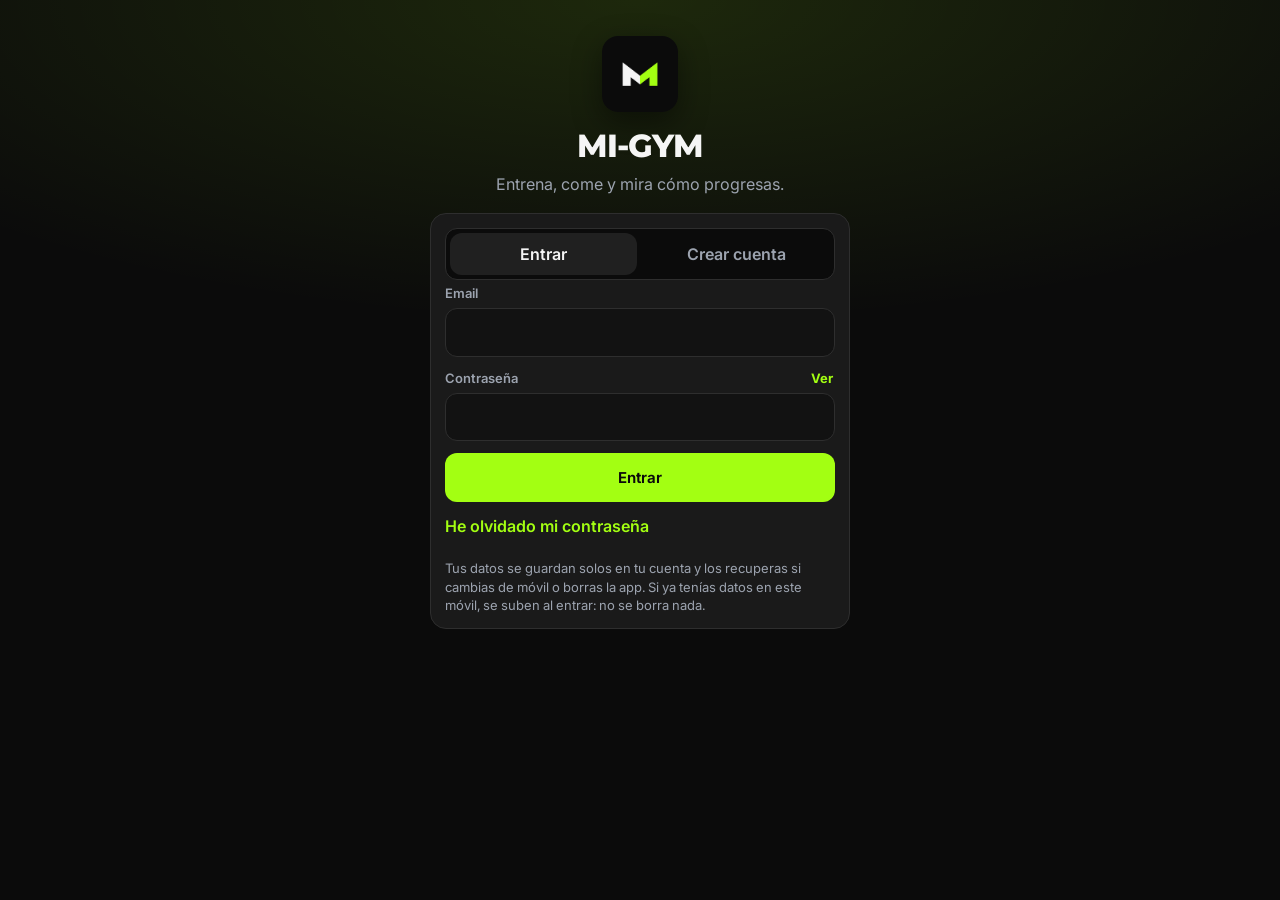
==== beta/index.html @ ac525b98 "Beta de MI-GYM: rediseño fase 5 (Inicio y dieta); la app de /mi-gym/ no cambia" ====
<!doctype html>
<html lang="es">
  <head>
    <meta charset="UTF-8" />
    <link rel="apple-touch-icon" sizes="180x180" href="https://ekaitzgs.github.io/mi-gym/apple-touch-icon.png?v=5" />
    <meta name="viewport" content="width=device-width, initial-scale=1, viewport-fit=cover" />
    <meta name="theme-color" content="#0b0b0b" />
    <meta name="apple-mobile-web-app-capable" content="yes" />
    <meta name="mobile-web-app-capable" content="yes" />
    <meta name="apple-mobile-web-app-status-bar-style" content="black-translucent" />
    <meta name="apple-mobile-web-app-title" content="MI-GYM" />
    <link rel="icon" type="image/png" href="./favicon.png?v=5" />
    <link rel="apple-touch-icon-precomposed" href="https://ekaitzgs.github.io/mi-gym/apple-touch-icon-precomposed.png?v=5" />
    <title>MI-GYM</title>
    <script>window.__t0 = performance.now()</script>
    <script type="module" crossorigin src="./assets/index--24U0RS7.js"></script>
    <link rel="modulepreload" crossorigin href="./assets/exercises-C1Oq8lSt.js">
    <link rel="stylesheet" crossorigin href="./assets/index-CfLTSzPF.css">
  <link rel="manifest" href="./manifest-v4.webmanifest"></head>
  <body>
    <div id="splash" aria-hidden="true">
      <svg class="sp-logo" viewBox="0 0 512 384" width="132" height="99">
        <path d="M48 344 V64 L256 224 V328 L144 242 V344 Z" fill="#F5F5F5"/>
        <path class="sp-r" d="M256 224 L464 64 V344 H368 V242 L256 328 Z" fill="#A3FF12"/>
      </svg>
      <div class="sp-name">MI-GYM</div>
      <div class="sp-sub">Entrena · Come · Progresa</div>
    </div>
    <style>
      #splash { position: fixed; inset: 0; z-index: 2000; background: #0b0b0b;
        display: flex; flex-direction: column; align-items: center; justify-content: center; gap: 14px;
        font-family: 'Montserrat', system-ui, -apple-system, 'Segoe UI', sans-serif; transition: opacity .4s ease, transform .4s ease; }
      #splash.out { opacity: 0; transform: scale(1.06); pointer-events: none; }
      .sp-name { color: #f5f5f5; font-size: 30px; font-weight: 800; letter-spacing: -0.03em; }
      .sp-sub { color: #9ca3af; font-size: 13px; font-weight: 600; letter-spacing: .08em; text-transform: uppercase; }
      @media (prefers-reduced-motion: no-preference) {
        .sp-logo { animation: spUp .45s ease both; }
        .sp-r { animation: spUp .45s .15s ease both; }
        .sp-name { animation: spUp .5s .35s ease both; }
        .sp-sub { animation: spUp .5s .5s ease both; }
        @keyframes spUp { from { transform: translateY(10px); opacity: 0; } }
      }
    </style>
    <div id="root"></div>
  </body>
</html>
---- beta/assets/index-CfLTSzPF.css ----
@font-face{font-family:Inter;font-weight:100 900;font-display:swap;src:url(./inter-latin-wght-normal-Dx4kXJAl.woff2) format("woff2")}@font-face{font-family:Montserrat;font-weight:100 900;font-display:swap;src:url(./montserrat-latin-wght-normal-l_AIctKy.woff2) format("woff2")}:root{--bg: #0b0b0b;--bg2: #121212;--surface: #1a1a1a;--surface-2: #202020;--border: #2e2e2e;--card: var(--surface);--card2: var(--surface-2);--track: var(--border);--line: var(--border);--text: #f5f5f5;--text2: #d1d5db;--muted: #9ca3af;--accent: #a3ff12;--accent2: #8fe600;--accent-ink: #0b0b0b;--accent-soft: rgba(163, 255, 18, .12);--ok: var(--accent);--info: #5aa9ff;--warn: #ffb547;--danger: #ff5d5d;--blue: var(--info);--amber: var(--warn);--pink: #ff6b9a;--gold: #ffcc4d;--hr: #ff5d6c;--fs-xs: 11px;--fs-sm: 13px;--fs-md: 15px;--fs-input: 16px;--fs-lg: 17px;--fs-xl: 20px;--fs-2xl: 26px;--fs-3xl: 32px;--sp-1: 4px;--sp-2: 8px;--sp-3: 12px;--sp-4: 16px;--sp-5: 24px;--sp-6: 32px;--r-sm: 8px;--r-md: 12px;--r-lg: 16px;--r-full: 999px;--r: var(--r-lg);--chart-grid: var(--border);--chart-axis: var(--muted);--chart-1: var(--accent);--chart-2: var(--info);--chart-3: var(--warn);--chart-4: var(--pink);--z1: #7b8494;--z2: #4ea8ff;--z3: var(--accent);--z4: var(--warn);--z5: var(--hr);--mm-empty: #3b4250;--tab: 62px;--font: "Inter", system-ui, -apple-system, "Segoe UI", sans-serif;--font-head: "Montserrat", "Inter", system-ui, sans-serif;--shadow: 0 10px 30px -12px rgba(0, 0, 0, .6)}*{box-sizing:border-box;-webkit-tap-highlight-color:transparent}html,body,#root{height:100%;margin:0}body{background:var(--bg);color:var(--text);font-family:var(--font);font-size:var(--fs-input);line-height:1.4;-webkit-font-smoothing:antialiased;overscroll-behavior:none;font-feature-settings:"tnum" 1}button{cursor:pointer;touch-action:manipulation;font:inherit;color:inherit}button:active{transform:scale(.98)}.ico{flex-shrink:0;display:block}.app{height:100%;display:flex;flex-direction:column;background:var(--bg)}.main{flex:1;overflow-y:auto;overflow-x:hidden;padding-top:env(safe-area-inset-top)}.page{padding:18px 18px 36px;max-width:640px;margin:0 auto;animation:fade .25s ease}@keyframes fade{0%{opacity:0;transform:translateY(4px)}}.title{font-size:var(--fs-3xl);font-weight:800;letter-spacing:-.03em;margin:2px 0 18px}.eyebrow{font-size:var(--fs-sm);font-weight:600;color:var(--muted);letter-spacing:.02em}.cap:first-letter{text-transform:uppercase}h2{margin:4px 0 12px;font-size:var(--fs-2xl);letter-spacing:-.02em}h3{margin:0;font-size:var(--fs-lg);letter-spacing:-.01em}h4{margin:22px 0 10px;font-size:var(--fs-sm);font-weight:700;text-transform:uppercase;letter-spacing:.08em;color:var(--muted)}.muted{color:var(--muted)}.small{font-size:var(--fs-sm)}.grow{flex:1;min-width:0}.head{display:flex;align-items:flex-start;justify-content:space-between;gap:12px}.sec-head{display:flex;align-items:baseline;justify-content:space-between;margin:24px 0 10px}.sec-head h4{margin:0}.sec-head.nm{margin:0 0 12px}.tabbar{display:flex;background:#0b0b0bd9;backdrop-filter:saturate(160%) blur(20px);-webkit-backdrop-filter:saturate(160%) blur(20px);border-top:1px solid var(--line);padding-bottom:env(safe-area-inset-bottom)}.tabbar button{flex:1;height:var(--tab);background:none;border:0;color:var(--muted);font-size:var(--fs-xs);font-weight:600;display:flex;flex-direction:column;align-items:center;justify-content:center;gap:4px;transition:color .2s}.tabbar button.on{color:var(--accent)}.card{background:var(--card);border:1px solid var(--line);border-radius:var(--r);padding:14px;margin-bottom:12px;display:block;width:100%;color:inherit;text-align:left}.list-card{padding:4px 14px}.row{display:flex;align-items:center;gap:12px;width:100%;background:var(--card);border:1px solid var(--line);border-radius:var(--r-md);padding:9px 12px;margin-bottom:8px;text-align:left}.row.nob{background:none;border:0;padding:4px 0;margin:0;border-radius:0}.row.li{padding:10px 0;border-bottom:1px solid var(--line)}.row.li:last-child{border-bottom:0}.li-t{font-weight:600;font-size:var(--fs-md)}.row.opt.on{border-color:var(--accent);background:var(--accent-soft)}.row.food{border-top:1px solid var(--line);margin-top:8px;padding-top:10px}.plus{color:var(--accent);display:grid;place-items:center;width:32px;height:32px;border-radius:var(--r-md);background:var(--accent-soft);flex-shrink:0}.thumb{border-radius:var(--r-md);object-fit:cover;background:#fff;flex-shrink:0}.thumb.empty{background:var(--card2);color:var(--muted);display:grid;place-items:center}.thumbs{display:flex;gap:6px;margin:8px 0;flex-wrap:wrap}.btn.primary{background:var(--accent);color:var(--accent-ink);border-color:transparent}.btn.danger{color:var(--danger);background:transparent;border-color:#ff5d5d4d}.btn:disabled{opacity:.4}.btns{display:flex;gap:8px}.actions{display:grid;grid-template-columns:1fr 1fr;gap:10px;margin-top:6px}.actions .btn{margin:0}.banner{width:100%;display:flex;align-items:center;gap:12px;background:var(--accent-soft);border:1px solid rgba(163,255,18,.4);color:var(--accent);border-radius:var(--r-lg);padding:14px;margin-bottom:14px;text-align:left}.pulse{width:10px;height:10px;border-radius:50%;background:var(--accent);box-shadow:0 0 #a3ff1299;animation:pulse 1.6s infinite}@keyframes pulse{70%{box-shadow:0 0 0 10px #a3ff1200}to{box-shadow:0 0 #a3ff1200}}.inp{width:100%;background:var(--bg2);color:var(--text);border:1px solid var(--line);border-radius:var(--r-md);padding:12px 13px;font:inherit;font-size:var(--fs-input);margin-bottom:8px;transition:border-color .2s,box-shadow .2s;-webkit-appearance:none;-moz-appearance:none;appearance:none}select.inp{background-image:url("data:image/svg+xml,%3Csvg xmlns='http://www.w3.org/2000/svg' width='12' height='12' viewBox='0 0 24 24' fill='none' stroke='%23858b98' stroke-width='3' stroke-linecap='round'%3E%3Cpath d='M6 9l6 6 6-6'/%3E%3C/svg%3E");background-repeat:no-repeat;background-position:right 12px center;padding-right:32px}.inp:focus{outline:none;border-color:var(--accent);box-shadow:0 0 0 3px var(--accent-soft)}.inp::placeholder{color:#5d6370}.inp.sm{width:74px;margin:0;padding:10px 6px;text-align:center;font-weight:600}.inp.mini-sel{width:auto;margin:0;padding:9px 30px 9px 12px;font-size:var(--fs-input)}.lbl{display:block;font-size:var(--fs-sm);font-weight:600;color:var(--muted);margin:10px 0 6px}textarea.inp{resize:vertical;margin-top:8px}.two{display:grid;grid-template-columns:1fr 1fr;gap:8px}.two .inp{margin:0}.qty{display:flex;gap:8px;align-items:center}.qty .inp{margin:0}.sum{margin:14px 0;padding:12px 14px;background:var(--accent-soft);border:1px solid rgba(163,255,18,.25);border-radius:var(--r-md)}.fields{display:flex;gap:10px;align-items:flex-end;flex-wrap:wrap;margin-top:10px}.fields label{font-size:var(--fs-sm);color:var(--muted);display:flex;flex-direction:column;gap:4px}.fields .inp.sm{width:96px}.fields .chk-l{flex-direction:row;align-items:center;gap:8px;color:var(--text);font-size:var(--fs-md);padding-bottom:10px}.chk-l input{width:20px;height:20px;accent-color:var(--accent)}.setrow{display:flex;align-items:center;gap:8px;margin:10px 0 0}.setrow.drop{padding-left:14px}.setn{width:26px;height:26px;border-radius:var(--r-sm);display:grid;place-items:center;background:var(--card2);color:var(--muted);font-weight:700;font-size:var(--fs-sm);flex-shrink:0}.setrow.drop .setn{background:none}.chk.on{background:var(--accent);color:var(--accent-ink);border-color:var(--accent)}.tip{display:flex;gap:6px;align-items:flex-start;color:var(--accent);font-size:var(--fs-sm);font-weight:500;margin-top:6px;background:var(--accent-soft);border-radius:var(--r-md);padding:7px 9px}.tip .ico{margin-top:2px}.pr{display:block;background:linear-gradient(135deg,#ffcc4d24,#ffcc4d0a);border:1px solid rgba(255,204,77,.4);border-radius:var(--r-md);padding:12px;margin-bottom:8px}.pr .ico{display:inline-block;vertical-align:-3px}.gold{color:var(--gold)}.chips{display:flex;gap:6px;overflow-x:auto;padding-bottom:10px;scrollbar-width:none}.chips::-webkit-scrollbar{display:none}.chips.wrap{flex-wrap:wrap;padding:6px 0 0}.chip.on{background:var(--text);color:var(--bg);border-color:var(--text)}.tags{display:flex;flex-wrap:wrap;gap:6px;margin:12px 0 8px}.tag{font-size:var(--fs-sm);font-weight:600;padding:5px 10px;border-radius:var(--r-full);background:var(--card2);color:var(--text2)}.tag.tag-main{background:var(--accent-soft);color:var(--accent)}.tag.eq{background:#5aa9ff1f;color:var(--blue)}.pill{display:inline-block;background:var(--card2);border-radius:var(--r-sm);padding:4px 9px;margin:4px 4px 0 0;font-size:var(--fs-sm);font-weight:600}.hist{padding:10px 0;border-bottom:1px solid var(--line)}.hist b{font-size:var(--fs-sm);color:var(--muted)}.exphoto{position:relative;aspect-ratio:3 / 2;border-radius:var(--r-lg);overflow:hidden;background:#fff}.exphoto img{position:absolute;top:0;right:0;bottom:0;left:0;width:100%;height:100%;object-fit:cover;opacity:0;transition:opacity .45s ease}.exphoto img.on{opacity:1}.exphoto.empty{background:var(--card2);color:var(--muted);display:grid;place-items:center}.frames{position:absolute;bottom:10px;left:50%;transform:translate(-50%);display:flex;gap:5px;background:#00000073;padding:5px 7px;border-radius:var(--r-full)}.frames span{width:6px;height:6px;border-radius:50%;background:#ffffff80;transition:all .3s}.frames span.on{width:16px;border-radius:var(--r-full);background:#fff}.hero{position:relative;border-radius:var(--r-lg);overflow:hidden;min-height:260px;margin-bottom:14px;background:var(--card2);box-shadow:var(--shadow);display:flex}.hero>img{position:absolute;top:0;right:0;bottom:0;left:0;width:100%;height:100%;object-fit:cover}.hero-shade,.daycover-shade{position:absolute;top:0;right:0;bottom:0;left:0;background:linear-gradient(180deg,#0b0b0b1a,#0b0b0b8c 45%,#0b0b0bf5)}.hero-txt{position:relative;margin-top:auto;padding:18px;width:100%}.hero-txt h2{font-size:var(--fs-2xl);font-weight:800;margin:8px 0 10px}.hero-thumbs{display:flex;align-items:center;gap:6px;color:var(--text2)}.hero-thumbs .thumb{border:2px solid rgba(255,255,255,.85)}.hero-thumbs .small{margin-left:4px}.rest{display:flex;gap:14px;align-items:flex-start}.rest p{margin:4px 0 0}.rest-ic{width:44px;height:44px;border-radius:var(--r-md);background:var(--accent-soft);color:var(--accent);display:grid;place-items:center;flex-shrink:0}.grid2{display:grid;grid-template-columns:1fr 1fr;gap:12px}.tile{display:flex;flex-direction:column;align-items:center;gap:10px;text-align:center;padding:16px 10px}.tile-num{font-size:var(--fs-xl);font-weight:800;letter-spacing:-.02em}.ring-p{color:var(--blue);font-size:var(--fs-lg)}.wdots{display:flex;justify-content:space-between}.wdot{display:flex;flex-direction:column;align-items:center;gap:6px}.wdot .c{width:34px;height:34px;border-radius:50%;background:var(--card2);display:grid;place-items:center;color:var(--accent-ink)}.wdot.done .c{background:var(--accent)}.wdot.today .c{box-shadow:0 0 0 2px var(--bg),0 0 0 4px var(--accent)}.wdot .l{font-size:var(--fs-sm);font-weight:700;color:var(--muted)}.wdot.today .l{color:var(--accent)}.delta{font-size:var(--fs-sm);font-weight:700;padding:4px 8px;border-radius:var(--r-sm)}.delta.up{color:var(--accent);background:var(--accent-soft)}.delta.down{color:var(--warn);background:#ffb5471f}.week{display:grid;grid-template-columns:repeat(7,1fr);gap:6px;margin-bottom:4px}.wday{display:flex;flex-direction:column;align-items:center;gap:6px;padding:10px 0;border-radius:var(--r-md);background:var(--card);border:1px solid var(--line)}.wday .wd{font-size:var(--fs-sm);font-weight:700;color:var(--muted)}.wday .dot{width:6px;height:6px;border-radius:50%;background:var(--track)}.wday.has .dot{background:var(--accent)}.wday.today{border-color:var(--accent);background:var(--accent-soft)}.wday.today .wd{color:var(--accent)}.daycard{border-radius:var(--r);overflow:hidden;background:var(--card);border:1px solid var(--line);margin-bottom:14px}.daycard.is-today{border-color:#a3ff1280}.daycover{position:relative;height:150px;background:#fff;display:flex}.daycover img{position:absolute;top:0;right:0;bottom:0;left:0;width:100%;height:100%;object-fit:cover}.daycover-txt{position:relative;margin-top:auto;padding:14px;color:var(--text2)}.daycover-txt h3{font-size:var(--fs-xl);font-weight:800;color:var(--text);margin:6px 0 2px}.empty-state{text-align:center;color:var(--muted);padding:28px 16px;border:1px dashed var(--line);border-radius:var(--r);display:flex;flex-direction:column;align-items:center;gap:6px}.summary{display:flex;align-items:center;gap:18px;padding:18px}.macros{display:flex;flex-direction:column;gap:12px}.macro-top{display:flex;justify-content:space-between;font-size:var(--fs-sm);margin-bottom:6px;color:var(--text2)}.macro-top b{font-size:var(--fs-md)}.macro-mini{display:flex;flex-wrap:wrap;white-space:nowrap;gap:4px 12px;font-size:var(--fs-sm);color:var(--muted)}.dotc{display:inline-block;width:8px;height:8px;border-radius:50%;margin-right:5px}.ring{position:relative;flex-shrink:0}.ring svg{display:block}.ring-in{position:absolute;top:0;right:0;bottom:0;left:0;display:flex;flex-direction:column;align-items:center;justify-content:center;text-align:center;color:var(--accent)}.ring-num{font-size:var(--fs-2xl);font-weight:800;color:var(--text);letter-spacing:-.02em}.ring-lbl{font-size:var(--fs-xs);color:var(--muted);max-width:80px;line-height:1.2}.meal-head b{font-size:var(--fs-input)}.kcal-chip{font-size:var(--fs-sm);font-weight:600;color:var(--text2);background:var(--card2);padding:4px 9px;border-radius:var(--r-sm)}.bar{height:8px;background:var(--track);border-radius:var(--r-full);overflow:hidden}.bar-fill{height:100%;border-radius:var(--r-full);transition:width .5s ease}.datenav{display:flex;align-items:center;justify-content:space-between;margin-bottom:14px}.datenav h2{margin:0;font-size:var(--fs-xl);font-weight:800}.datenav h2:first-letter{text-transform:uppercase}.chart-wrap{background:var(--bg2);border:1px solid var(--line);border-radius:var(--r-lg);padding:12px 10px 6px;margin-bottom:10px}.chart-head{display:flex;align-items:baseline;gap:8px;padding:0 4px 4px}.chart-head b{font-size:var(--fs-xl);letter-spacing:-.02em}.chart{width:100%;display:block}.ct{fill:var(--muted);font-size:var(--fs-xs);font-weight:600}.chart-empty{display:flex;align-items:center;gap:10px;color:var(--muted);font-size:var(--fs-md);padding:16px;border:1px dashed var(--line);border-radius:var(--r-md)}.chart-wrap.tc{padding:14px 12px 10px;background:radial-gradient(120% 80% at 100% 0%,color-mix(in srgb,var(--c) 9%,transparent),transparent 60%),var(--bg2)}.tc-head{display:flex;justify-content:space-between;align-items:flex-start;gap:10px;padding:0 4px 6px}.tc-title{font-size:var(--fs-sm);font-weight:700;color:var(--muted);text-transform:uppercase;letter-spacing:.06em;margin-bottom:2px}.tc-val{font-family:var(--font-head);font-size:var(--fs-3xl);font-weight:800;letter-spacing:-.03em;line-height:1.05;font-variant-numeric:tabular-nums}.tc-val span{font-family:var(--font);font-size:var(--fs-md);font-weight:600;color:var(--muted);letter-spacing:0}.tc-sub{font-size:var(--fs-sm);color:var(--muted);margin-top:3px}.tc-delta{display:flex;flex-direction:column;align-items:flex-end;text-align:right;padding-top:2px}.tc-delta .delta{font-variant-numeric:tabular-nums;white-space:nowrap}.tc-delta .tc-sub{white-space:nowrap}.delta.flat{color:var(--text2);background:var(--card2)}.tc-svg{touch-action:pan-y;user-select:none;-webkit-user-select:none;overflow:visible}.tc-grid{stroke:var(--line);stroke-dasharray:2 5}.tc-base{stroke:var(--line)}.tc-guide{stroke:var(--text2);stroke-opacity:.25;stroke-dasharray:3 3}.tc-line{stroke-dasharray:1;stroke-dashoffset:1;animation:tc-draw .9s cubic-bezier(.3,.7,.2,1) forwards;filter:drop-shadow(0 4px 8px color-mix(in srgb,var(--c) 35%,transparent))}.tc-area{opacity:0;animation:tc-fade .6s .35s ease forwards}.tc-dot{opacity:.55}.tc-halo{opacity:.25;transform-box:fill-box;transform-origin:center;animation:tc-pulse 2.2s ease-out infinite}@keyframes tc-draw{to{stroke-dashoffset:0}}@keyframes tc-fade{to{opacity:1}}@keyframes tc-pulse{0%{transform:scale(.6);opacity:.45}to{transform:scale(1.6);opacity:0}}.tc-ranges{display:flex;gap:4px;background:var(--card);border-radius:var(--r-md);padding:3px;margin:6px 4px 0}.tc-r{flex:1;border:0;background:transparent;color:var(--muted);font-size:var(--fs-sm);font-weight:700;padding:6px 0;border-radius:var(--r-sm)}.tc-r.on{background:var(--card2);color:var(--text)}.body-tiles{display:grid;grid-template-columns:1fr 1fr;gap:8px;margin:4px 0 10px}.body-tile{display:flex;flex-direction:column;justify-content:flex-start;align-items:stretch;text-align:left;background:var(--bg2);border:1.5px solid var(--line);border-radius:var(--r-md);padding:10px 12px;color:var(--text);transition:border-color .2s,background .2s}.body-tile.on{border-color:var(--c);background:color-mix(in srgb,var(--c) 8%,var(--bg2))}.body-tile .bt-l{display:flex;align-items:center;gap:6px;font-size:var(--fs-sm);font-weight:700;color:var(--muted)}.body-tile .bt-l i{width:8px;height:8px;border-radius:50%;background:var(--c)}.body-tile .bt-v{font-family:var(--font-head);font-size:var(--fs-2xl);font-weight:800;letter-spacing:-.03em;margin-top:2px;font-variant-numeric:tabular-nums}.body-tile .bt-v span{font-family:var(--font);font-size:var(--fs-sm);font-weight:600;color:var(--muted);letter-spacing:0}.body-tile .bt-d{font-size:var(--fs-sm);font-weight:700;margin-top:2px;white-space:nowrap}.body-tile .bt-d span{color:var(--muted);font-weight:600}.body-tile .bt-d.up{color:var(--accent)}.body-tile .bt-d.down{color:var(--warn)}.body-tile .bt-d.flat{color:var(--muted)}.body-read{display:flex;gap:8px;align-items:flex-start;font-size:var(--fs-sm);color:var(--text2);background:var(--bg2);border:1px solid var(--line);border-radius:var(--r-md);padding:10px 12px;margin-bottom:10px;line-height:1.4}.overlay{position:fixed;top:0;right:0;bottom:0;left:0;z-index:1000;background:#0009;backdrop-filter:blur(4px);-webkit-backdrop-filter:blur(4px);z-index:50;display:flex;align-items:flex-end;justify-content:center;animation:ofade .2s ease}@keyframes ofade{0%{opacity:0}}.sheet{background:var(--bg2);border:1px solid var(--line);border-bottom:0;border-radius:var(--r-lg) var(--r-lg) 0 0;width:100%;max-width:640px;max-height:calc(100% - env(safe-area-inset-top) - 24px);max-height:calc(100dvh - env(safe-area-inset-top) - 24px);display:flex;flex-direction:column;padding-bottom:env(safe-area-inset-bottom);animation:up .28s cubic-bezier(.2,.9,.3,1)}@keyframes up{0%{transform:translateY(40px);opacity:.6}}.grabber{width:38px;height:5px;border-radius:var(--r-full);background:var(--track);margin:8px auto 0}.sheet-head{display:flex;align-items:center;justify-content:space-between;gap:8px;padding:10px 18px 8px}.sheet-head h3{font-size:var(--fs-xl);font-weight:800}.sheet-body{overflow-y:auto;overflow-x:hidden;padding:4px 18px 22px;-webkit-overflow-scrolling:touch}.list{margin-top:4px}.scanner{position:relative;border-radius:var(--r-lg);overflow:hidden;background:#000;margin-bottom:8px;aspect-ratio:4 / 3}.scanner video{width:100%;height:100%;object-fit:cover}.scanner .muted{position:absolute;inset:auto 8px 8px 8px;background:#000000b3;padding:8px;border-radius:var(--r-sm);margin:0}.scan-line{position:absolute;left:10%;right:10%;top:50%;height:2px;background:var(--accent);box-shadow:0 0 12px var(--accent);pointer-events:none;animation:scan 1.8s ease-in-out infinite alternate}@keyframes scan{0%{top:30%}to{top:70%}}.toast{color:var(--accent);margin:8px 0 0;font-weight:600}.toast.warn{color:var(--warn)}.credits{margin-top:28px;text-align:center}.filebtn{cursor:pointer}.tool.danger{color:var(--danger);margin-left:auto}.save-plan{margin-top:12px;background:var(--card2)}.save-plan p{margin:4px 0 0}.free-btn{margin-top:0;margin-bottom:10px;border-color:#a3ff1266;color:var(--accent)}.rdot{width:10px;height:10px;border-radius:50%;flex-shrink:0}.rdot.green{background:var(--accent);box-shadow:0 0 8px #a3ff1280}.rdot.yellow{background:var(--amber);box-shadow:0 0 8px #ffb54780}.rdot.red{background:var(--danger);box-shadow:0 0 8px #ff5d5d80}.ratecard{display:flex;gap:14px;align-items:center;border-radius:var(--r-lg);padding:12px 14px;margin-bottom:12px;border:1px solid}.ratecard.green{background:#a3ff121a;border-color:#a3ff1266;color:var(--accent)}.ratecard.yellow{background:#ffb5471a;border-color:#ffb54766;color:var(--amber)}.ratecard.red{background:#ff5d5d1a;border-color:#ff5d5d66;color:var(--danger)}.ratecard b{font-size:var(--fs-lg)}.ratecard .small{color:var(--text2);margin-top:2px}.light{display:flex;flex-direction:column;gap:4px;background:#050505;padding:6px;border-radius:var(--r-md)}.light .l{width:14px;height:14px;border-radius:50%;opacity:.18}.light .l.red{background:var(--danger)}.light .l.yellow{background:var(--amber)}.light .l.green{background:var(--accent)}.ratecard.red .l.red,.ratecard.yellow .l.yellow,.ratecard.green .l.green{opacity:1;box-shadow:0 0 10px currentColor}.onboard{border-color:#a3ff1273;background:linear-gradient(135deg,#a3ff121f,#a3ff1205)}.onboard p{margin:4px 0 2px}.stepdot{flex:1;height:4px;border-radius:var(--r-full);background:var(--track)}.stepdot.done{background:#a3ff1280}.stepdot.on{background:var(--accent)}.setup-day{border:1px solid var(--line);border-radius:var(--r-md);margin-bottom:8px;background:var(--card)}.setup-day.on{border-color:#a3ff1266}.setup-day-head{display:flex;align-items:center;gap:12px;width:100%;background:none;border:0;padding:12px;text-align:left}.setup-day-body{padding:0 12px 4px}.setup-day-body .chips{padding-top:0}.chip.sm{padding:6px 11px;font-size:var(--fs-sm)}.tick{width:26px;height:26px;border-radius:var(--r-sm);border:2px solid var(--line);display:grid;place-items:center;flex-shrink:0;font-size:var(--fs-sm);font-weight:800;color:var(--accent-ink)}.tick.on{background:var(--accent);border-color:var(--accent)}.wizard-nav{display:grid;grid-template-columns:1fr 2fr;gap:10px;position:sticky;bottom:-22px;background:var(--bg2);padding:12px 0 8px;margin-top:8px;border-top:1px solid var(--line);box-shadow:0 -14px 18px -6px var(--bg2);z-index:2}.link.small-left{font-size:var(--fs-md);padding:0 0 8px}.sum-row{display:flex;justify-content:space-between;align-items:baseline;padding:10px 0;border-bottom:1px solid var(--line)}.quick-actions{display:grid;grid-template-columns:repeat(3,1fr);gap:10px;margin-bottom:14px}.qa{display:flex;flex-direction:column;align-items:center;justify-content:center;gap:8px;min-height:88px;padding:12px 4px;border-radius:var(--r-lg);border:1px solid var(--line);background:var(--card2);font-weight:700;font-size:var(--fs-sm);line-height:1.2;text-align:center}.qa.primary{background:var(--accent);color:var(--accent-ink);border-color:transparent}.qty-btn{margin-top:0;min-height:46px}.btn{display:inline-flex;align-items:center;justify-content:center;gap:8px;background:var(--card2);border:1px solid var(--line);border-radius:var(--r-md);padding:13px 16px;font-weight:650;text-align:center;margin-top:8px;transition:background .2s,opacity .2s;min-height:48px}.btn.sm-btn{margin:0;padding:10px 16px;border-radius:var(--r-md);min-height:42px}.tool{display:inline-flex;align-items:center;gap:5px;font-size:var(--fs-sm);font-weight:600;border-radius:var(--r-md);background:var(--card2);border:1px solid var(--line);color:var(--text2);min-height:38px;padding:8px 12px}.icon-btn{background:var(--card2);border:1px solid var(--line);border-radius:var(--r-md);min-width:40px;height:40px;display:grid;place-items:center;flex-shrink:0;min-width:44px;height:44px}.icon-btn.ghost{background:var(--card2);border-color:transparent;border-radius:var(--r-full);min-width:34px;height:34px;min-width:36px;height:36px}.link{background:none;border:0;color:var(--accent);font-weight:600;padding:8px 0;display:inline-flex;align-items:center;gap:4px;min-height:40px}.link.small{font-size:var(--fs-sm);font-weight:500;color:var(--muted);padding:4px 0 6px 34px;min-height:36px;display:flex;align-items:center}.chip{background:var(--card2);border:1px solid var(--line);border-radius:var(--r-full);padding:8px 14px;white-space:nowrap;font-size:var(--fs-md);font-weight:600;min-height:38px}.chk{margin-left:auto;width:46px;height:42px;border-radius:var(--r-md);border:1px solid var(--line);background:var(--card2);color:var(--muted);display:grid;place-items:center;transition:all .2s;height:44px}.btn.full+.btn.full,.btn.full+label.btn.full,label.btn.full+.btn.full{margin-top:10px}.btn.full{width:100%;display:flex}.setrow .inp.sm{flex:1 1 0;min-width:52px;max-width:84px;width:auto}.setrow .chk,.setrow .icon-btn,.setrow .setn{flex-shrink:0}.setrow .x{color:var(--muted);font-size:var(--fs-sm);white-space:nowrap;flex-shrink:0}@media (max-width: 350px){.page{padding-left:14px;padding-right:14px}.setrow{gap:6px}.setrow .x{font-size:var(--fs-sm)}.title{font-size:var(--fs-2xl)}}.feels{display:grid;grid-template-columns:repeat(5,1fr);gap:6px}.feel{display:flex;flex-direction:column;align-items:center;gap:4px;padding:10px 2px;min-height:70px;border-radius:var(--r-md);background:var(--card2);border:1px solid var(--line);font-size:var(--fs-xs);font-weight:600;color:var(--text2);text-align:center}.feel .fe{font-size:var(--fs-2xl);line-height:1}.feel.on{border-color:var(--accent);background:var(--accent-soft);color:var(--accent)}.seg{display:grid;grid-template-columns:1fr 1fr;gap:6px;background:var(--bg);padding:4px;border-radius:var(--r-md);border:1px solid var(--line);margin-bottom:8px}.seg button{min-height:42px;border:0;border-radius:var(--r-md);background:none;font-weight:600;color:var(--muted)}.seg button.on{background:var(--card2);color:var(--text)}.seg button.on.warn{color:var(--amber)}.advice{border-radius:var(--r-md);padding:12px 14px;margin-bottom:10px;font-size:var(--fs-md);line-height:1.45;border:1px solid}.advice.sm{font-size:var(--fs-sm);padding:8px 10px;margin:6px 0 0}.advice.green{background:#a3ff121a;border-color:#a3ff1259;color:var(--text)}.advice.yellow{background:#ffb5471a;border-color:#ffb54766;color:var(--text)}.advice.red{background:#ff5d5d1a;border-color:#ff5d5d73;color:var(--text)}.tips-list{margin:0 0 8px;padding-left:20px;color:var(--text2);font-size:var(--fs-md)}.tips-list li{margin-bottom:6px}.coach-btn{margin-top:0;border-color:#a3ff1266;color:var(--accent)}.daypill{display:inline-block;font-size:var(--fs-xs);font-weight:700;text-transform:uppercase;letter-spacing:.08em;padding:5px 9px;border-radius:var(--r-full);background:var(--accent);color:var(--accent-ink);white-space:nowrap}.review{border-color:#5aa9ff59}.ico.inl{display:inline-block;vertical-align:-2px;margin-right:4px;color:var(--blue)}.prop{border-top:1px solid var(--line);padding-top:12px;margin-top:12px}.prop-head{display:flex;gap:6px;align-items:center;margin-bottom:8px}.prop p{margin:8px 0 0}.swap-row{display:flex;align-items:center;gap:8px;color:var(--muted)}.swap-ex{flex:1;display:flex;align-items:center;gap:8px;min-width:0;color:var(--text);font-size:var(--fs-md);font-weight:600}.swap-ex span{min-width:0}.rir-row{display:flex;flex-direction:column;gap:6px;margin-bottom:10px}.rir-name{font-size:var(--fs-md);font-weight:600}.seg.seg3{grid-template-columns:repeat(3,1fr);margin:0}.seg.seg3 button{min-height:40px;font-size:var(--fs-md)}.tip.hold{color:var(--amber);background:#ffb5471a}body.modal-open .tabbar{visibility:hidden;pointer-events:none}.two.labeled label{display:flex;flex-direction:column;gap:4px;font-size:var(--fs-sm);color:var(--muted);font-weight:600}.two.labeled{row-gap:10px}.quick-actions.two-col{grid-template-columns:1fr 1fr}.btn,.tile2-t,.chip,.tool,.seg button,.qa span,.tab-label{white-space:nowrap}.btns .btn,.wizard-nav .btn,.actions .btn{margin-top:0;min-height:48px}.btns,.actions{align-items:stretch;margin-top:10px}.btns .btn{flex:1;overflow:hidden;text-overflow:ellipsis}.wizard-nav .btn{margin-top:0;overflow:hidden;text-overflow:ellipsis}.dayfoot{display:flex;align-items:center;padding:12px 14px;gap:8px}.dayfoot .mini-sel,.dayfoot .icon-btn,.dayfoot .sm-btn{height:46px;min-height:46px;margin:0}.dayfoot .icon-btn{min-width:46px;border-radius:var(--r-md)}.dayfoot .sm-btn{padding:0 18px;border-radius:var(--r-md)}.dayfoot .mini-sel{flex:1;min-width:0;padding-top:0;padding-bottom:0}.daycover.empty{height:120px;background:var(--surface)}.daycover.empty .daycover-shade{background:linear-gradient(180deg,transparent 30%,rgba(11,11,11,.85))}.cover-empty{background:var(--surface);position:absolute;top:0;right:0;bottom:0;left:0;display:grid;place-items:center end;padding-right:24px;color:#a3ff122e;background:none}.tiles{display:grid;grid-template-columns:repeat(2,1fr);gap:10px}.tile2{display:flex;flex-direction:column;align-items:flex-start;gap:2px;min-height:96px;padding:14px;border-radius:var(--r-lg);text-align:left;background:var(--card);border:1px solid var(--line);overflow:hidden}.tile2-ic{width:34px;height:34px;border-radius:var(--r-md);display:grid;place-items:center;background:var(--card2);color:var(--text2);margin-bottom:8px}.tile2.accent .tile2-ic{background:var(--accent-soft);color:var(--accent)}.tile2-t{font-weight:700;font-size:var(--fs-md);max-width:100%;overflow:hidden;text-overflow:ellipsis}.tile2-s{font-size:var(--fs-sm);color:var(--muted);max-width:100%;overflow:hidden;text-overflow:ellipsis;white-space:nowrap}.btns .btn,.wizard-nav .btn{padding:12px 10px;gap:6px}.wizard-nav.even{grid-template-columns:1fr 1fr}@media (max-width: 360px){.tile2{padding:12px;min-height:90px}.tile2-t,.btns .btn,.wizard-nav .btn{font-size:var(--fs-md)}.btns .btn .ico,.wizard-nav .btn .ico{width:15px;height:15px}}.brand{display:flex;flex-direction:column;align-items:center;gap:4px;margin-top:30px}.brand img{border-radius:var(--r-md)}@media (prefers-reduced-motion: no-preference){.page>*{animation:rise .42s cubic-bezier(.2,.8,.2,1) both}.page>*:nth-child(2){animation-delay:.04s}.page>*:nth-child(3){animation-delay:.08s}.page>*:nth-child(4){animation-delay:.12s}.page>*:nth-child(5){animation-delay:.16s}.page>*:nth-child(6){animation-delay:.2s}.page>*:nth-child(7){animation-delay:.24s}.page>*:nth-child(n+8){animation-delay:.28s}.tiles>.tile2{animation:rise .4s cubic-bezier(.2,.8,.2,1) both}.tiles>.tile2:nth-child(2){animation-delay:.05s}.tiles>.tile2:nth-child(3){animation-delay:.1s}.tiles>.tile2:nth-child(4){animation-delay:.15s}.tiles>.tile2:nth-child(5){animation-delay:.2s}.tiles>.tile2:nth-child(6){animation-delay:.25s}@keyframes rise{0%{opacity:0;transform:translateY(10px)}}.ring-prog{animation:ringIn .9s cubic-bezier(.65,0,.35,1) both}@keyframes ringIn{0%{stroke-dashoffset:var(--c)}}.bar-fill{animation:barIn .8s cubic-bezier(.65,0,.35,1) both}@keyframes barIn{0%{width:0}}.chk.on{animation:pop .32s cubic-bezier(.2,1.6,.4,1)}@keyframes pop{40%{transform:scale(1.18)}}.tabbar button.on .ico{animation:tabPop .4s cubic-bezier(.2,1.6,.4,1)}@keyframes tabPop{40%{transform:translateY(-3px) scale(1.12)}}.pr{animation:prIn .6s cubic-bezier(.2,1.4,.4,1) both}.pr .gold{animation:shine 1.6s ease-in-out .4s infinite}@keyframes prIn{0%{opacity:0;transform:scale(.9) translateY(8px)}}@keyframes shine{0%,to{transform:rotate(0)}20%{transform:rotate(-12deg) scale(1.15)}40%{transform:rotate(10deg)}}.advice,.toast,.ratecard{animation:rise .35s ease both}.ratecard .l{transition:opacity .4s ease .15s}.sheet-body>*{animation:rise .35s cubic-bezier(.2,.8,.2,1) both}.sheet-body>*:nth-child(2){animation-delay:.03s}.sheet-body>*:nth-child(3){animation-delay:.06s}.sheet-body>*:nth-child(n+4){animation-delay:.09s}.hero>img{animation:heroZoom 8s ease-out both}@keyframes heroZoom{0%{transform:scale(1.08)}}}.notice{position:fixed;left:16px;right:16px;bottom:calc(var(--tab) + env(safe-area-inset-bottom) + 12px);z-index:900;background:var(--card2);border:1px solid rgba(163,255,18,.4);color:var(--text);border-radius:var(--r-md);padding:12px 14px;font-size:var(--fs-md);box-shadow:var(--shadow);animation:rise .3s ease both}.polar-card .inl{display:inline-block;vertical-align:-3px;color:var(--accent)}.polar-ex{display:flex;align-items:center;gap:10px;padding:8px 0;border-top:1px solid var(--line)}.polar-ex:first-of-type{border-top:0}.polar-stats{display:flex;flex-direction:column;align-items:flex-end;font-size:var(--fs-sm);color:var(--muted)}.polar-stats b{color:var(--text);font-size:var(--fs-md)}.uni-tg{display:flex;align-items:center;gap:8px;width:100%;min-height:40px;margin-top:10px;padding:8px 12px;border-radius:var(--r-md);border:1px dashed var(--line);background:transparent;color:var(--muted);font-size:var(--fs-sm);font-weight:600;text-align:left}.uni-tg .uni-dot{width:30px;height:18px;border-radius:var(--r-full);background:var(--card2);border:1px solid var(--line);position:relative;flex-shrink:0;transition:background .2s}.uni-tg .uni-dot:after{content:"";position:absolute;top:2px;left:2px;width:12px;height:12px;border-radius:50%;background:var(--muted);transition:transform .2s,background .2s}.uni-tg.on{border-style:solid;border-color:var(--accent);color:var(--text)}.uni-tg.on .uni-dot{background:var(--accent-soft);border-color:var(--accent)}.uni-tg.on .uni-dot:after{transform:translate(12px);background:var(--accent)}.setrow.uni-head{margin-top:8px}.setrow.uni-head .setn{background:none}.setrow .uh{flex:1 1 0;min-width:52px;max-width:84px;text-align:center;font-size:var(--fs-xs);font-weight:700;letter-spacing:.04em;text-transform:uppercase;color:var(--muted)}.setrow .chk-sp{width:46px;flex-shrink:0;margin-left:auto}.hero.done img{filter:grayscale(.6) brightness(.7)}.daypill.ok{display:inline-flex;align-items:center;gap:5px}.hero-sum{margin:6px 0 2px;font-weight:700;font-size:var(--fs-input);color:#fff}.hero-note{color:#ffffffbf;margin:0}.hero-again{display:inline-flex!important;width:auto;margin:4px 0 0;padding:0!important;justify-content:flex-start;color:#ffffffd9;text-decoration:underline;text-underline-offset:3px}button.polar-ex{width:100%;background:none;border:0;border-top:1px solid var(--line);color:inherit;text-align:left;font:inherit;padding:10px 0}button.polar-ex:first-of-type{border-top:0}.polar-sum{display:grid;grid-template-columns:repeat(auto-fit,minmax(68px,1fr));gap:8px;margin-bottom:4px}.polar-sum div{background:var(--card2);border:1px solid var(--line);border-radius:var(--r-md);padding:10px 6px;text-align:center}.polar-sum b{display:block;font-size:var(--fs-xl)}.polar-sum span{font-size:var(--fs-xs);color:var(--muted)}.hr-chart{width:100%;height:auto;color:var(--text);display:block}.hr-chart .ax{font-size:var(--fs-xs);fill:var(--muted)}.zone-row{display:grid;grid-template-columns:146px 1fr 58px;align-items:center;gap:8px;margin:8px 0;font-size:var(--fs-sm)}.zone-n{display:flex;align-items:center;gap:6px;white-space:nowrap}.zone-n i{width:9px;height:9px;border-radius:50%;flex-shrink:0}.zone-n em{font-style:normal;color:var(--muted);font-size:var(--fs-xs)}.zone-bar{height:8px;background:var(--card2);border-radius:var(--r-full);overflow:hidden}.zone-bar span{display:block;height:100%;border-radius:var(--r-full);min-width:2px}.zone-t{text-align:right;color:var(--muted);font-variant-numeric:tabular-nums}.chk-l.uni-l{display:flex;flex-direction:row;align-items:center;gap:10px;margin-top:12px;font-size:var(--fs-md);color:var(--text)}.page.has-savebar{padding-bottom:170px}.savebar{position:fixed;left:50%;transform:translate(-50%);bottom:calc(var(--tab) + env(safe-area-inset-bottom) + 10px);width:min(560px,calc(100% - 28px));display:flex;align-items:center;justify-content:space-between;gap:12px;padding:10px 10px 10px 16px;border-radius:var(--r-lg);background:#1a1a1aeb;backdrop-filter:blur(14px);-webkit-backdrop-filter:blur(14px);border:1px solid var(--accent);box-shadow:0 12px 30px -12px #000000b3;z-index:40;animation:savebar-in .25s ease-out}.savebar .btn{min-height:44px;padding:0 18px}@keyframes savebar-in{0%{opacity:0;transform:translate(-50%,12px)}}body.modal-open .savebar{display:none}.steps{display:flex;gap:5px;margin:4px 0 8px}.steps-top{display:flex;justify-content:space-between;align-items:baseline;font-size:var(--fs-md);margin-bottom:6px}.steps-bar{display:block;height:8px;border-radius:var(--r-full);background:var(--card2);overflow:hidden}.steps-bar span{display:block;height:100%;border-radius:var(--r-full);background:linear-gradient(90deg,var(--blue),var(--accent));transition:width .6s ease}.steps-bar span.ok{background:var(--accent)}.prot-tip{border-color:#4ea8ff59}.prot-tip .li{padding:8px 0}.prot-tip .sm-btn{min-height:38px;padding:0 14px}.msets{display:grid;gap:8px;margin-top:8px}.mset{display:grid;grid-template-columns:78px 1fr 26px;align-items:center;gap:10px;font-size:var(--fs-sm)}.mset-bar{position:relative;height:10px;border-radius:var(--r-full);background:var(--card2);overflow:hidden}.mset-band{position:absolute;top:0;bottom:0;background:#a3ff121f}.mset-fill{position:absolute;left:0;top:0;bottom:0;border-radius:var(--r-full);transition:width .6s ease}.mset-fill.low{background:var(--amber)}.mset-fill.ok{background:var(--accent)}.mset-fill.high{background:var(--danger)}.mset-v{text-align:right;font-weight:700;font-variant-numeric:tabular-nums}.body-row{display:flex;align-items:center;gap:10px;margin:6px 0 4px}.body-num{font-size:var(--fs-2xl);font-weight:800;letter-spacing:-.02em}.body-num span{font-size:var(--fs-md);font-weight:500;color:var(--muted);letter-spacing:0}.body-card .btns{margin-top:10px}.ph-compare{display:grid;grid-template-columns:1fr 1fr;gap:8px}.ph-grid{display:grid;grid-template-columns:repeat(3,1fr);gap:6px}.ph-compare figure,.ph-grid figure{margin:0;text-align:center}.ph-compare figcaption,.ph-grid figcaption{font-size:var(--fs-sm);color:var(--muted);margin-top:4px}.ph-img{width:100%;aspect-ratio:3 / 4;object-fit:cover;border-radius:var(--r-md);background:var(--card2);display:block}.ph-full{position:fixed;top:0;right:0;bottom:0;left:0;z-index:3000;background:#000000eb;display:flex;flex-direction:column;align-items:center;justify-content:center;padding:20px}.ph-big{max-width:100%;max-height:78vh;border-radius:var(--r-md)}.ph-full-bar{display:flex;gap:10px;align-items:center;margin-top:14px;color:#fff}.ph-full-bar .btn{min-height:42px;padding:0 16px}.meal-quick{margin-top:10px}.meal-quick .chip{font-size:var(--fs-sm)}.fav-save{padding-left:0;color:var(--muted);margin-top:4px}.steps .steps-top{display:flex;justify-content:space-between;align-items:baseline;gap:10px}.push-opt{display:flex;align-items:center;justify-content:space-between;gap:10px;padding:10px 0;border-top:1px solid var(--line)}.push-opt:first-child{border-top:0;padding-top:0}.push-opt .chk-l{display:flex;align-items:flex-start;gap:10px;font-size:var(--fs-md);color:var(--text)}.push-opt .chk-l input{margin-top:2px;flex-shrink:0}.push-opt .inp.time{width:104px;margin:0;padding:8px 10px;flex-shrink:0;text-align:center}.push-next{background:var(--card2);border-radius:var(--r-md);padding:10px 12px;margin:8px 0 4px;display:grid;gap:4px}.month-link{display:inline-flex!important;gap:6px;margin:-4px 0 6px;padding-left:2px;color:var(--accent)}.month-nav{display:flex;align-items:center;justify-content:space-between;margin-bottom:10px;text-transform:capitalize}.polar-sum+.polar-sum{margin-top:8px}.dp-btn{margin-bottom:14px}.dp-meal{border-top:1px solid var(--line);padding:10px 0}.dp-head{display:flex;justify-content:space-between;margin-bottom:4px}.dp-item{padding:2px 0}.rank-card{display:flex;gap:14px;align-items:center;width:100%;text-align:left;color:inherit;font:inherit;cursor:pointer;background:radial-gradient(120% 120% at 20% 0%,rgba(127,178,255,.12),transparent 60%),var(--card)}.mannequin{width:50%;height:auto;display:block}.rank-side{display:flex;flex-direction:column;gap:6px;min-width:0}.rank-mini{display:flex;flex-wrap:wrap;gap:4px 10px}.rank-mini span{display:inline-flex;align-items:center;gap:4px;color:var(--muted)}.rank-mini i{width:8px;height:8px;border-radius:var(--r-full);transform:rotate(45deg)}.rank-badge{display:inline-flex;align-items:center;gap:7px;align-self:flex-start;padding:5px 12px 5px 10px;border-radius:var(--r-full);font-weight:800;letter-spacing:.02em;color:var(--rc);background:color-mix(in srgb,var(--rc) 14%,transparent);border:1px solid color-mix(in srgb,var(--rc) 55%,transparent);box-shadow:0 0 14px -4px var(--rc);font-size:var(--fs-md)}.rank-badge i{width:10px;height:10px;transform:rotate(45deg);border-radius:var(--r-full);background:var(--rc);box-shadow:0 0 8px var(--rc)}.rank-badge.sm{font-size:var(--fs-sm);padding:3px 9px 3px 8px}.rank-badge.sm i{width:7px;height:7px}.rank-badge.none{--rc: #6b7280;color:var(--muted);box-shadow:none;font-weight:600}.char-overall{display:flex;align-items:center;justify-content:center;gap:10px;margin:10px 0 4px;font-weight:700}.rk-row{padding:10px 0;border-top:1px solid var(--line)}.rk-top{display:flex;justify-content:space-between;align-items:center;margin-bottom:6px}.rk-bar{height:6px;border-radius:var(--r-full);background:var(--card2);overflow:hidden;margin-bottom:6px}.rk-bar span{display:block;height:100%;border-radius:var(--r-full);box-shadow:0 0 10px currentColor}.mq-base{fill:#0d1015;stroke:#ffffff8c;stroke-width:1.6}.mq-head{fill:#07080b;stroke:#fff9;stroke-width:1.4}.mq-seam{stroke:#0b0d11;stroke-width:1.3;stroke-linejoin:round}.mq-seam:not(.lit){opacity:.55}.mq-seam.lit{filter:drop-shadow(0 0 2.5px var(--rc))}.char-wrap .mannequin{width:50%}.char-wrap.big .mannequin{width:42%;max-width:170px;width:46%;max-width:190px}.mq{position:relative;width:100%;aspect-ratio:1000 / 914}.mq-layer,.mq-img,.mq-fill{position:absolute;top:0;right:0;bottom:0;left:0;width:100%;height:100%}.mq-fill{-webkit-mask-size:100% 100%;mask-size:100% 100%;-webkit-mask-repeat:no-repeat;mask-repeat:no-repeat}.mq-layer.lit{filter:drop-shadow(0 0 3px var(--rc))}.mq-img{pointer-events:none;-webkit-user-select:none;user-select:none}.char-wrap{display:flex;gap:4px;flex-shrink:0;width:46%;width:52%;display:block}.char-wrap.big{justify-content:center;gap:18px;background:radial-gradient(60% 70% at 50% 45%,rgba(127,178,255,.1),transparent 70%);border-radius:var(--r-lg);width:100%;display:block;padding:4px 0}.ai-shot{width:100%;max-height:240px;object-fit:cover;border-radius:var(--r-md);margin-bottom:10px;display:block}.ai-item{border-top:1px solid var(--line);padding:10px 0}.ai-item.off{opacity:.45}.ai-item .chk-l{display:flex;align-items:center;gap:10px}.ai-item .ai-name{margin:0;flex:1}.ai-row{display:flex;align-items:center;gap:8px;margin-top:8px;padding-left:30px}.ai-row .inp.sm{width:76px;margin:0;text-align:center}.ai-k{margin-left:auto;font-size:var(--fs-sm);white-space:nowrap}.pkg-box{background:var(--card2);border:1px solid var(--line);border-radius:var(--r-md);padding:10px 12px;margin:8px 0 4px}.pkg-top{display:flex;justify-content:space-between;align-items:center;gap:8px;margin-bottom:8px}.pkg-in{display:inline-flex;align-items:center;gap:6px}.pkg-in .inp{width:70px;margin:0;padding:6px 8px;text-align:center}.pkg-box .chips{margin:0}.title,h2,h3,.body-num,.ring-num{font-family:var(--font-head)}.restbar{position:fixed;left:16px;right:16px;bottom:calc(var(--tab) + env(safe-area-inset-bottom) + 12px);z-index:890;display:flex;align-items:center;gap:8px;background:var(--card2);border:1px solid var(--line);border-radius:var(--r-md);padding:8px 8px 8px 14px;box-shadow:var(--shadow)}.rest-t{font-family:var(--font-head);font-weight:800;font-size:var(--fs-xl);min-width:58px}.restbar button{background:var(--track);border:0;border-radius:var(--r-md);min-height:40px;min-width:40px;padding:0 10px;font-size:var(--fs-sm);font-weight:600;display:grid;place-items:center}.restbar.go{background:var(--accent);color:var(--accent-ink);border-color:var(--accent);justify-content:space-between}.restbar.go .rest-t{font-size:var(--fs-lg)}.restbar.go button{background:#0000001f}.inp.note{width:100%;margin-top:10px;font-size:var(--fs-input)}.cmp{border-top:1px solid var(--line);padding:8px 0}.cmp-h{display:flex;justify-content:space-between;gap:10px;align-items:baseline}.cmp-h .up{color:var(--accent);font-weight:700}.cmp-h .down{color:var(--amber);font-weight:700}.sum-stats{display:flex;gap:8px;margin:0 0 12px}.sum-stats>div{flex:1;background:var(--card2);border-radius:var(--r-md);padding:10px;text-align:center}.sum-stats b{display:block;font-family:var(--font-head);font-size:var(--fs-xl);color:var(--accent)}.sum-stats span{font-size:var(--fs-sm);color:var(--muted)}.tag.fav{cursor:pointer;border:1px solid var(--line);background:transparent;color:var(--text2);font:inherit;font-size:var(--fs-sm)}.tag.fav.on{border-color:var(--accent);color:var(--accent)}.tech{background:var(--card2);border-radius:var(--r-md);padding:10px 12px;color:var(--text2);line-height:1.45}.tech b{color:var(--text)}.track-row{display:flex;align-items:center;gap:8px;margin:6px 0}.track-row select{width:auto;flex:1;margin:0}.sleep-last{margin:2px 0 10px}.sleep-bars{position:relative;display:flex;gap:8px;align-items:flex-end;height:110px;margin:0 0 10px}.sleep-col{flex:1;display:flex;flex-direction:column;align-items:center;justify-content:flex-end;height:100%;gap:4px}.sleep-bar{width:100%;max-width:28px;border-radius:var(--r-sm) var(--r-sm) var(--r-sm) var(--r-sm);background:var(--accent)}.sleep-bar.low{background:var(--amber)}.sleep-day{font-size:var(--fs-xs);color:var(--muted)}.sleep-stats{display:flex;gap:8px;margin:0 0 10px}.sleep-stats>div{flex:1;background:var(--card2);border-radius:var(--r-md);padding:8px;text-align:center}.sleep-stats b{display:block;font-family:var(--font-head);font-size:var(--fs-lg)}.sleep-stats span{font-size:var(--fs-xs);color:var(--muted)}.sleep-line{display:flex;align-items:center;gap:12px;width:100%;text-align:left}.welcome-steps{margin:4px 0 12px;padding-left:20px;color:var(--text2);line-height:1.6}.chat-idea{text-align:left;white-space:normal}.bubble.coach{align-self:flex-start;background:var(--card2);border-bottom-left-radius:4px}.bubble.err{color:var(--amber)}.chat-in .inp{margin:0;flex:1}.sleep-fix{background:var(--card2);border-radius:var(--r-md);padding:8px 10px;margin-top:6px}.sleep-fix .btns{flex-wrap:wrap}.cat-chips{gap:6px;padding:4px 0 6px}.cat-chips .chip{padding:7px 12px;font-size:var(--fs-sm)}.energy .en-grid{display:grid;grid-template-columns:repeat(3,1fr);gap:8px;margin:6px 0 8px}.energy .en-grid div{background:var(--bg2);border:1px solid var(--line);border-radius:var(--r-md);padding:10px 8px;text-align:center;min-width:0}.energy .en-grid span{display:block;font-size:var(--fs-sm);color:var(--muted);font-weight:600}.energy .en-grid b{display:block;font-family:var(--font-head);font-size:var(--fs-xl);font-weight:800;letter-spacing:-.02em;margin-top:2px;font-variant-numeric:tabular-nums}.energy .en-grid .good{border-color:color-mix(in srgb,var(--accent) 45%,var(--line))}.energy .en-grid .good b,.energy .en-grid .good span{color:var(--accent)}.energy .en-grid .bad{border-color:color-mix(in srgb,var(--warn) 45%,var(--line))}.energy .en-grid .bad b,.energy .en-grid .bad span{color:var(--warn)}.energy .en-note{margin:0 0 8px;line-height:1.4}.energy .en-tip .ico{color:var(--accent);margin-top:1px}.energy .en-tip b{color:var(--text)}.energy .en-week{margin:8px 0 0;color:var(--text2)}.energy .chk-l.uni-l{margin-top:10px;font-size:var(--fs-sm);align-items:flex-start}.dp-target{background:var(--bg2);border:1px solid var(--line);border-radius:var(--r-md);padding:10px 12px;font-size:var(--fs-sm);color:var(--text2);line-height:1.45;margin:10px 0}.dp-target b{color:var(--text)}.dp-ai{display:flex;gap:8px;margin:4px 0 10px}.dp-tag{display:inline-flex;align-items:center;gap:5px;font-size:var(--fs-sm);font-weight:700;color:var(--accent);margin-bottom:4px}.energy .en-tip{display:flex;gap:8px;align-items:flex-start;font-size:var(--fs-sm);background:var(--bg2);border:1px solid var(--line);border-radius:var(--r-md);padding:9px 11px;color:var(--text2);line-height:1.4;align-items:center}.energy .en-use{min-height:34px;padding:6px 12px;font-size:var(--fs-sm);flex-shrink:0}.energy .en-week .link{display:inline;padding:0;font-size:var(--fs-sm)}.dp-macros{display:grid;grid-template-columns:repeat(3,1fr);gap:6px;margin:8px 0}.dp-macros span{background:var(--card);border-radius:var(--r-md);padding:7px 6px;text-align:center;font-size:var(--fs-sm);color:var(--muted)}.dp-macros b{display:block;font-size:var(--fs-md);color:var(--text)}.account .seg{margin-bottom:4px}.account .acc-conflict{margin-top:10px}.account .acc-conflict .btn{margin-top:8px;white-space:normal;text-align:left;height:auto;min-height:48px;padding:10px 14px}.account>.link{margin-top:4px}.gate{min-height:100%;height:100%;overflow-y:auto;overflow-x:hidden;background:radial-gradient(120% 60% at 50% 0%,color-mix(in srgb,var(--accent) 12%,transparent),transparent 60%),var(--bg);padding:calc(env(safe-area-inset-top) + 28px) 18px calc(env(safe-area-inset-bottom) + 28px)}.gate-in{max-width:420px;margin:0 auto}.gate-logo{width:76px;height:76px;border-radius:var(--r-lg);display:block;margin:8px auto 12px;box-shadow:0 10px 30px #00000073}.gate-t{text-align:center;font-family:var(--font-head);font-size:var(--fs-3xl);font-weight:800;letter-spacing:-.03em;margin:0}.gate-s{text-align:center;margin:4px 0 18px}.trainers .tr-row{gap:10px;align-items:center;padding:8px 0;border-top:1px solid var(--line)}.trainers .tr-row:first-of-type{border-top:0}.trainers .tr-av{width:38px;height:38px;border-radius:50%;background:color-mix(in srgb,var(--accent) 18%,var(--card2));color:var(--accent);display:grid;place-items:center;font-weight:800;flex-shrink:0}.trainers .tr-h{font-size:var(--fs-sm);font-weight:700;color:var(--muted);text-transform:uppercase;letter-spacing:.06em;margin:10px 0 2px}.trainers .tr-h:first-child{margin-top:0}.trainers .sm-btn{min-height:36px;padding:6px 12px;font-size:var(--fs-sm);flex-shrink:0}.more-opts{margin-top:18px}.more-opts summary{font-weight:700;cursor:pointer;list-style:none;display:flex;justify-content:space-between;align-items:center}.more-opts summary::-webkit-details-marker{display:none}.more-opts summary:after{content:"›";font-size:var(--fs-xl);color:var(--muted);transform:rotate(90deg);transition:transform .2s}.more-opts[open] summary:after{transform:rotate(-90deg)}.more-opts .mo-h{font-size:var(--fs-sm);font-weight:700;color:var(--muted);text-transform:uppercase;letter-spacing:.06em;margin:18px 0 4px}.trainers .tr-bio{color:var(--text2);margin-top:3px;line-height:1.35}.tab-av{width:26px;height:26px;border-radius:50%;display:grid;place-items:center;font-size:var(--fs-sm);font-weight:800;background:var(--card2);color:var(--text);border:1.5px solid var(--line)}.tabbar button.on .tab-av{background:var(--accent);color:var(--bg);border-color:var(--accent)}.um-head{display:flex;gap:14px;align-items:center;padding:2px 0 14px;border-bottom:1px solid var(--line)}.um-av{width:40px;height:40px;border-radius:50%;display:grid;place-items:center;font-weight:800;background:var(--accent);color:var(--bg);flex-shrink:0}.um-av.big{width:58px;height:58px;font-size:var(--fs-2xl);font-family:var(--font-head)}.um-name{font-family:var(--font-head);font-size:var(--fs-xl);font-weight:800;letter-spacing:-.02em}.um-role{color:var(--text2);margin-top:2px}.um-list{display:flex;flex-direction:column;margin-top:6px}.um-row{display:flex;align-items:center;gap:12px;width:100%;background:none;border:0;border-bottom:1px solid var(--line);padding:13px 2px;color:var(--text);text-align:left}.um-row:last-child{border-bottom:0}.um-ic{width:36px;height:36px;border-radius:var(--r-md);background:var(--card2);display:grid;place-items:center;color:var(--accent);flex-shrink:0}.um-t{display:block;font-weight:700;font-size:var(--fs-md)}.um-d{display:block;font-size:var(--fs-sm);color:var(--muted);margin-top:1px}.um-row.danger .um-t,.um-row.danger .um-ic{color:var(--danger, var(--danger))}.um-row:disabled{opacity:.6}.lbl-row{display:flex;justify-content:space-between;align-items:flex-end}.link-mini{background:none;border:0;color:var(--accent);font-size:var(--fs-sm);font-weight:700;padding:0 2px 6px}.tab-av,.um-ic{position:relative}.tab-badge{position:absolute;top:-5px;right:-8px;min-width:17px;height:17px;padding:0 4px;border-radius:var(--r-sm);background:var(--danger);color:#fff;font-size:var(--fs-xs);font-weight:800;font-style:normal;display:grid;place-items:center;border:2px solid var(--bg)}.chat{max-height:55vh;display:flex;flex-direction:column;gap:8px;max-height:52vh;overflow-y:auto;padding:4px 2px 8px}.bubble{border-radius:var(--r-md);line-height:1.45;max-width:88%;max-width:82%;padding:9px 12px;border-radius:var(--r-lg);font-size:var(--fs-md);line-height:1.35;white-space:pre-wrap;word-break:break-word}.bubble span{display:block;font-size:var(--fs-xs);opacity:.65;margin-top:3px}.bubble.me{color:var(--accent-ink);align-self:flex-end;background:var(--accent);color:var(--bg);border-bottom-right-radius:5px}.bubble.them{align-self:flex-start;background:var(--card2);border-bottom-left-radius:5px}.chat-in{display:flex;gap:8px;align-items:flex-end;margin-top:8px}.chat-in textarea{flex:1;resize:none}.chat-in .btn{margin:0;min-width:48px;flex-shrink:0}.wb-row{display:flex;gap:8px;align-items:center;padding:8px 0;border-bottom:1px solid var(--line)}.wb-in{display:flex;gap:6px;align-items:center;margin-top:6px}.wb-in .inp{width:64px;padding:8px 10px;min-height:0;text-align:center}.tw{margin-top:10px}.tw-card{background:var(--bg2);border:1.5px solid color-mix(in srgb,var(--accent) 45%,var(--line));border-radius:var(--r-md);padding:12px;margin-bottom:10px}.tw-h{display:flex;gap:6px;align-items:center;font-size:var(--fs-sm);font-weight:700;color:var(--accent);margin-bottom:6px}.tw-note{color:var(--text2);margin-top:6px;font-style:italic}.sv-stats{display:grid;grid-template-columns:repeat(3,1fr);gap:8px;margin:14px 0 12px}.sv-stats div{background:var(--bg2);border:1px solid var(--line);border-radius:var(--r-md);padding:12px 8px;text-align:center}.sv-stats b{display:block;font-family:var(--font-head);font-size:var(--fs-2xl);font-weight:800;letter-spacing:-.02em}.sv-stats span{display:block;font-size:var(--fs-sm);color:var(--text2);margin-top:2px;line-height:1.3}.sv-tabs{margin-bottom:12px}.sv-card{background:var(--bg2);border:1px solid var(--line);border-radius:var(--r-lg);padding:14px;margin-bottom:10px}.sv-head{display:flex;justify-content:space-between;align-items:center;gap:8px;margin-bottom:4px}.sv-head b{font-family:var(--font-head);font-size:var(--fs-lg);font-weight:800;letter-spacing:-.01em}.sv-chip{font-size:var(--fs-sm);font-weight:700;color:var(--text2);background:var(--card2);border-radius:var(--r-full);padding:4px 10px;white-space:nowrap}.sv-chip.on{color:var(--bg);background:var(--accent)}.sv-ex{padding:10px 0;border-top:1px solid var(--line)}.sv-ex:first-of-type{border-top:0}.sv-name{display:flex;align-items:center;gap:8px;font-size:var(--fs-md);font-weight:600;color:var(--text);line-height:1.3}.sv-rir{font-size:var(--fs-xs);font-weight:800;color:var(--accent);background:color-mix(in srgb,var(--accent) 14%,transparent);border-radius:var(--r-sm);padding:2px 6px;white-space:nowrap}.sv-rir.hard{color:var(--warn);background:color-mix(in srgb,var(--warn) 14%,transparent)}.sv-sets{display:flex;flex-wrap:wrap;gap:6px;margin-top:7px}.sv-set{font-size:var(--fs-md);font-weight:600;font-variant-numeric:tabular-nums;background:var(--card2);border-radius:var(--r-sm);padding:5px 9px;white-space:nowrap}.sv-note{margin-top:10px;padding:10px 12px;border-left:3px solid var(--accent);background:var(--card);border-radius:var(--r-sm);font-size:var(--fs-md);color:var(--text2);font-style:italic;line-height:1.4}.sv-row{display:flex;justify-content:space-between;gap:10px;padding:9px 0;border-top:1px solid var(--line);font-size:var(--fs-md)}.sv-row:first-of-type{border-top:0}.sv-row b{white-space:nowrap;font-variant-numeric:tabular-nums}.dl{display:flex;flex-direction:column;gap:6px;margin:8px 0 4px}.dl-row{display:flex;gap:8px;align-items:baseline;font-size:var(--fs-md);line-height:1.35}.dl-tag{flex:none;min-width:62px;text-align:center;font-size:var(--fs-xs);font-weight:700;padding:3px 6px;border-radius:var(--r-sm);background:var(--card2);color:var(--text2)}.dl-row.swap .dl-tag{background:color-mix(in srgb,var(--accent) 18%,transparent);color:var(--accent)}.dl-row.add .dl-tag{background:color-mix(in srgb,var(--ok) 18%,transparent);color:var(--ok)}.dl-row.del .dl-tag{background:color-mix(in srgb,var(--danger) 16%,transparent);color:var(--danger)}.wb-new{margin-left:6px;font-size:var(--fs-xs);font-weight:700;padding:2px 6px;border-radius:var(--r-sm);background:color-mix(in srgb,var(--ok) 18%,transparent);color:var(--ok);vertical-align:middle}.wb-was{color:var(--accent);margin-top:2px}.wb-del .li-t{text-decoration:line-through;color:var(--muted)}.tw-after{margin-top:8px;font-size:var(--fs-sm)}.tw-after summary{color:var(--accent);font-weight:600;cursor:pointer;padding:4px 0}.sv-edit{margin-top:10px;min-height:40px;font-size:var(--fs-md)}.dl .nw{white-space:nowrap}.seg.three{grid-template-columns:repeat(3,1fr)}.sv-hr{display:flex;align-items:center;gap:8px;width:100%;margin-top:8px;padding:9px 10px;border-radius:var(--r-md);border:1px solid var(--line);background:var(--card2);color:inherit;font:inherit;font-size:var(--fs-md);text-align:left}.sv-hr>svg:first-child{color:var(--hr);flex:none}.hr-spark{flex:none;display:block}.aim-ctrl{display:grid;grid-template-columns:1fr 1fr;gap:8px}.aim-row{display:flex;align-items:center;gap:6px;text-align:left;background:var(--card2);border-radius:var(--r-md);padding:10px;color:var(--text);font:inherit;border:1px solid transparent}.aim-row.due{border-color:#ffb54780}.aim-row .muted{display:block}.aim-due{color:var(--amber);font-weight:700;font-size:var(--fs-sm)}.aim-ok{color:var(--accent)}.aim .advice{margin:6px 0}.aim .advice b{display:block;margin-bottom:2px}.aim-prop{background:var(--card2);border-radius:var(--r-md);padding:10px 12px;margin:8px 0}.aim-more{flex-basis:100%}.aim-good{color:var(--accent);font-size:var(--fs-md);margin:8px 0;line-height:1.4}.aim-tips{margin:4px 0 8px}.aim-tips summary{cursor:pointer}button.wday{font:inherit;color:inherit;cursor:pointer;-webkit-tap-highlight-color:transparent}button.wday:active{transform:scale(.96)}.wday .wcheck{color:var(--accent);margin:-3px 0}.wday.done .wd{color:var(--text)}:root{--focus: 0 0 0 3px rgba(163, 255, 18, .45);--nav-w: 232px}:focus{outline:none}:focus-visible{box-shadow:var(--focus);border-radius:var(--r-sm)}.inp:focus-visible{box-shadow:var(--focus)}.badge{display:inline-flex;align-items:center;gap:4px;font-size:var(--fs-xs);font-weight:700;letter-spacing:.02em;padding:3px 8px;border-radius:var(--r-full);background:var(--card2);color:var(--text2);border:1px solid var(--line);line-height:1.2}.badge.accent{background:var(--accent-soft);color:var(--accent);border-color:transparent}.badge.warn{background:#ffb5471f;color:var(--amber);border-color:transparent}.badge.danger{background:#ff5d5d1f;color:var(--danger);border-color:transparent}.badge.ok{background:var(--accent-soft);color:var(--accent);border-color:transparent}.stats{display:grid;grid-template-columns:repeat(2,1fr);gap:10px;margin-bottom:12px}.stats.four{grid-template-columns:repeat(4,1fr)}.stat{background:var(--card);border:1px solid var(--line);border-radius:var(--r-md);padding:12px 12px 10px;min-width:0}.stat .st-v{font-family:var(--font-head);font-size:var(--fs-xl);font-weight:800;letter-spacing:-.03em;line-height:1.05;font-variant-numeric:tabular-nums;white-space:nowrap;overflow:hidden;text-overflow:ellipsis}.stat .st-v span{font-family:var(--font);font-size:var(--fs-sm);font-weight:600;color:var(--muted);letter-spacing:0;margin-left:2px}.stat .st-l{font-size:var(--fs-xs);color:var(--muted);font-weight:600;margin-top:3px;white-space:nowrap;overflow:hidden;text-overflow:ellipsis}.stat.accent .st-v{color:var(--accent)}@media (max-width: 480px){.stats.four{grid-template-columns:repeat(2,1fr)}}.cta{display:flex;align-items:center;justify-content:center;gap:10px;width:100%;min-height:58px;border:0;border-radius:var(--r-lg);background:var(--accent);color:var(--accent-ink);font-family:var(--font-head);font-weight:800;font-size:var(--fs-md);letter-spacing:.06em;text-transform:uppercase;margin:4px 0 14px;box-shadow:0 10px 28px -14px #a3ff12b3}.cta.ghost{background:var(--card);color:var(--text);border:1px solid var(--line);box-shadow:none}.cta .cta-sub{display:block;font-family:var(--font);font-weight:600;font-size:var(--fs-sm);letter-spacing:0;text-transform:none;opacity:.8}.cta-col{display:flex;flex-direction:column;align-items:flex-start;text-align:left}.start-opt{display:flex;align-items:center;gap:12px;width:100%;background:var(--card2);border:1px solid var(--line);border-radius:var(--r-md);padding:12px;margin-bottom:8px;text-align:left;color:var(--text)}.start-opt.primary{border-color:#a3ff1280;background:var(--accent-soft)}.start-opt .so-ic{width:40px;height:40px;border-radius:var(--r-md);display:grid;place-items:center;background:var(--card);color:var(--accent);flex-shrink:0}.start-opt.primary .so-ic{background:var(--accent);color:var(--accent-ink)}.start-opt .so-t{font-weight:700;font-size:var(--fs-md);display:block}.start-opt .so-d{font-size:var(--fs-sm);color:var(--muted);display:block;margin-top:1px}.state{border:1px dashed var(--line);border-radius:var(--r-lg);padding:22px 16px;text-align:center;color:var(--muted);margin-bottom:12px}.state .st-ic{width:44px;height:44px;border-radius:var(--r-md);background:var(--card2);color:var(--accent);display:grid;place-items:center;margin:0 auto 10px}.state p{margin:0 0 10px;font-size:var(--fs-sm);line-height:1.4}.state .btn{margin:4px auto 0}.state.error{border-color:#ff5d5d80}.state.error .st-ic{color:var(--danger)}.skeleton{position:relative;overflow:hidden;background:var(--card2);border-radius:var(--r-sm);min-height:14px}.skeleton:after{content:"";position:absolute;top:0;right:0;bottom:0;left:0;transform:translate(-100%);background:linear-gradient(90deg,transparent,rgba(255,255,255,.06),transparent);animation:shimmer 1.4s infinite}@keyframes shimmer{to{transform:translate(100%)}}.offline-bar{position:fixed;top:env(safe-area-inset-top);left:0;right:0;z-index:950;background:var(--card2);color:var(--text2);border-bottom:1px solid var(--line);font-size:var(--fs-sm);font-weight:600;padding:7px 14px;display:flex;align-items:center;justify-content:center;gap:8px}.offline-bar .ico{color:var(--amber)}.sync-pill{display:inline-flex;align-items:center;gap:6px;font-size:var(--fs-sm);font-weight:600;color:var(--muted)}.sync-pill i{width:8px;height:8px;border-radius:50%;background:var(--muted);display:inline-block}.sync-pill.ok i{background:var(--accent)}.sync-pill.busy i{background:var(--amber);animation:pulse 1s infinite}.sync-pill.warn i{background:var(--danger)}.sync-pill.local i{background:var(--blue)}.last-ses{display:flex;align-items:center;gap:12px}.last-ses .ls-ic{width:42px;height:42px;border-radius:var(--r-md);background:var(--card2);color:var(--accent);display:grid;place-items:center;flex-shrink:0}.last-ses .ls-t{font-weight:700;font-size:var(--fs-md)}.last-ses .ls-d{font-size:var(--fs-sm);color:var(--muted);margin-top:2px}.prof-head{display:flex;gap:14px;align-items:center;padding:4px 0 16px}.prof-av{width:64px;height:64px;border-radius:50%;display:grid;place-items:center;font-family:var(--font-head);font-weight:800;font-size:var(--fs-2xl);background:var(--accent);color:var(--accent-ink);flex-shrink:0}.prof-name{font-family:var(--font-head);font-size:var(--fs-xl);font-weight:800;letter-spacing:-.02em}.prof-sub{color:var(--muted);font-size:var(--fs-sm);margin-top:2px;word-break:break-all}.prof-list{padding:2px 14px}.prof-list .um-row{padding:13px 0}.nav-brand{display:none}.tabbar .tab-label{display:block}@media (min-width: 640px){.page{max-width:720px;padding-left:24px;padding-right:24px}.stats.four{grid-template-columns:repeat(4,1fr)}}@media (min-width: 900px){:root{--tab: 0px}.app{flex-direction:row-reverse}.main{padding-top:0}.page{max-width:860px;padding:32px 36px 48px}.tabbar{flex-direction:column;width:var(--nav-w);flex-shrink:0;border-top:0;border-right:1px solid var(--line);padding:22px 14px;gap:4px;justify-content:flex-start;align-items:stretch;background:var(--bg);backdrop-filter:none;-webkit-backdrop-filter:none}.nav-brand{display:flex;align-items:center;gap:10px;padding:4px 10px 22px;font-family:var(--font-head);font-weight:800;font-size:var(--fs-lg);letter-spacing:-.02em}.nav-brand img{width:34px;height:34px;border-radius:var(--r-sm)}.tabbar button{flex:0 0 auto;height:48px;flex-direction:row;justify-content:flex-start;gap:12px;padding:0 14px;border-radius:var(--r-md);font-size:var(--fs-md);font-weight:600}.tabbar button.on{background:var(--accent-soft)}.tabbar button:hover:not(.on){background:var(--card);color:var(--text)}.notice{left:calc(var(--nav-w) + 24px);right:auto;max-width:480px;bottom:24px}.offline-bar{left:var(--nav-w)}.overlay{align-items:center}.sheet{max-width:560px;border-radius:var(--r-lg)}.restbar{left:calc(var(--nav-w) + 16px);max-width:640px}.savebar{left:var(--nav-w)}}@media (hover: hover){.btn:hover:not(:disabled){filter:brightness(1.08)}.row:hover,.start-opt:hover,.um-row:hover{background-color:var(--card2)}.row.nob:hover{background:none}}@media (prefers-reduced-motion: reduce){*,*:before,*:after{animation-duration:.01ms!important;transition-duration:.01ms!important}}.ses-head{display:flex;align-items:center;justify-content:space-between;gap:10px;flex-wrap:wrap;margin:-8px 0 14px}.ses-stats{display:flex;gap:18px}.ses-stats b{display:block;font-family:var(--font-head);font-size:var(--fs-xl);font-weight:800;letter-spacing:-.03em;line-height:1.05;font-variant-numeric:tabular-nums}.ses-stats b small{font-size:var(--fs-sm);color:var(--muted);font-weight:700}.ses-stats span{font-size:var(--fs-xs);color:var(--muted);font-weight:600}.ex-badges{display:flex;flex-wrap:wrap;gap:5px;margin-top:6px}.tech-d{margin:8px 0 0}.tech-d summary{cursor:pointer;font-size:var(--fs-sm);font-weight:700;color:var(--text2);list-style:none;display:inline-flex;align-items:center;gap:6px;min-height:32px}.tech-d summary::-webkit-details-marker{display:none}.tech-d summary:before{content:"›";display:inline-block;transition:transform .2s;color:var(--accent);font-size:var(--fs-lg)}.tech-d[open] summary:before{transform:rotate(90deg)}.tech-d p{margin:2px 0 0;background:var(--card2);border-radius:var(--r-md);padding:10px 12px;color:var(--text2);line-height:1.45;font-size:var(--fs-sm)}.setrow.warm .setn{background:var(--card2);color:var(--muted);border:1px dashed var(--line)}.setrow.warm .inp{opacity:.85}.restbar.paused .rest-t{opacity:.65}.gen-item{align-items:center}.gen-ctl{display:flex;gap:2px;flex-shrink:0}.gen-ctl .icon-btn.ghost{min-width:32px;height:34px;font-weight:800}.gen-freq{display:flex;flex-wrap:wrap;gap:6px;margin:4px 0 8px}.mm-wrap{max-width:420px;margin:6px auto 4px}.mm-legend{display:flex;flex-wrap:wrap;gap:10px;justify-content:center;font-size:var(--fs-xs);color:var(--muted);margin:4px 0 8px}.mm-legend i,.mm-row i{width:10px;height:10px;border-radius:var(--r-full);display:inline-block;vertical-align:-1px;margin-right:4px}.mm-list{display:flex;flex-direction:column}.mm-row{display:flex;align-items:center;gap:8px;padding:7px 0;border-top:1px solid var(--line);font-size:var(--fs-md)}.mm-row b{font-family:var(--font-head);font-size:var(--fs-input);min-width:24px;text-align:right}.prog-read{font-size:var(--fs-sm);color:var(--text2);margin:4px 0 8px}.prog-kind{font-weight:700}.prog-kind.weight,.prog-kind.reps,.prog-kind.volume{color:var(--accent)}.prog-kind.down{color:var(--amber)}.prog-kind.flat,.prog-kind.few{color:var(--muted)}.body-card .btns .btn,.btns .btn{white-space:normal;line-height:1.15;font-size:var(--fs-sm);padding-left:8px;padding-right:8px}.lib-search{display:flex;gap:8px;align-items:center}.lib-search .inp{margin:0;flex:1}.lib-search .icon-btn.on{color:var(--accent);border-color:var(--accent)}.lib-filters{margin:8px 0 4px}.src-tag{display:inline-block;margin-left:6px;font-weight:800;color:var(--muted)}.src-tag.ok{color:var(--accent)}.src-note{margin:-4px 4px 10px}.sheet:focus{outline:none;box-shadow:none}.fields select.inp.sm{min-width:128px}.legal h4{margin:14px 0 4px;color:var(--text);text-transform:none;letter-spacing:0;font-size:var(--fs-md)}.legal p,.legal li{font-size:var(--fs-md);line-height:1.5;color:var(--text2);margin:0 0 6px}.legal ul{padding-left:18px;margin:0 0 6px}.rank-fold summary{list-style:none;cursor:pointer;display:flex;justify-content:space-between;align-items:center;gap:8px;min-height:28px}.rank-fold summary::-webkit-details-marker{display:none}.rank-fold summary:after{content:"›";font-size:var(--fs-xl);color:var(--muted);transform:rotate(90deg);transition:transform .2s}.rank-fold[open] summary:after{transform:rotate(-90deg)}.rank-fold .rank-card{margin:10px -14px -14px;border:0;border-radius:0 0 var(--r) var(--r)}.chat-sys{align-self:center;display:flex;align-items:center;gap:6px;max-width:92%;margin:4px auto;padding:6px 12px;border-radius:var(--r-full);background:var(--card2);color:var(--text2);font-size:var(--fs-sm);text-align:center}.chat-sys .ico{color:var(--accent);flex:none}.chat-train{align-self:stretch;margin:6px 0}.chat-train .sv-card{margin:6px 0 0}.chat-wait{margin:4px 2px 0}.sv-card.focus{border-color:var(--accent);box-shadow:0 0 0 1px var(--accent) inset}.sv-badge{display:inline-block;margin-bottom:8px;font-size:var(--fs-xs);font-weight:800;color:var(--bg);background:var(--accent);border-radius:var(--r-sm);padding:2px 7px}.notice.act{cursor:pointer}.notice.act:after{content:" ›";font-weight:800}.btn{min-height:44px;font-size:var(--fs-md);transition:background-color .15s,opacity .15s,transform .1s}.btn.ghost{background:transparent;border-color:transparent;color:var(--text)}.btn.danger{color:var(--danger);background:transparent;border-color:#ff5d5d59}.btn:disabled{opacity:.45;cursor:default}.btn.is-loading{opacity:.8}.btn.is-loading:before{content:"";width:16px;height:16px;border-radius:var(--r-full);border:2px solid currentColor;border-right-color:transparent;animation:ds-spin .7s linear infinite;flex:none}.btn.is-done{background:var(--accent-soft);color:var(--accent);border-color:transparent}@keyframes ds-spin{to{transform:rotate(360deg)}}.head{min-width:0}.head .title{min-width:0;overflow-wrap:anywhere}.head-act{flex:none}@media (max-width: 430px){.head-act .btn-lbl{display:none}.head-act{padding:0 12px;min-width:44px}}.card-h{display:flex;align-items:center;gap:var(--sp-2);margin-bottom:var(--sp-3);min-width:0}.card-h>.ico{color:var(--accent)}.card-h h3{flex:1;min-width:0;margin:0;font-family:var(--font-head);font-size:var(--fs-md);font-weight:700;letter-spacing:-.01em}.card-h .card-aside{font-size:var(--fs-xs);color:var(--muted);text-align:right}.ds-section{margin-top:var(--sp-5)}.section-h{display:flex;align-items:baseline;justify-content:space-between;gap:var(--sp-2);margin:0 2px var(--sp-2)}.section-h h4{margin:0}.field{margin-bottom:var(--sp-3)}.field .lbl{margin:0 0 6px}.field .inp{margin-bottom:0}.field-row{display:flex;align-items:baseline;justify-content:space-between;gap:var(--sp-2)}.field-row .link{min-height:0;padding:0 0 6px;font-size:var(--fs-sm)}.field-hint{margin:6px 0 0;font-size:var(--fs-sm);color:var(--muted)}.field-err{margin:6px 0 0;font-size:var(--fs-sm);color:var(--warn);font-weight:600}.field.error .inp{border-color:var(--warn)}.list-row{color:inherit;min-height:52px}.list-row .lr-ic{width:36px;height:36px;border-radius:var(--r-md);background:var(--surface-2);color:var(--accent);display:grid;place-items:center;flex:none}.list-row .lr-main{flex:1;min-width:0;display:flex;flex-direction:column;gap:2px}.list-row .lr-sub{font-size:var(--fs-xs);color:var(--muted)}.list-row .lr-chev{color:var(--muted);flex:none}.state b{display:block;color:var(--text);font-size:var(--fs-md);margin-bottom:4px}.state p{margin:0 0 var(--sp-3);font-size:var(--fs-sm);line-height:1.45}.state .st-ic{color:var(--muted);display:grid;place-items:center;margin-bottom:var(--sp-2)}.state.error{border-color:#ff5d5d66}.tc svg line,.chart-grid{stroke:var(--chart-grid)}.chart-axis{fill:var(--chart-axis);font-size:var(--fs-xs)}.mt-0{margin-top:0!important}.mb-0{margin-bottom:0!important}.m-0{margin:0!important}.mt-1{margin-top:var(--sp-1)!important}.mt-2{margin-top:var(--sp-2)!important}.mt-3{margin-top:var(--sp-3)!important}.mt-4{margin-top:var(--sp-4)!important}.mo-t1{margin:var(--sp-1) 0 0!important}.mo-t2{margin:var(--sp-2) 0 0!important}.mo-b2{margin:0 0 var(--sp-2)!important}.hint-warn{color:var(--warn)!important;margin:var(--sp-1) 0 0!important}.fs-sm{font-size:var(--fs-sm)!important}.pl-0{padding-left:0!important}.w-auto-m0{width:auto!important;margin:0!important}.beta-badge{margin-left:var(--sp-2);background:var(--accent-soft);color:var(--accent);border-color:transparent;vertical-align:middle}.ses-head{position:sticky;top:0;z-index:20;background:var(--bg);margin:-4px -18px var(--sp-3);padding:var(--sp-2) 18px var(--sp-3);border-bottom:1px solid var(--border)}.ses-now{display:flex;align-items:center;gap:var(--sp-2);width:100%;margin-top:var(--sp-2);padding:10px var(--sp-3);background:var(--surface);border:1px solid var(--border);border-radius:var(--r-md);color:var(--text);text-align:left;min-height:44px}.ses-now .ses-now-l{font-size:var(--fs-xs);font-weight:800;letter-spacing:.06em;text-transform:uppercase;color:var(--accent);flex:none}.ses-now .ses-now-t{flex:1;min-width:0;font-size:var(--fs-sm);font-weight:600;overflow:hidden;text-overflow:ellipsis;white-space:nowrap}.ses-now>.ico{color:var(--muted);flex:none}.ses-now.done{color:var(--accent);font-size:var(--fs-sm);font-weight:700;justify-content:center}.ex-card{scroll-margin-top:150px}.ex-top{display:flex;align-items:flex-start;gap:var(--sp-2)}.ex-id{display:flex;align-items:center;gap:var(--sp-3);flex:1;min-width:0;background:none;border:0;padding:0;text-align:left;color:inherit}.ex-id-t{display:flex;flex-direction:column;gap:2px;min-width:0}.ex-id-t b{font-size:var(--fs-md);line-height:1.25}.ex-last{margin-top:var(--sp-2);font-size:var(--fs-sm);color:var(--muted)}.ex-last b{color:var(--text2);font-weight:600}.ex-note{margin-top:6px}.ex-foot{display:flex;align-items:center;gap:var(--sp-3);margin-top:var(--sp-2)}.ex-foot .btn{width:auto;flex:none;min-height:40px;padding:0 var(--sp-3);color:var(--accent)}.ex-foot .muted{line-height:1.3}button.setn{border:1px solid var(--border);padding:0;width:32px;height:32px;color:var(--text2);cursor:pointer}button.setn:active{background:var(--accent-soft);color:var(--accent)}.setrow.warm button.setn{border-style:dashed}.menu-list .list-row{margin-bottom:var(--sp-2)}.menu-list .danger-row .li-t,.menu-list .danger-row .lr-ic{color:var(--danger)}.restbar{padding:var(--sp-2) var(--sp-2) var(--sp-2) var(--sp-4);border-radius:var(--r-lg);gap:6px}.rest-main{display:flex;flex-direction:column;flex:1;min-width:0}.rest-t{font-size:var(--fs-2xl);line-height:1.05;font-variant-numeric:tabular-nums}.rest-sub{font-size:var(--fs-xs);color:var(--muted);white-space:nowrap;overflow:hidden;text-overflow:ellipsis}.restbar button{min-height:44px;min-width:44px}.restbar.go .rest-sub{color:inherit;opacity:.75}.feel .fe-bars{display:flex;align-items:flex-end;gap:2px;height:22px;margin-bottom:4px}.feel .fe-bars i{display:block;width:4px;border-radius:var(--r-full);background:var(--border)}.feel .fe-bars i:nth-child(1){height:30%}.feel .fe-bars i:nth-child(2){height:45%}.feel .fe-bars i:nth-child(3){height:60%}.feel .fe-bars i:nth-child(4){height:80%}.feel .fe-bars i:nth-child(5){height:100%}.feel .fe-bars i.on{background:var(--accent)}.feel[data-l="4"] .fe-bars i.on{background:var(--warn)}.feel[data-l="5"] .fe-bars i.on{background:var(--danger)}.ses-now .ses-now-s{flex:none;font-size:var(--fs-sm);font-weight:700;color:var(--text);font-variant-numeric:tabular-nums}.page>.ds-section:first-of-type{margin-top:var(--sp-5)}.ds-section>.card:last-child{margin-bottom:0}.card-h.m-0{margin:0!important;flex:1}.aim-hint{margin:6px 0 var(--sp-3)}.aim-h{margin:var(--sp-3) 0 6px;display:flex;align-items:center;gap:6px}.aim-n{display:inline-grid;place-items:center;min-width:18px;height:18px;padding:0 5px;border-radius:var(--r-full);background:#ffb5472e;color:var(--warn);font-size:var(--fs-xs);letter-spacing:0}.aim-todos{border:1px solid var(--border);border-radius:var(--r-md);background:var(--surface-2);overflow:hidden;margin-bottom:var(--sp-2)}.aim-todo{display:flex;align-items:flex-start;gap:var(--sp-3);width:100%;padding:var(--sp-3);background:none;border:0;border-top:1px solid var(--border);color:var(--text);text-align:left;font:inherit}.aim-todo:first-child{border-top:0}.aim-todo .grow{display:flex;flex-direction:column;gap:2px;min-width:0}.aim-todo .ico{flex:none;margin-top:2px}.aim-dot{flex:none;width:8px;height:8px;margin-top:6px;border-radius:var(--r-full);background:var(--warn)}.aim-t{font-size:var(--fs-md);line-height:1.35}.aim-act{font-size:var(--fs-sm);font-weight:700;color:var(--warn)}.aim-more{margin-top:4px;line-height:1.45}.seg.seg-sm button{min-height:36px;font-size:var(--fs-sm)}.mq.pickable{cursor:pointer}.mq-layer.picked{filter:drop-shadow(0 0 2px #fff) drop-shadow(0 0 8px var(--accent)) brightness(1.2)}.mm-detail{margin:var(--sp-2) 0 var(--sp-3);padding:var(--sp-3);background:var(--surface-2);border:1px solid var(--accent);border-radius:var(--r-md)}.mm-detail-h{display:flex;align-items:center;gap:var(--sp-2);margin-bottom:var(--sp-2)}.mm-detail-h b{font-family:var(--font-head);font-size:var(--fs-lg)}.mm-detail-h .muted{flex:1}.mm-stats{display:grid;grid-template-columns:repeat(4,1fr);gap:6px;margin-bottom:var(--sp-2)}.mm-stats>div{background:var(--surface);border-radius:var(--r-sm);padding:var(--sp-2) 6px;text-align:center}.mm-stats b{display:block;font-family:var(--font-head);font-size:var(--fs-xl);line-height:1.1}.mm-stats span{font-size:var(--fs-xs);color:var(--muted);line-height:1.2;display:block}.mm-ex{display:flex;align-items:center;gap:var(--sp-2);padding:7px 0;border-top:1px solid var(--border);font-size:var(--fs-sm)}.mm-ex b{font-family:var(--font-head);min-width:20px;text-align:right}.mm-honest{margin:var(--sp-2) 0 0;font-style:italic}.mm-row{width:100%;background:none;border:0;border-top:1px solid var(--line);color:var(--text);text-align:left;font:inherit;font-size:var(--fs-md);min-height:44px}.mm-row.on{background:var(--accent-soft)}.ct-unit{font-weight:700}.sleep-bars{height:132px}.sleep-col{gap:4px}.sleep-v{font-size:var(--fs-xs);color:var(--text2);font-variant-numeric:tabular-nums;white-space:nowrap}.sleep-track{position:relative;flex:1;width:100%;max-width:28px;display:flex;align-items:flex-end}.sleep-track .sleep-bar{max-width:none}.sleep-gl{position:absolute;left:-6px;right:-6px;height:0;border-top:1.5px dashed var(--muted);opacity:.7;z-index:1}.sleep-key{display:flex;align-items:center;gap:6px;margin:0 0 var(--sp-2)}.sleep-key i{display:inline-block;width:16px;border-top:1.5px dashed var(--muted)}.dcard{background:var(--surface);border:1px solid var(--border);border-radius:var(--r-lg);padding:var(--sp-3);margin-bottom:var(--sp-3)}.dcard.is-today{border-color:var(--accent);box-shadow:0 0 0 1px var(--accent) inset}.dcard-top{display:flex;gap:var(--sp-3);align-items:flex-start}.dcard-thumbs{display:grid;grid-template-columns:repeat(2,38px);grid-auto-rows:38px;gap:3px;flex:none}.dcard-thumbs .thumb{border-radius:var(--r-sm);object-fit:cover}.dcard-empty{grid-column:span 2;grid-row:span 2;width:79px;height:79px;border-radius:var(--r-md);background:var(--surface-2);color:var(--muted);display:grid;place-items:center}.dcard-main{display:flex;flex-direction:column;gap:3px;min-width:0;flex:1}.dcard-day{font-size:var(--fs-xs);font-weight:800;letter-spacing:.06em;text-transform:uppercase;color:var(--accent)}.dcard:not(.is-today) .dcard-day{color:var(--muted)}.dcard-main h3{margin:0;font-family:var(--font-head);font-size:var(--fs-lg);font-weight:800;letter-spacing:-.01em;overflow-wrap:anywhere}.dcard-groups{display:flex;flex-wrap:wrap;gap:4px;margin-top:2px}.dcard-foot{display:flex;gap:var(--sp-2);margin-top:var(--sp-3)}.dcard-foot .mini-sel{flex:1;min-width:0;height:44px;min-height:44px;margin:0}.dcard-foot .icon-btn{height:44px;margin:0}.dcard-foot .sm-btn{height:44px;min-height:44px;margin:0;flex:none;padding:0 var(--sp-4)}.ed-item{padding:var(--sp-2) var(--sp-1) var(--sp-2) var(--sp-3);margin-bottom:var(--sp-2)}.ed-item.open{border-color:var(--accent)}.ed-row{display:flex;align-items:center;gap:var(--sp-2)}.ed-id{display:flex;align-items:center;gap:var(--sp-2);flex:1;min-width:0;background:none;border:0;padding:0;color:inherit;text-align:left}.ed-n{flex:none;width:14px;font-size:var(--fs-xs);font-weight:800;color:var(--muted);text-align:center}.ed-t{display:flex;flex-direction:column;gap:2px;min-width:0}.ed-t b{font-size:var(--fs-sm);font-weight:700;line-height:1.25;overflow-wrap:break-word;-webkit-hyphens:auto;hyphens:auto}.ed-sr{display:flex;align-items:center;gap:4px;flex:none}.ed-sr .inp.sm{width:40px;min-width:0;margin:0;text-align:center;padding-left:4px;padding-right:4px}.ed-sr .inp.ed-reps{width:54px}.ed-chev{flex:none;width:28px;height:40px;display:grid;place-items:center;background:none;border:0;padding:0;color:var(--muted)}.ed-item.open .ed-chev{color:var(--accent)}.ed-sr .x{color:var(--muted);font-size:var(--fs-sm)}.ed-more{margin-top:var(--sp-3);padding-top:var(--sp-3);border-top:1px solid var(--border)}.ed-more .fields{margin-top:0;display:grid;grid-template-columns:1fr 1fr;gap:var(--sp-2)}.ed-more .fields label{min-width:0}.ed-more .fields select.inp.sm{width:100%;min-width:0;padding-left:var(--sp-3);padding-right:28px;text-overflow:ellipsis}.ed-more .chk-l{display:flex;flex-direction:row;align-items:center;gap:10px;margin-top:var(--sp-3);font-size:var(--fs-md);color:var(--text)}.ed-acts{display:flex;gap:var(--sp-2);margin-top:var(--sp-3)}.ed-acts .btn{flex:1;min-height:40px;padding:0 var(--sp-2);font-size:var(--fs-sm)}@media (min-width: 700px){.dcard{display:flex;align-items:center;gap:var(--sp-4)}.dcard-top{flex:1;min-width:0}.dcard-foot{margin-top:0;flex:none}.dcard-foot .mini-sel{flex:none;width:150px}}.cta.cta-hero{margin:var(--sp-3) 0 0}.next-ses{margin:-6px 4px var(--sp-3)}.clamp-2{display:-webkit-box;-webkit-line-clamp:2;-webkit-box-orient:vertical;overflow:hidden}.card.review{border-color:var(--border)}.review .tips-list{font-size:var(--fs-sm);margin-bottom:var(--sp-2)}.review .tips-list li{margin-bottom:4px}.review>p.small{margin:0 0 var(--sp-2);color:var(--text2)}.link.small.rv-ask{display:inline-flex;align-items:center;gap:6px;padding:4px 0 0;min-height:36px;color:var(--accent);font-weight:600}.watch-today{display:flex;align-items:center;padding:var(--sp-3);gap:var(--sp-2)}.wt-item{flex:1;min-width:0;display:flex;align-items:center;gap:var(--sp-2);background:none;border:0;padding:0;color:inherit;text-align:left}.wt-txt{display:flex;flex-direction:column;min-width:0}.wt-txt .small{font-size:var(--fs-xs);white-space:nowrap;overflow:hidden;text-overflow:ellipsis}.wt-num{font-size:var(--fs-xl);font-weight:800;letter-spacing:-.02em;line-height:1.1}.wt-sep{width:1px;align-self:stretch;background:var(--border)}.wt-hint{margin:-4px 4px 10px}.dotc.c-amber{background:var(--amber)}.dotc.c-pink{background:var(--pink)}.link.link-inl{padding:0;min-height:0;display:inline}.ml-2{margin-left:var(--sp-2)}.card.prot-tip{border-color:var(--border)}.pt-hint{margin:4px 0 var(--sp-2)}.meals{padding-bottom:var(--sp-2)}.meals .card-h{margin-bottom:var(--sp-1)}.meal{border-top:1px solid var(--border);padding:var(--sp-2) 0}.meal:last-child{padding-bottom:0}.meal.empty{padding:var(--sp-1) 0}.meal .meal-head{min-height:44px;gap:var(--sp-2)}.meal.empty .meal-head b{color:var(--text2);font-weight:600}.meal .meal-add{width:40px;height:40px;min-width:40px;margin:0}.meal.empty .meal-add{background:none;border-color:var(--border);color:var(--accent)}.meal .row.food{margin-top:0;padding:var(--sp-2) 0;border-top:1px dashed var(--border)}.meal .meal-quick{margin:2px 0 var(--sp-1)}.meal .link.small.fav-save{margin:0;padding:2px 0 0;min-height:32px}.meal .row.food .icon-btn{background:none;border-color:transparent;color:var(--muted)}
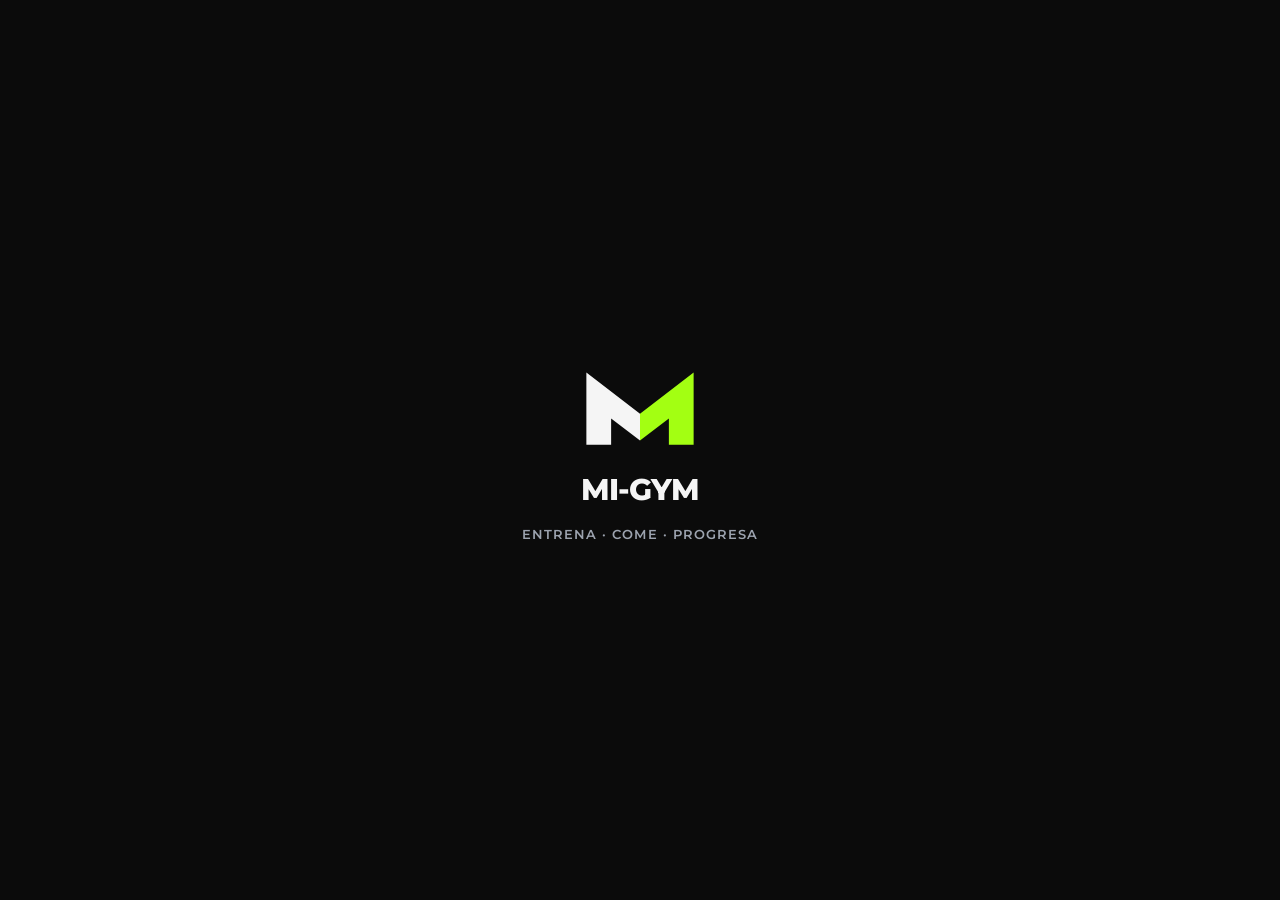
==== commit 552cbedd: "Beta de MI-GYM: igual que la app (pulso por ejercicio)" ====
--- a/beta/index.html
+++ b/beta/index.html
@@ -13,9 +13,11 @@
     <link rel="apple-touch-icon-precomposed" href="https://ekaitzgs.github.io/mi-gym/apple-touch-icon-precomposed.png?v=5" />
     <title>MI-GYM</title>
     <script>window.__t0 = performance.now()</script>
-    <script type="module" crossorigin src="./assets/index--24U0RS7.js"></script>
+    <script type="module" crossorigin src="./assets/main-DpO3IJCq.js"></script>
     <link rel="modulepreload" crossorigin href="./assets/exercises-C1Oq8lSt.js">
-    <link rel="stylesheet" crossorigin href="./assets/index-CfLTSzPF.css">
+    <link rel="modulepreload" crossorigin href="./assets/ds-9AM_EdQZ.js">
+    <link rel="modulepreload" crossorigin href="./assets/push-DpAydBNp.js">
+    <link rel="stylesheet" crossorigin href="./assets/ds-BDJVZ2MQ.css">
   <link rel="manifest" href="./manifest-v4.webmanifest"></head>
   <body>
     <div id="splash" aria-hidden="true">
--- a/beta/assets/ds-BDJVZ2MQ.css
+++ b/beta/assets/ds-BDJVZ2MQ.css
@@ -0,0 +1 @@
+@font-face{font-family:Inter;font-weight:100 900;font-display:swap;src:url(./inter-latin-wght-normal-Dx4kXJAl.woff2) format("woff2")}@font-face{font-family:Montserrat;font-weight:100 900;font-display:swap;src:url(./montserrat-latin-wght-normal-l_AIctKy.woff2) format("woff2")}:root{--bg: #0b0b0b;--bg2: #121212;--surface: #1a1a1a;--surface-2: #202020;--border: #2e2e2e;--card: var(--surface);--card2: var(--surface-2);--track: var(--border);--line: var(--border);--text: #f5f5f5;--text2: #d1d5db;--muted: #9ca3af;--accent: #a3ff12;--accent2: #8fe600;--accent-ink: #0b0b0b;--accent-soft: rgba(163, 255, 18, .12);--ok: var(--accent);--info: #5aa9ff;--warn: #ffb547;--danger: #ff5d5d;--blue: var(--info);--amber: var(--warn);--pink: #ff6b9a;--gold: #ffcc4d;--hr: #ff5d6c;--fs-xs: 11px;--fs-sm: 13px;--fs-md: 15px;--fs-input: 16px;--fs-lg: 17px;--fs-xl: 20px;--fs-2xl: 26px;--fs-3xl: 32px;--sp-1: 4px;--sp-2: 8px;--sp-3: 12px;--sp-4: 16px;--sp-5: 24px;--sp-6: 32px;--r-sm: 8px;--r-md: 12px;--r-lg: 16px;--r-full: 999px;--r: var(--r-lg);--chart-grid: var(--border);--chart-axis: var(--muted);--chart-1: var(--accent);--chart-2: var(--info);--chart-3: var(--warn);--chart-4: var(--pink);--chart-5: #a78bfa;--chart-6: #2dd4bf;--z1: #7b8494;--z2: #4ea8ff;--z3: var(--accent);--z4: var(--warn);--z5: var(--hr);--mm-empty: #3b4250;--tab: 62px;--font: "Inter", system-ui, -apple-system, "Segoe UI", sans-serif;--font-head: "Montserrat", "Inter", system-ui, sans-serif;--shadow: 0 10px 30px -12px rgba(0, 0, 0, .6)}*{box-sizing:border-box;-webkit-tap-highlight-color:transparent}html,body,#root{height:100%;margin:0}body{background:var(--bg);color:var(--text);font-family:var(--font);font-size:var(--fs-input);line-height:1.4;-webkit-font-smoothing:antialiased;overscroll-behavior:none;font-feature-settings:"tnum" 1;touch-action:manipulation}button{cursor:pointer;touch-action:manipulation;font:inherit;color:inherit}button:active{transform:scale(.98)}.ico{flex-shrink:0;display:block}.app{height:100%;display:flex;flex-direction:column;background:var(--bg)}.main{flex:1;overflow-y:auto;overflow-x:hidden;padding-top:env(safe-area-inset-top)}.page{padding:18px 18px 36px;max-width:640px;margin:0 auto;animation:fade .25s ease}@keyframes fade{0%{opacity:0;transform:translateY(4px)}}.title{font-size:var(--fs-3xl);font-weight:800;letter-spacing:-.03em;margin:2px 0 18px}.eyebrow{font-size:var(--fs-sm);font-weight:600;color:var(--muted);letter-spacing:.02em}.cap:first-letter{text-transform:uppercase}h2{margin:4px 0 12px;font-size:var(--fs-2xl);letter-spacing:-.02em}h3{margin:0;font-size:var(--fs-lg);letter-spacing:-.01em}h4{margin:22px 0 10px;font-size:var(--fs-sm);font-weight:700;text-transform:uppercase;letter-spacing:.08em;color:var(--muted)}.muted{color:var(--muted)}.small{font-size:var(--fs-sm)}.grow{flex:1;min-width:0}.head{display:flex;align-items:flex-start;justify-content:space-between;gap:12px}.sec-head{display:flex;align-items:baseline;justify-content:space-between;margin:24px 0 10px}.sec-head h4{margin:0}.sec-head.nm{margin:0 0 12px}.tabbar{display:flex;background:#0b0b0bd9;backdrop-filter:saturate(160%) blur(20px);-webkit-backdrop-filter:saturate(160%) blur(20px);border-top:1px solid var(--line);padding-bottom:env(safe-area-inset-bottom)}.tabbar button{flex:1;height:var(--tab);background:none;border:0;color:var(--muted);font-size:var(--fs-xs);font-weight:600;display:flex;flex-direction:column;align-items:center;justify-content:center;gap:4px;transition:color .2s}.tabbar button.on{color:var(--accent)}.card{background:var(--card);border:1px solid var(--line);border-radius:var(--r);padding:14px;margin-bottom:12px;display:block;width:100%;color:inherit;text-align:left}.list-card{padding:4px 14px}.row{display:flex;align-items:center;gap:12px;width:100%;background:var(--card);border:1px solid var(--line);border-radius:var(--r-md);padding:9px 12px;margin-bottom:8px;text-align:left}.row.nob{background:none;border:0;padding:4px 0;margin:0;border-radius:0}.row.li{padding:10px 0;border-bottom:1px solid var(--line)}.row.li:last-child{border-bottom:0}.li-t{font-weight:600;font-size:var(--fs-md)}.row.opt.on{border-color:var(--accent);background:var(--accent-soft)}.row.food{border-top:1px solid var(--line);margin-top:8px;padding-top:10px}.plus{color:var(--accent);display:grid;place-items:center;width:32px;height:32px;border-radius:var(--r-md);background:var(--accent-soft);flex-shrink:0}.thumb{border-radius:var(--r-md);object-fit:cover;background:#fff;flex-shrink:0}.thumb.empty{background:var(--card2);color:var(--muted);display:grid;place-items:center}.thumbs{display:flex;gap:6px;margin:8px 0;flex-wrap:wrap}.btn.primary{background:var(--accent);color:var(--accent-ink);border-color:transparent}.btn.danger{color:var(--danger);background:transparent;border-color:#ff5d5d4d}.btn:disabled{opacity:.4}.btns{display:flex;gap:8px}.actions{display:grid;grid-template-columns:1fr 1fr;gap:10px;margin-top:6px}.actions .btn{margin:0}.banner{width:100%;display:flex;align-items:center;gap:12px;background:var(--accent-soft);border:1px solid rgba(163,255,18,.4);color:var(--accent);border-radius:var(--r-lg);padding:14px;margin-bottom:14px;text-align:left}.pulse{width:10px;height:10px;border-radius:50%;background:var(--accent);box-shadow:0 0 #a3ff1299;animation:pulse 1.6s infinite}@keyframes pulse{70%{box-shadow:0 0 0 10px #a3ff1200}to{box-shadow:0 0 #a3ff1200}}.inp{width:100%;background:var(--bg2);color:var(--text);border:1px solid var(--line);border-radius:var(--r-md);padding:12px 13px;font:inherit;font-size:var(--fs-input);margin-bottom:8px;transition:border-color .2s,box-shadow .2s;-webkit-appearance:none;-moz-appearance:none;appearance:none}select.inp{background-image:url("data:image/svg+xml,%3Csvg xmlns='http://www.w3.org/2000/svg' width='12' height='12' viewBox='0 0 24 24' fill='none' stroke='%23858b98' stroke-width='3' stroke-linecap='round'%3E%3Cpath d='M6 9l6 6 6-6'/%3E%3C/svg%3E");background-repeat:no-repeat;background-position:right 12px center;padding-right:32px}.inp:focus{outline:none;border-color:var(--accent);box-shadow:0 0 0 3px var(--accent-soft)}.inp::placeholder{color:#5d6370}.inp.sm{width:74px;margin:0;padding:10px 6px;text-align:center;font-weight:600}.inp.mini-sel{width:auto;margin:0;padding:9px 30px 9px 12px;font-size:var(--fs-input)}.lbl{display:block;font-size:var(--fs-sm);font-weight:600;color:var(--muted);margin:10px 0 6px}textarea.inp{resize:vertical;margin-top:8px}.two{display:grid;grid-template-columns:1fr 1fr;gap:8px}.two .inp{margin:0}.qty{display:flex;gap:8px;align-items:center}.qty .inp{margin:0}.sum{margin:14px 0;padding:12px 14px;background:var(--accent-soft);border:1px solid rgba(163,255,18,.25);border-radius:var(--r-md)}.fields{display:flex;gap:10px;align-items:flex-end;flex-wrap:wrap;margin-top:10px}.fields label{font-size:var(--fs-sm);color:var(--muted);display:flex;flex-direction:column;gap:4px}.fields .inp.sm{width:96px}.fields .chk-l{flex-direction:row;align-items:center;gap:8px;color:var(--text);font-size:var(--fs-md);padding-bottom:10px}.chk-l input{width:20px;height:20px;accent-color:var(--accent)}.setrow{display:flex;align-items:center;gap:8px;margin:10px 0 0}.setrow.drop{padding-left:14px}.setn{width:26px;height:26px;border-radius:var(--r-sm);display:grid;place-items:center;background:var(--card2);color:var(--muted);font-weight:700;font-size:var(--fs-sm);flex-shrink:0}.setrow.drop .setn{background:none}.chk.on{background:var(--accent);color:var(--accent-ink);border-color:var(--accent)}.tip{display:flex;gap:6px;align-items:flex-start;color:var(--accent);font-size:var(--fs-sm);font-weight:500;margin-top:6px;background:var(--accent-soft);border-radius:var(--r-md);padding:7px 9px}.tip .ico{margin-top:2px}.pr{display:block;background:linear-gradient(135deg,#ffcc4d24,#ffcc4d0a);border:1px solid rgba(255,204,77,.4);border-radius:var(--r-md);padding:12px;margin-bottom:8px}.pr .ico{display:inline-block;vertical-align:-3px}.gold{color:var(--gold)}.chips{display:flex;gap:6px;overflow-x:auto;padding-bottom:10px;scrollbar-width:none}.chips::-webkit-scrollbar{display:none}.chips.wrap{flex-wrap:wrap;padding:6px 0 0}.chip.on{background:var(--text);color:var(--bg);border-color:var(--text)}.tags{display:flex;flex-wrap:wrap;gap:6px;margin:12px 0 8px}.tag{font-size:var(--fs-sm);font-weight:600;padding:5px 10px;border-radius:var(--r-full);background:var(--card2);color:var(--text2)}.tag.tag-main{background:var(--accent-soft);color:var(--accent)}.tag.eq{background:#5aa9ff1f;color:var(--blue)}.pill{display:inline-block;background:var(--card2);border-radius:var(--r-sm);padding:4px 9px;margin:4px 4px 0 0;font-size:var(--fs-sm);font-weight:600}.hist{padding:10px 0;border-bottom:1px solid var(--line)}.hist b{font-size:var(--fs-sm);color:var(--muted)}.exphoto{position:relative;aspect-ratio:3 / 2;border-radius:var(--r-lg);overflow:hidden;background:#fff}.exphoto img{position:absolute;top:0;right:0;bottom:0;left:0;width:100%;height:100%;object-fit:cover;opacity:0;transition:opacity .45s ease}.exphoto img.on{opacity:1}.exphoto.empty{background:var(--card2);color:var(--muted);display:grid;place-items:center}.frames{position:absolute;bottom:10px;left:50%;transform:translate(-50%);display:flex;gap:5px;background:#00000073;padding:5px 7px;border-radius:var(--r-full)}.frames span{width:6px;height:6px;border-radius:50%;background:#ffffff80;transition:all .3s}.frames span.on{width:16px;border-radius:var(--r-full);background:#fff}.hero{position:relative;border-radius:var(--r-lg);overflow:hidden;min-height:260px;margin-bottom:14px;background:var(--card2);box-shadow:var(--shadow);display:flex}.hero>img{position:absolute;top:0;right:0;bottom:0;left:0;width:100%;height:100%;object-fit:cover}.hero-shade,.daycover-shade{position:absolute;top:0;right:0;bottom:0;left:0;background:linear-gradient(180deg,#0b0b0b1a,#0b0b0b8c 45%,#0b0b0bf5)}.hero-txt{position:relative;margin-top:auto;padding:18px;width:100%}.hero-txt h2{font-size:var(--fs-2xl);font-weight:800;margin:8px 0 10px}.hero-thumbs{display:flex;align-items:center;gap:6px;color:var(--text2)}.hero-thumbs .thumb{border:2px solid rgba(255,255,255,.85)}.hero-thumbs .small{margin-left:4px}.rest{display:flex;gap:14px;align-items:flex-start}.rest p{margin:4px 0 0}.rest-ic{width:44px;height:44px;border-radius:var(--r-md);background:var(--accent-soft);color:var(--accent);display:grid;place-items:center;flex-shrink:0}.grid2{display:grid;grid-template-columns:1fr 1fr;gap:12px}.tile{display:flex;flex-direction:column;align-items:center;gap:10px;text-align:center;padding:16px 10px}.tile-num{font-size:var(--fs-xl);font-weight:800;letter-spacing:-.02em}.ring-p{color:var(--blue);font-size:var(--fs-lg)}.wdots{display:flex;justify-content:space-between}.wdot{display:flex;flex-direction:column;align-items:center;gap:6px}.wdot .c{width:34px;height:34px;border-radius:50%;background:var(--card2);display:grid;place-items:center;color:var(--accent-ink)}.wdot.done .c{background:var(--accent)}.wdot.today .c{box-shadow:0 0 0 2px var(--bg),0 0 0 4px var(--accent)}.wdot .l{font-size:var(--fs-sm);font-weight:700;color:var(--muted)}.wdot.today .l{color:var(--accent)}.delta{font-size:var(--fs-sm);font-weight:700;padding:4px 8px;border-radius:var(--r-sm)}.delta.up{color:var(--accent);background:var(--accent-soft)}.delta.down{color:var(--warn);background:#ffb5471f}.week{display:grid;grid-template-columns:repeat(7,1fr);gap:6px;margin-bottom:4px}.wday{display:flex;flex-direction:column;align-items:center;gap:6px;padding:10px 0;border-radius:var(--r-md);background:var(--card);border:1px solid var(--line)}.wday .wd{font-size:var(--fs-sm);font-weight:700;color:var(--muted)}.wday .dot{width:6px;height:6px;border-radius:50%;background:var(--track)}.wday.has .dot{background:var(--accent)}.wday.today{border-color:var(--accent);background:var(--accent-soft)}.wday.today .wd{color:var(--accent)}.daycard{border-radius:var(--r);overflow:hidden;background:var(--card);border:1px solid var(--line);margin-bottom:14px}.daycard.is-today{border-color:#a3ff1280}.daycover{position:relative;height:150px;background:#fff;display:flex}.daycover img{position:absolute;top:0;right:0;bottom:0;left:0;width:100%;height:100%;object-fit:cover}.daycover-txt{position:relative;margin-top:auto;padding:14px;color:var(--text2)}.daycover-txt h3{font-size:var(--fs-xl);font-weight:800;color:var(--text);margin:6px 0 2px}.empty-state{text-align:center;color:var(--muted);padding:28px 16px;border:1px dashed var(--line);border-radius:var(--r);display:flex;flex-direction:column;align-items:center;gap:6px}.summary{display:flex;align-items:center;gap:18px;padding:18px}.macros{display:flex;flex-direction:column;gap:12px}.macro-top{display:flex;justify-content:space-between;font-size:var(--fs-sm);margin-bottom:6px;color:var(--text2)}.macro-top b{font-size:var(--fs-md)}.macro-mini{display:flex;flex-wrap:wrap;white-space:nowrap;gap:4px 12px;font-size:var(--fs-sm);color:var(--muted)}.dotc{display:inline-block;width:8px;height:8px;border-radius:50%;margin-right:5px}.ring{position:relative;flex-shrink:0}.ring svg{display:block}.ring-in{position:absolute;top:0;right:0;bottom:0;left:0;display:flex;flex-direction:column;align-items:center;justify-content:center;text-align:center;color:var(--accent)}.ring-num{font-size:var(--fs-2xl);font-weight:800;color:var(--text);letter-spacing:-.02em}.ring-lbl{font-size:var(--fs-xs);color:var(--muted);max-width:80px;line-height:1.2}.meal-head b{font-size:var(--fs-input)}.kcal-chip{font-size:var(--fs-sm);font-weight:600;color:var(--text2);background:var(--card2);padding:4px 9px;border-radius:var(--r-sm)}.bar{height:8px;background:var(--track);border-radius:var(--r-full);overflow:hidden}.bar-fill{height:100%;border-radius:var(--r-full);transition:width .5s ease}.datenav{display:flex;align-items:center;justify-content:space-between;margin-bottom:14px}.datenav h2{margin:0;font-size:var(--fs-xl);font-weight:800}.datenav h2:first-letter{text-transform:uppercase}.chart-wrap{background:var(--bg2);border:1px solid var(--line);border-radius:var(--r-lg);padding:12px 10px 6px;margin-bottom:10px}.chart-head{display:flex;align-items:baseline;gap:8px;padding:0 4px 4px}.chart-head b{font-size:var(--fs-xl);letter-spacing:-.02em}.chart{width:100%;display:block}.ct{fill:var(--muted);font-size:var(--fs-xs);font-weight:600}.chart-empty{display:flex;align-items:center;gap:10px;color:var(--muted);font-size:var(--fs-md);padding:16px;border:1px dashed var(--line);border-radius:var(--r-md)}.chart-wrap.tc{padding:14px 12px 10px;background:radial-gradient(120% 80% at 100% 0%,color-mix(in srgb,var(--c) 9%,transparent),transparent 60%),var(--bg2)}.tc-head{display:flex;justify-content:space-between;align-items:flex-start;gap:10px;padding:0 4px 6px}.tc-title{font-size:var(--fs-sm);font-weight:700;color:var(--muted);text-transform:uppercase;letter-spacing:.06em;margin-bottom:2px}.tc-val{font-family:var(--font-head);font-size:var(--fs-3xl);font-weight:800;letter-spacing:-.03em;line-height:1.05;font-variant-numeric:tabular-nums}.tc-val span{font-family:var(--font);font-size:var(--fs-md);font-weight:600;color:var(--muted);letter-spacing:0}.tc-sub{font-size:var(--fs-sm);color:var(--muted);margin-top:3px}.tc-delta{display:flex;flex-direction:column;align-items:flex-end;text-align:right;padding-top:2px}.tc-delta .delta{font-variant-numeric:tabular-nums;white-space:nowrap}.tc-delta .tc-sub{white-space:nowrap}.delta.flat{color:var(--text2);background:var(--card2)}.tc-svg{touch-action:pan-y;user-select:none;-webkit-user-select:none;overflow:visible}.tc-grid{stroke:var(--line);stroke-dasharray:2 5}.tc-base{stroke:var(--line)}.tc-guide{stroke:var(--text2);stroke-opacity:.25;stroke-dasharray:3 3}.tc-line{stroke-dasharray:1;stroke-dashoffset:1;animation:tc-draw .9s cubic-bezier(.3,.7,.2,1) forwards;filter:drop-shadow(0 4px 8px color-mix(in srgb,var(--c) 35%,transparent))}.tc-area{opacity:0;animation:tc-fade .6s .35s ease forwards}.tc-dot{opacity:.55}.tc-halo{opacity:.25;transform-box:fill-box;transform-origin:center;animation:tc-pulse 2.2s ease-out infinite}@keyframes tc-draw{to{stroke-dashoffset:0}}@keyframes tc-fade{to{opacity:1}}@keyframes tc-pulse{0%{transform:scale(.6);opacity:.45}to{transform:scale(1.6);opacity:0}}.tc-ranges{display:flex;gap:4px;background:var(--card);border-radius:var(--r-md);padding:3px;margin:6px 4px 0}.tc-r{flex:1;border:0;background:transparent;color:var(--muted);font-size:var(--fs-sm);font-weight:700;padding:6px 0;border-radius:var(--r-sm)}.tc-r.on{background:var(--card2);color:var(--text)}.body-tiles{display:grid;grid-template-columns:1fr 1fr;gap:8px;margin:4px 0 10px}.body-tile{display:flex;flex-direction:column;justify-content:flex-start;align-items:stretch;text-align:left;background:var(--bg2);border:1.5px solid var(--line);border-radius:var(--r-md);padding:10px 12px;color:var(--text);transition:border-color .2s,background .2s}.body-tile.on{border-color:var(--c);background:color-mix(in srgb,var(--c) 8%,var(--bg2))}.body-tile .bt-l{display:flex;align-items:center;gap:6px;font-size:var(--fs-sm);font-weight:700;color:var(--muted)}.body-tile .bt-l i{width:8px;height:8px;border-radius:50%;background:var(--c)}.body-tile .bt-v{font-family:var(--font-head);font-size:var(--fs-2xl);font-weight:800;letter-spacing:-.03em;margin-top:2px;font-variant-numeric:tabular-nums}.body-tile .bt-v span{font-family:var(--font);font-size:var(--fs-sm);font-weight:600;color:var(--muted);letter-spacing:0}.body-tile .bt-d{font-size:var(--fs-sm);font-weight:700;margin-top:2px;white-space:nowrap}.body-tile .bt-d span{color:var(--muted);font-weight:600}.body-tile .bt-d.up{color:var(--accent)}.body-tile .bt-d.down{color:var(--warn)}.body-tile .bt-d.flat{color:var(--muted)}.body-read{display:flex;gap:8px;align-items:flex-start;font-size:var(--fs-sm);color:var(--text2);background:var(--bg2);border:1px solid var(--line);border-radius:var(--r-md);padding:10px 12px;margin-bottom:10px;line-height:1.4}.overlay{position:fixed;top:0;right:0;bottom:0;left:0;z-index:1000;background:#0009;backdrop-filter:blur(4px);-webkit-backdrop-filter:blur(4px);z-index:50;display:flex;align-items:flex-end;justify-content:center;animation:ofade .2s ease}@keyframes ofade{0%{opacity:0}}.sheet{background:var(--bg2);border:1px solid var(--line);border-bottom:0;border-radius:var(--r-lg) var(--r-lg) 0 0;width:100%;max-width:640px;max-height:calc(100% - env(safe-area-inset-top) - 24px);max-height:calc(100dvh - env(safe-area-inset-top) - 24px);display:flex;flex-direction:column;padding-bottom:env(safe-area-inset-bottom);animation:up .28s cubic-bezier(.2,.9,.3,1)}@keyframes up{0%{transform:translateY(40px);opacity:.6}}.grabber{width:38px;height:5px;border-radius:var(--r-full);background:var(--track);margin:8px auto 0}.sheet-head{display:flex;align-items:center;justify-content:space-between;gap:8px;padding:10px 18px 8px}.sheet-head h3{font-size:var(--fs-xl);font-weight:800}.sheet-body{overflow-y:auto;overflow-x:hidden;padding:4px 18px 22px;-webkit-overflow-scrolling:touch}.list{margin-top:4px}.scanner{position:relative;border-radius:var(--r-lg);overflow:hidden;background:#000;margin-bottom:8px;aspect-ratio:4 / 3}.scanner video{width:100%;height:100%;object-fit:cover}.scanner .muted{position:absolute;inset:auto 8px 8px 8px;background:#000000b3;padding:8px;border-radius:var(--r-sm);margin:0}.scan-line{position:absolute;left:10%;right:10%;top:50%;height:2px;background:var(--accent);box-shadow:0 0 12px var(--accent);pointer-events:none;animation:scan 1.8s ease-in-out infinite alternate}@keyframes scan{0%{top:30%}to{top:70%}}.toast{color:var(--accent);margin:8px 0 0;font-weight:600}.toast.warn{color:var(--warn)}.credits{margin-top:28px;text-align:center}.filebtn{cursor:pointer}.tool.danger{color:var(--danger);margin-left:auto}.save-plan{margin-top:12px;background:var(--card2)}.save-plan p{margin:4px 0 0}.free-btn{margin-top:0;margin-bottom:10px;border-color:#a3ff1266;color:var(--accent)}.rdot{width:10px;height:10px;border-radius:50%;flex-shrink:0}.rdot.green{background:var(--accent);box-shadow:0 0 8px #a3ff1280}.rdot.yellow{background:var(--amber);box-shadow:0 0 8px #ffb54780}.rdot.red{background:var(--danger);box-shadow:0 0 8px #ff5d5d80}.ratecard{display:flex;gap:14px;align-items:center;border-radius:var(--r-lg);padding:12px 14px;margin-bottom:12px;border:1px solid}.ratecard.green{background:#a3ff121a;border-color:#a3ff1266;color:var(--accent)}.ratecard.yellow{background:#ffb5471a;border-color:#ffb54766;color:var(--amber)}.ratecard.red{background:#ff5d5d1a;border-color:#ff5d5d66;color:var(--danger)}.ratecard b{font-size:var(--fs-lg)}.ratecard .small{color:var(--text2);margin-top:2px}.light{display:flex;flex-direction:column;gap:4px;background:#050505;padding:6px;border-radius:var(--r-md)}.light .l{width:14px;height:14px;border-radius:50%;opacity:.18}.light .l.red{background:var(--danger)}.light .l.yellow{background:var(--amber)}.light .l.green{background:var(--accent)}.ratecard.red .l.red,.ratecard.yellow .l.yellow,.ratecard.green .l.green{opacity:1;box-shadow:0 0 10px currentColor}.onboard{border-color:#a3ff1273;background:linear-gradient(135deg,#a3ff121f,#a3ff1205)}.onboard p{margin:4px 0 2px}.stepdot{flex:1;height:4px;border-radius:var(--r-full);background:var(--track)}.stepdot.done{background:#a3ff1280}.stepdot.on{background:var(--accent)}.setup-day{border:1px solid var(--line);border-radius:var(--r-md);margin-bottom:8px;background:var(--card)}.setup-day.on{border-color:#a3ff1266}.setup-day-head{display:flex;align-items:center;gap:12px;width:100%;background:none;border:0;padding:12px;text-align:left}.setup-day-body{padding:0 12px 4px}.setup-day-body .chips{padding-top:0}.chip.sm{padding:6px 11px;font-size:var(--fs-sm)}.day-parts{padding-bottom:var(--sp-2)}.day-name-prev{margin:0 0 var(--sp-2)}.tick{width:26px;height:26px;border-radius:var(--r-sm);border:2px solid var(--line);display:grid;place-items:center;flex-shrink:0;font-size:var(--fs-sm);font-weight:800;color:var(--accent-ink)}.tick.on{background:var(--accent);border-color:var(--accent)}.wizard-nav{display:grid;grid-template-columns:1fr 2fr;gap:10px;position:sticky;bottom:-22px;background:var(--bg2);padding:12px 0 8px;margin-top:8px;border-top:1px solid var(--line);box-shadow:0 -14px 18px -6px var(--bg2);z-index:2}.link.small-left{font-size:var(--fs-md);padding:0 0 8px}.sum-row{display:flex;justify-content:space-between;align-items:baseline;padding:10px 0;border-bottom:1px solid var(--line)}.quick-actions{display:grid;grid-template-columns:repeat(3,1fr);gap:10px;margin-bottom:14px}.qa{display:flex;flex-direction:column;align-items:center;justify-content:center;gap:8px;min-height:88px;padding:12px 4px;border-radius:var(--r-lg);border:1px solid var(--line);background:var(--card2);font-weight:700;font-size:var(--fs-sm);line-height:1.2;text-align:center}.qa.primary{background:var(--accent);color:var(--accent-ink);border-color:transparent}.qty-btn{margin-top:0;min-height:46px}.btn{display:inline-flex;align-items:center;justify-content:center;gap:8px;background:var(--card2);border:1px solid var(--line);border-radius:var(--r-md);padding:13px 16px;font-weight:650;text-align:center;margin-top:8px;transition:background .2s,opacity .2s;min-height:48px}.btn.sm-btn{margin:0;padding:10px 16px;border-radius:var(--r-md);min-height:42px}.tool{display:inline-flex;align-items:center;gap:5px;font-size:var(--fs-sm);font-weight:600;border-radius:var(--r-md);background:var(--card2);border:1px solid var(--line);color:var(--text2);min-height:38px;padding:8px 12px}.icon-btn{background:var(--card2);border:1px solid var(--line);border-radius:var(--r-md);min-width:40px;height:40px;display:grid;place-items:center;flex-shrink:0;min-width:44px;height:44px}.icon-btn.ghost{background:var(--card2);border-color:transparent;border-radius:var(--r-full);min-width:34px;height:34px;min-width:36px;height:36px}.link{background:none;border:0;color:var(--accent);font-weight:600;padding:8px 0;display:inline-flex;align-items:center;gap:4px;min-height:40px}.link.small{font-size:var(--fs-sm);font-weight:500;color:var(--muted);padding:4px 0 6px 34px;min-height:36px;display:flex;align-items:center}.chip{background:var(--card2);border:1px solid var(--line);border-radius:var(--r-full);padding:8px 14px;white-space:nowrap;font-size:var(--fs-md);font-weight:600;min-height:38px}.chk{margin-left:auto;width:46px;height:42px;border-radius:var(--r-md);border:1px solid var(--line);background:var(--card2);color:var(--muted);display:grid;place-items:center;transition:all .2s;height:44px}.btn.full+.btn.full,.btn.full+label.btn.full,label.btn.full+.btn.full{margin-top:10px}.btn.full{width:100%;display:flex}.setrow .inp.sm{flex:1 1 0;min-width:52px;max-width:84px;width:auto}.setrow .chk,.setrow .icon-btn,.setrow .setn{flex-shrink:0}.setrow .x{color:var(--muted);font-size:var(--fs-sm);white-space:nowrap;flex-shrink:0}@media (max-width: 350px){.page{padding-left:14px;padding-right:14px}.setrow{gap:6px}.setrow .x{font-size:var(--fs-sm)}.title{font-size:var(--fs-2xl)}}.feels{display:grid;grid-template-columns:repeat(5,1fr);gap:6px}.feel{display:flex;flex-direction:column;align-items:center;gap:4px;padding:10px 2px;min-height:70px;border-radius:var(--r-md);background:var(--card2);border:1px solid var(--line);font-size:var(--fs-xs);font-weight:600;color:var(--text2);text-align:center}.feel .fe{font-size:var(--fs-2xl);line-height:1}.feel.on{border-color:var(--accent);background:var(--accent-soft);color:var(--accent)}.seg{display:grid;grid-template-columns:1fr 1fr;gap:6px;background:var(--bg);padding:4px;border-radius:var(--r-md);border:1px solid var(--line);margin-bottom:8px}.seg button{min-height:42px;border:0;border-radius:var(--r-md);background:none;font-weight:600;color:var(--muted)}.seg button.on{background:var(--card2);color:var(--text)}.seg button.on.warn{color:var(--amber)}.advice{border-radius:var(--r-md);padding:12px 14px;margin-bottom:10px;font-size:var(--fs-md);line-height:1.45;border:1px solid}.advice.sm{font-size:var(--fs-sm);padding:8px 10px;margin:6px 0 0}.advice.green{background:#a3ff121a;border-color:#a3ff1259;color:var(--text)}.advice.yellow{background:#ffb5471a;border-color:#ffb54766;color:var(--text)}.advice.red{background:#ff5d5d1a;border-color:#ff5d5d73;color:var(--text)}.tips-list{margin:0 0 8px;padding-left:20px;color:var(--text2);font-size:var(--fs-md)}.tips-list li{margin-bottom:6px}.coach-btn{margin-top:0;border-color:#a3ff1266;color:var(--accent)}.daypill{display:inline-block;font-size:var(--fs-xs);font-weight:700;text-transform:uppercase;letter-spacing:.08em;padding:5px 9px;border-radius:var(--r-full);background:var(--accent);color:var(--accent-ink);white-space:nowrap}.review{border-color:#5aa9ff59}.ico.inl{display:inline-block;vertical-align:-2px;margin-right:4px;color:var(--blue)}.prop{border-top:1px solid var(--line);padding-top:12px;margin-top:12px}.prop-head{display:flex;gap:6px;align-items:center;margin-bottom:8px}.prop p{margin:8px 0 0}.swap-row{display:flex;align-items:center;gap:8px;color:var(--muted)}.swap-ex{flex:1;display:flex;align-items:center;gap:8px;min-width:0;color:var(--text);font-size:var(--fs-md);font-weight:600}.swap-ex span{min-width:0}.rir-row{display:flex;flex-direction:column;gap:6px;margin-bottom:10px}.rir-name{font-size:var(--fs-md);font-weight:600}.seg.seg3{grid-template-columns:repeat(3,1fr);margin:0}.seg.seg3 button{min-height:40px;font-size:var(--fs-md)}.tip.hold{color:var(--amber);background:#ffb5471a}body.modal-open .tabbar{visibility:hidden;pointer-events:none}.two.labeled label{display:flex;flex-direction:column;gap:4px;font-size:var(--fs-sm);color:var(--muted);font-weight:600}.two.labeled{row-gap:10px}.quick-actions.two-col{grid-template-columns:1fr 1fr}.btn,.tile2-t,.chip,.tool,.seg button,.qa span,.tab-label{white-space:nowrap}.btns .btn,.wizard-nav .btn,.actions .btn{margin-top:0;min-height:48px}.btns,.actions{align-items:stretch;margin-top:10px}.btns .btn{flex:1;overflow:hidden;text-overflow:ellipsis}.wizard-nav .btn{margin-top:0;overflow:hidden;text-overflow:ellipsis}.dayfoot{display:flex;align-items:center;padding:12px 14px;gap:8px}.dayfoot .mini-sel,.dayfoot .icon-btn,.dayfoot .sm-btn{height:46px;min-height:46px;margin:0}.dayfoot .icon-btn{min-width:46px;border-radius:var(--r-md)}.dayfoot .sm-btn{padding:0 18px;border-radius:var(--r-md)}.dayfoot .mini-sel{flex:1;min-width:0;padding-top:0;padding-bottom:0}.daycover.empty{height:120px;background:var(--surface)}.daycover.empty .daycover-shade{background:linear-gradient(180deg,transparent 30%,rgba(11,11,11,.85))}.cover-empty{background:var(--surface);position:absolute;top:0;right:0;bottom:0;left:0;display:grid;place-items:center end;padding-right:24px;color:#a3ff122e;background:none}.tiles{display:grid;grid-template-columns:repeat(2,1fr);gap:10px}.tile2{display:flex;flex-direction:column;align-items:flex-start;gap:2px;min-height:96px;padding:14px;border-radius:var(--r-lg);text-align:left;background:var(--card);border:1px solid var(--line);overflow:hidden}.tile2-ic{width:34px;height:34px;border-radius:var(--r-md);display:grid;place-items:center;background:var(--card2);color:var(--text2);margin-bottom:8px}.tile2.accent .tile2-ic{background:var(--accent-soft);color:var(--accent)}.tile2-t{font-weight:700;font-size:var(--fs-md);max-width:100%;overflow:hidden;text-overflow:ellipsis}.tile2-s{font-size:var(--fs-sm);color:var(--muted);max-width:100%;overflow:hidden;text-overflow:ellipsis;white-space:nowrap}.btns .btn,.wizard-nav .btn{padding:12px 10px;gap:6px}.wizard-nav.even{grid-template-columns:1fr 1fr}@media (max-width: 360px){.tile2{padding:12px;min-height:90px}.tile2-t,.btns .btn,.wizard-nav .btn{font-size:var(--fs-md)}.btns .btn .ico,.wizard-nav .btn .ico{width:15px;height:15px}}.brand{display:flex;flex-direction:column;align-items:center;gap:4px;margin-top:30px}.brand img{border-radius:var(--r-md)}@media (prefers-reduced-motion: no-preference){.page>*{animation:rise .42s cubic-bezier(.2,.8,.2,1) both}.page>*:nth-child(2){animation-delay:.04s}.page>*:nth-child(3){animation-delay:.08s}.page>*:nth-child(4){animation-delay:.12s}.page>*:nth-child(5){animation-delay:.16s}.page>*:nth-child(6){animation-delay:.2s}.page>*:nth-child(7){animation-delay:.24s}.page>*:nth-child(n+8){animation-delay:.28s}.tiles>.tile2{animation:rise .4s cubic-bezier(.2,.8,.2,1) both}.tiles>.tile2:nth-child(2){animation-delay:.05s}.tiles>.tile2:nth-child(3){animation-delay:.1s}.tiles>.tile2:nth-child(4){animation-delay:.15s}.tiles>.tile2:nth-child(5){animation-delay:.2s}.tiles>.tile2:nth-child(6){animation-delay:.25s}@keyframes rise{0%{opacity:0;transform:translateY(10px)}}.ring-prog{animation:ringIn .9s cubic-bezier(.65,0,.35,1) both}@keyframes ringIn{0%{stroke-dashoffset:var(--c)}}.bar-fill{animation:barIn .8s cubic-bezier(.65,0,.35,1) both}@keyframes barIn{0%{width:0}}.chk.on{animation:pop .32s cubic-bezier(.2,1.6,.4,1)}@keyframes pop{40%{transform:scale(1.18)}}.tabbar button.on .ico{animation:tabPop .4s cubic-bezier(.2,1.6,.4,1)}@keyframes tabPop{40%{transform:translateY(-3px) scale(1.12)}}.pr{animation:prIn .6s cubic-bezier(.2,1.4,.4,1) both}.pr .gold{animation:shine 1.6s ease-in-out .4s infinite}@keyframes prIn{0%{opacity:0;transform:scale(.9) translateY(8px)}}@keyframes shine{0%,to{transform:rotate(0)}20%{transform:rotate(-12deg) scale(1.15)}40%{transform:rotate(10deg)}}.advice,.toast,.ratecard{animation:rise .35s ease both}.ratecard .l{transition:opacity .4s ease .15s}.sheet-body>*{animation:rise .35s cubic-bezier(.2,.8,.2,1) both}.sheet-body>*:nth-child(2){animation-delay:.03s}.sheet-body>*:nth-child(3){animation-delay:.06s}.sheet-body>*:nth-child(n+4){animation-delay:.09s}.hero>img{animation:heroZoom 8s ease-out both}@keyframes heroZoom{0%{transform:scale(1.08)}}}.notice{position:fixed;left:16px;right:16px;bottom:calc(var(--tab) + env(safe-area-inset-bottom) + 12px);z-index:900;background:var(--card2);border:1px solid rgba(163,255,18,.4);color:var(--text);border-radius:var(--r-md);padding:12px 14px;font-size:var(--fs-md);box-shadow:var(--shadow);animation:rise .3s ease both}.polar-card .inl{display:inline-block;vertical-align:-3px;color:var(--accent)}.polar-ex{display:flex;align-items:center;gap:10px;padding:8px 0;border-top:1px solid var(--line)}.polar-ex:first-of-type{border-top:0}.polar-stats{display:flex;flex-direction:column;align-items:flex-end;font-size:var(--fs-sm);color:var(--muted)}.polar-stats b{color:var(--text);font-size:var(--fs-md)}.uni-tg{display:flex;align-items:center;gap:8px;width:100%;min-height:40px;margin-top:10px;padding:8px 12px;border-radius:var(--r-md);border:1px dashed var(--line);background:transparent;color:var(--muted);font-size:var(--fs-sm);font-weight:600;text-align:left}.uni-tg .uni-dot{width:30px;height:18px;border-radius:var(--r-full);background:var(--card2);border:1px solid var(--line);position:relative;flex-shrink:0;transition:background .2s}.uni-tg .uni-dot:after{content:"";position:absolute;top:2px;left:2px;width:12px;height:12px;border-radius:50%;background:var(--muted);transition:transform .2s,background .2s}.uni-tg.on{border-style:solid;border-color:var(--accent);color:var(--text)}.uni-tg.on .uni-dot{background:var(--accent-soft);border-color:var(--accent)}.uni-tg.on .uni-dot:after{transform:translate(12px);background:var(--accent)}.setrow.uni-head{margin-top:8px}.setrow.uni-head .setn{background:none}.setrow .uh{flex:1 1 0;min-width:52px;max-width:84px;text-align:center;font-size:var(--fs-xs);font-weight:700;letter-spacing:.04em;text-transform:uppercase;color:var(--muted)}.setrow .chk-sp{width:46px;flex-shrink:0;margin-left:auto}.hero.done img{filter:grayscale(.6) brightness(.7)}.daypill.ok{display:inline-flex;align-items:center;gap:5px}.hero-sum{margin:6px 0 2px;font-weight:700;font-size:var(--fs-input);color:#fff}.hero-note{color:#ffffffbf;margin:0}.hero-again{display:inline-flex!important;width:auto;margin:4px 0 0;padding:0!important;justify-content:flex-start;color:#ffffffd9;text-decoration:underline;text-underline-offset:3px}button.polar-ex{width:100%;background:none;border:0;border-top:1px solid var(--line);color:inherit;text-align:left;font:inherit;padding:10px 0}button.polar-ex:first-of-type{border-top:0}.polar-sum{display:grid;grid-template-columns:repeat(auto-fit,minmax(68px,1fr));gap:8px;margin-bottom:4px}.polar-sum div{background:var(--card2);border:1px solid var(--line);border-radius:var(--r-md);padding:10px 6px;text-align:center}.polar-sum b{display:block;font-size:var(--fs-xl)}.polar-sum span{font-size:var(--fs-xs);color:var(--muted)}.hr-chart{width:100%;height:auto;color:var(--text);display:block}.hr-chart .ax{font-size:var(--fs-xs);fill:var(--muted)}.zone-row{display:grid;grid-template-columns:146px 1fr 58px;align-items:center;gap:8px;margin:8px 0;font-size:var(--fs-sm)}.zone-n{display:flex;align-items:center;gap:6px;white-space:nowrap}.zone-n i{width:9px;height:9px;border-radius:50%;flex-shrink:0}.zone-n em{font-style:normal;color:var(--muted);font-size:var(--fs-xs)}.zone-bar{height:8px;background:var(--card2);border-radius:var(--r-full);overflow:hidden}.zone-bar span{display:block;height:100%;border-radius:var(--r-full);min-width:2px}.zone-t{text-align:right;color:var(--muted);font-variant-numeric:tabular-nums}.chk-l.uni-l{display:flex;flex-direction:row;align-items:center;gap:10px;margin-top:12px;font-size:var(--fs-md);color:var(--text)}.page.has-savebar{padding-bottom:170px}.savebar{position:fixed;left:50%;transform:translate(-50%);bottom:calc(var(--tab) + env(safe-area-inset-bottom) + 10px);width:min(560px,calc(100% - 28px));display:flex;align-items:center;justify-content:space-between;gap:12px;padding:10px 10px 10px 16px;border-radius:var(--r-lg);background:#1a1a1aeb;backdrop-filter:blur(14px);-webkit-backdrop-filter:blur(14px);border:1px solid var(--accent);box-shadow:0 12px 30px -12px #000000b3;z-index:40;animation:savebar-in .25s ease-out}.savebar .btn{min-height:44px;padding:0 18px}@keyframes savebar-in{0%{opacity:0;transform:translate(-50%,12px)}}body.modal-open .savebar{display:none}.steps{display:flex;gap:5px;margin:4px 0 8px}.steps-top{display:flex;justify-content:space-between;align-items:baseline;font-size:var(--fs-md);margin-bottom:6px}.steps-bar{display:block;height:8px;border-radius:var(--r-full);background:var(--card2);overflow:hidden}.steps-bar span{display:block;height:100%;border-radius:var(--r-full);background:linear-gradient(90deg,var(--blue),var(--accent));transition:width .6s ease}.steps-bar span.ok{background:var(--accent)}.prot-tip{border-color:#4ea8ff59}.prot-tip .li{padding:8px 0}.prot-tip .sm-btn{min-height:38px;padding:0 14px}.msets{display:grid;gap:8px;margin-top:8px}.mset{display:grid;grid-template-columns:78px 1fr 26px;align-items:center;gap:10px;font-size:var(--fs-sm)}.mset-bar{position:relative;height:10px;border-radius:var(--r-full);background:var(--card2);overflow:hidden}.mset-band{position:absolute;top:0;bottom:0;background:#a3ff121f}.mset-fill{position:absolute;left:0;top:0;bottom:0;border-radius:var(--r-full);transition:width .6s ease}.mset-fill.low{background:var(--amber)}.mset-fill.ok{background:var(--accent)}.mset-fill.high{background:var(--danger)}.mset-v{text-align:right;font-weight:700;font-variant-numeric:tabular-nums}.body-row{display:flex;align-items:center;gap:10px;margin:6px 0 4px}.body-num{font-size:var(--fs-2xl);font-weight:800;letter-spacing:-.02em}.body-num span{font-size:var(--fs-md);font-weight:500;color:var(--muted);letter-spacing:0}.body-card .btns{margin-top:10px}.ph-compare{display:grid;grid-template-columns:1fr 1fr;gap:8px}.ph-grid{display:grid;grid-template-columns:repeat(3,1fr);gap:6px}.ph-compare figure,.ph-grid figure{margin:0;text-align:center}.ph-compare figcaption,.ph-grid figcaption{font-size:var(--fs-sm);color:var(--muted);margin-top:4px}.ph-img{width:100%;aspect-ratio:3 / 4;object-fit:cover;border-radius:var(--r-md);background:var(--card2);display:block}.ph-full{position:fixed;top:0;right:0;bottom:0;left:0;z-index:3000;background:#000000eb;display:flex;flex-direction:column;align-items:center;justify-content:center;padding:20px}.ph-big{max-width:100%;max-height:78vh;border-radius:var(--r-md)}.ph-full-bar{display:flex;gap:10px;align-items:center;margin-top:14px;color:#fff}.ph-full-bar .btn{min-height:42px;padding:0 16px}.meal-quick{margin-top:10px}.meal-quick .chip{font-size:var(--fs-sm)}.fav-save{padding-left:0;color:var(--muted);margin-top:4px}.steps .steps-top{display:flex;justify-content:space-between;align-items:baseline;gap:10px}.push-opt{display:flex;align-items:center;justify-content:space-between;gap:10px;padding:10px 0;border-top:1px solid var(--line)}.push-opt:first-child{border-top:0;padding-top:0}.push-opt .chk-l{display:flex;align-items:flex-start;gap:10px;font-size:var(--fs-md);color:var(--text)}.push-opt .chk-l input{margin-top:2px;flex-shrink:0}.push-opt .inp.time{width:104px;margin:0;padding:8px 10px;flex-shrink:0;text-align:center}.push-next{background:var(--card2);border-radius:var(--r-md);padding:10px 12px;margin:8px 0 4px;display:grid;gap:4px}.month-link{display:inline-flex!important;gap:6px;margin:-4px 0 6px;padding-left:2px;color:var(--accent)}.month-nav{display:flex;align-items:center;justify-content:space-between;margin-bottom:10px;text-transform:capitalize}.polar-sum+.polar-sum{margin-top:8px}.dp-btn{margin-bottom:14px}.dp-meal{border-top:1px solid var(--line);padding:10px 0}.dp-head{display:flex;justify-content:space-between;margin-bottom:4px}.dp-item{padding:2px 0}.rank-card{display:flex;gap:14px;align-items:center;width:100%;text-align:left;color:inherit;font:inherit;cursor:pointer;background:radial-gradient(120% 120% at 20% 0%,rgba(127,178,255,.12),transparent 60%),var(--card)}.mannequin{width:50%;height:auto;display:block}.rank-side{display:flex;flex-direction:column;gap:6px;min-width:0}.rank-mini{display:flex;flex-wrap:wrap;gap:4px 10px}.rank-mini span{display:inline-flex;align-items:center;gap:4px;color:var(--muted)}.rank-mini i{width:8px;height:8px;border-radius:var(--r-full);transform:rotate(45deg)}.rank-badge{display:inline-flex;align-items:center;gap:7px;align-self:flex-start;padding:5px 12px 5px 10px;border-radius:var(--r-full);font-weight:800;letter-spacing:.02em;color:var(--rc);background:color-mix(in srgb,var(--rc) 14%,transparent);border:1px solid color-mix(in srgb,var(--rc) 55%,transparent);box-shadow:0 0 14px -4px var(--rc);font-size:var(--fs-md)}.rank-badge i{width:10px;height:10px;transform:rotate(45deg);border-radius:var(--r-full);background:var(--rc);box-shadow:0 0 8px var(--rc)}.rank-badge.sm{font-size:var(--fs-sm);padding:3px 9px 3px 8px}.rank-badge.sm i{width:7px;height:7px}.rank-badge.none{--rc: #6b7280;color:var(--muted);box-shadow:none;font-weight:600}.char-overall{display:flex;align-items:center;justify-content:center;gap:10px;margin:10px 0 4px;font-weight:700}.rk-row{padding:10px 0;border-top:1px solid var(--line)}.rk-top{display:flex;justify-content:space-between;align-items:center;margin-bottom:6px}.rk-bar{height:6px;border-radius:var(--r-full);background:var(--card2);overflow:hidden;margin-bottom:6px}.rk-bar span{display:block;height:100%;border-radius:var(--r-full);box-shadow:0 0 10px currentColor}.mq-base{fill:#0d1015;stroke:#ffffff8c;stroke-width:1.6}.mq-head{fill:#07080b;stroke:#fff9;stroke-width:1.4}.mq-seam{stroke:#0b0d11;stroke-width:1.3;stroke-linejoin:round}.mq-seam:not(.lit){opacity:.55}.mq-seam.lit{filter:drop-shadow(0 0 2.5px var(--rc))}.char-wrap .mannequin{width:50%}.char-wrap.big .mannequin{width:42%;max-width:170px;width:46%;max-width:190px}.mq{position:relative;width:100%;aspect-ratio:1000 / 914}.mq-layer,.mq-img,.mq-fill{position:absolute;top:0;right:0;bottom:0;left:0;width:100%;height:100%}.mq-fill{-webkit-mask-size:100% 100%;mask-size:100% 100%;-webkit-mask-repeat:no-repeat;mask-repeat:no-repeat}.mq-layer.lit{filter:drop-shadow(0 0 3px var(--rc))}.mq-img{pointer-events:none;-webkit-user-select:none;user-select:none}.char-wrap{display:flex;gap:4px;flex-shrink:0;width:46%;width:52%;display:block}.char-wrap.big{justify-content:center;gap:18px;background:radial-gradient(60% 70% at 50% 45%,rgba(127,178,255,.1),transparent 70%);border-radius:var(--r-lg);width:100%;display:block;padding:4px 0}.ai-shot{width:100%;max-height:240px;object-fit:cover;border-radius:var(--r-md);margin-bottom:10px;display:block}.ai-item{border-top:1px solid var(--line);padding:10px 0}.ai-item.off{opacity:.45}.ai-item .chk-l{display:flex;align-items:center;gap:10px}.ai-item .ai-name{margin:0;flex:1}.ai-row{display:flex;align-items:center;gap:8px;margin-top:8px;padding-left:30px}.ai-row .inp.sm{width:76px;margin:0;text-align:center}.ai-k{margin-left:auto;font-size:var(--fs-sm);white-space:nowrap}.pkg-box{background:var(--card2);border:1px solid var(--line);border-radius:var(--r-md);padding:10px 12px;margin:8px 0 4px}.pkg-top{display:flex;justify-content:space-between;align-items:center;gap:8px;margin-bottom:8px}.pkg-in{display:inline-flex;align-items:center;gap:6px}.pkg-in .inp{width:70px;margin:0;padding:6px 8px;text-align:center}.pkg-box .chips{margin:0}.title,h2,h3,.body-num,.ring-num{font-family:var(--font-head)}.restbar{position:fixed;left:16px;right:16px;bottom:calc(var(--tab) + env(safe-area-inset-bottom) + 12px);z-index:890;display:flex;align-items:center;gap:8px;background:var(--card2);border:1px solid var(--line);border-radius:var(--r-md);padding:8px 8px 8px 14px;box-shadow:var(--shadow)}.rest-t{font-family:var(--font-head);font-weight:800;font-size:var(--fs-xl);min-width:58px}.restbar button{background:var(--track);border:0;border-radius:var(--r-md);min-height:40px;min-width:40px;padding:0 10px;font-size:var(--fs-sm);font-weight:600;display:grid;place-items:center}.restbar.go{background:var(--accent);color:var(--accent-ink);border-color:var(--accent);justify-content:space-between}.restbar.go .rest-t{font-size:var(--fs-lg)}.restbar.go button{background:#0000001f}.inp.note{width:100%;margin-top:10px;font-size:var(--fs-input)}.cmp{border-top:1px solid var(--line);padding:8px 0}.cmp-h{display:flex;justify-content:space-between;gap:10px;align-items:baseline}.cmp-h .up{color:var(--accent);font-weight:700}.cmp-h .down{color:var(--amber);font-weight:700}.cmp-h .flat{color:var(--muted);font-weight:700}.cmp-h .tired{color:var(--info);font-weight:700}.cmp-tired{margin-top:2px}.sum-stats{display:flex;gap:8px;margin:0 0 12px}.sum-stats>div{flex:1;background:var(--card2);border-radius:var(--r-md);padding:10px;text-align:center}.sum-stats b{display:block;font-family:var(--font-head);font-size:var(--fs-xl);color:var(--accent)}.sum-stats span{font-size:var(--fs-sm);color:var(--muted)}.tag.fav{cursor:pointer;border:1px solid var(--line);background:transparent;color:var(--text2);font:inherit;font-size:var(--fs-sm)}.tag.fav.on{border-color:var(--accent);color:var(--accent)}.tech{background:var(--card2);border-radius:var(--r-md);padding:10px 12px;color:var(--text2);line-height:1.45}.tech b{color:var(--text)}.track-row{display:flex;align-items:center;gap:8px;margin:6px 0}.track-row select{width:auto;flex:1;margin:0}.sleep-last{margin:2px 0 10px}.sleep-bars{position:relative;display:flex;gap:8px;align-items:flex-end;height:110px;margin:0 0 10px}.sleep-col{flex:1;display:flex;flex-direction:column;align-items:center;justify-content:flex-end;height:100%;gap:4px}.sleep-bar{width:100%;max-width:28px;border-radius:var(--r-sm) var(--r-sm) var(--r-sm) var(--r-sm);background:var(--accent)}.sleep-bar.low{background:var(--amber)}.sleep-day{font-size:var(--fs-xs);color:var(--muted)}.sleep-stats{display:flex;gap:8px;margin:0 0 10px}.sleep-stats>div{flex:1;background:var(--card2);border-radius:var(--r-md);padding:8px;text-align:center}.sleep-stats b{display:block;font-family:var(--font-head);font-size:var(--fs-lg)}.sleep-stats span{font-size:var(--fs-xs);color:var(--muted)}.sleep-line{display:flex;align-items:center;gap:12px;width:100%;text-align:left}.welcome-steps{margin:4px 0 12px;padding-left:20px;color:var(--text2);line-height:1.6}.chat-idea{text-align:left;white-space:normal}.bubble.coach{align-self:flex-start;background:var(--card2);border-bottom-left-radius:4px}.bubble.err{color:var(--amber)}.chat-in .inp{margin:0;flex:1}.sleep-fix{background:var(--card2);border-radius:var(--r-md);padding:8px 10px;margin-top:6px}.sleep-fix .btns{flex-wrap:wrap}.cat-chips{gap:6px;padding:4px 0 6px}.cat-chips .chip{padding:7px 12px;font-size:var(--fs-sm)}.energy .en-grid{display:grid;grid-template-columns:repeat(3,1fr);gap:8px;margin:6px 0 8px}.energy .en-grid div{background:var(--bg2);border:1px solid var(--line);border-radius:var(--r-md);padding:10px 8px;text-align:center;min-width:0}.energy .en-grid span{display:block;font-size:var(--fs-sm);color:var(--muted);font-weight:600}.energy .en-grid b{display:block;font-family:var(--font-head);font-size:var(--fs-xl);font-weight:800;letter-spacing:-.02em;margin-top:2px;font-variant-numeric:tabular-nums}.energy .en-grid .good{border-color:color-mix(in srgb,var(--accent) 45%,var(--line))}.energy .en-grid .good b,.energy .en-grid .good span{color:var(--accent)}.energy .en-grid .bad{border-color:color-mix(in srgb,var(--warn) 45%,var(--line))}.energy .en-grid .bad b,.energy .en-grid .bad span{color:var(--warn)}.energy .en-note{margin:0 0 8px;line-height:1.4}.energy .en-tip .ico{color:var(--accent);margin-top:1px}.energy .en-tip b{color:var(--text)}.energy .en-week{margin:8px 0 0;color:var(--text2)}.energy .chk-l.uni-l{margin-top:10px;font-size:var(--fs-sm);align-items:flex-start}.dp-target{background:var(--bg2);border:1px solid var(--line);border-radius:var(--r-md);padding:10px 12px;font-size:var(--fs-sm);color:var(--text2);line-height:1.45;margin:10px 0}.dp-target b{color:var(--text)}.dp-ai{display:flex;gap:8px;margin:4px 0 10px}.dp-tag{display:inline-flex;align-items:center;gap:5px;font-size:var(--fs-sm);font-weight:700;color:var(--accent);margin-bottom:4px}.energy .en-tip{display:flex;gap:8px;align-items:flex-start;font-size:var(--fs-sm);background:var(--bg2);border:1px solid var(--line);border-radius:var(--r-md);padding:9px 11px;color:var(--text2);line-height:1.4;align-items:center}.energy .en-use{min-height:34px;padding:6px 12px;font-size:var(--fs-sm);flex-shrink:0}.energy .en-week .link{display:inline;padding:0;font-size:var(--fs-sm)}.dp-macros{display:grid;grid-template-columns:repeat(3,1fr);gap:6px;margin:8px 0}.dp-macros span{background:var(--card);border-radius:var(--r-md);padding:7px 6px;text-align:center;font-size:var(--fs-sm);color:var(--muted)}.dp-macros b{display:block;font-size:var(--fs-md);color:var(--text)}.account .seg{margin-bottom:4px}.account .acc-conflict{margin-top:10px}.account .acc-conflict .btn{margin-top:8px;white-space:normal;text-align:left;height:auto;min-height:48px;padding:10px 14px}.account>.link{margin-top:4px}.gate{min-height:100%;height:100%;overflow-y:auto;overflow-x:hidden;background:radial-gradient(120% 60% at 50% 0%,color-mix(in srgb,var(--accent) 12%,transparent),transparent 60%),var(--bg);padding:calc(env(safe-area-inset-top) + 28px) 18px calc(env(safe-area-inset-bottom) + 28px)}.gate-in{max-width:420px;margin:0 auto}.gate-logo{width:76px;height:76px;border-radius:var(--r-lg);display:block;margin:8px auto 12px;box-shadow:0 10px 30px #00000073}.gate-t{text-align:center;font-family:var(--font-head);font-size:var(--fs-3xl);font-weight:800;letter-spacing:-.03em;margin:0}.gate-s{text-align:center;margin:4px 0 18px}.trainers .tr-row{gap:10px;align-items:center;padding:8px 0;border-top:1px solid var(--line)}.trainers .tr-row:first-of-type{border-top:0}.trainers .tr-av{width:38px;height:38px;border-radius:50%;background:color-mix(in srgb,var(--accent) 18%,var(--card2));color:var(--accent);display:grid;place-items:center;font-weight:800;flex-shrink:0}.trainers .tr-h{font-size:var(--fs-sm);font-weight:700;color:var(--muted);text-transform:uppercase;letter-spacing:.06em;margin:10px 0 2px}.trainers .tr-h:first-child{margin-top:0}.trainers .sm-btn{min-height:36px;padding:6px 12px;font-size:var(--fs-sm);flex-shrink:0}.more-opts{margin-top:18px}.more-opts summary{font-weight:700;cursor:pointer;list-style:none;display:flex;justify-content:space-between;align-items:center}.more-opts summary::-webkit-details-marker{display:none}.more-opts summary:after{content:"›";font-size:var(--fs-xl);color:var(--muted);transform:rotate(90deg);transition:transform .2s}.more-opts[open] summary:after{transform:rotate(-90deg)}.more-opts .mo-h{font-size:var(--fs-sm);font-weight:700;color:var(--muted);text-transform:uppercase;letter-spacing:.06em;margin:18px 0 4px}.trainers .tr-bio{color:var(--text2);margin-top:3px;line-height:1.35}.tab-av{width:26px;height:26px;border-radius:50%;display:grid;place-items:center;font-size:var(--fs-sm);font-weight:800;background:var(--card2);color:var(--text);border:1.5px solid var(--line)}.tabbar button.on .tab-av{background:var(--accent);color:var(--bg);border-color:var(--accent)}.um-head{display:flex;gap:14px;align-items:center;padding:2px 0 14px;border-bottom:1px solid var(--line)}.um-av{width:40px;height:40px;border-radius:50%;display:grid;place-items:center;font-weight:800;background:var(--accent);color:var(--bg);flex-shrink:0}.um-av.big{width:58px;height:58px;font-size:var(--fs-2xl);font-family:var(--font-head)}.um-name{font-family:var(--font-head);font-size:var(--fs-xl);font-weight:800;letter-spacing:-.02em}.um-role{color:var(--text2);margin-top:2px}.um-list{display:flex;flex-direction:column;margin-top:6px}.um-row{display:flex;align-items:center;gap:12px;width:100%;background:none;border:0;border-bottom:1px solid var(--line);padding:13px 2px;color:var(--text);text-align:left}.um-row:last-child{border-bottom:0}.um-ic{width:36px;height:36px;border-radius:var(--r-md);background:var(--card2);display:grid;place-items:center;color:var(--accent);flex-shrink:0}.um-t{display:block;font-weight:700;font-size:var(--fs-md)}.um-d{display:block;font-size:var(--fs-sm);color:var(--muted);margin-top:1px}.um-row.danger .um-t,.um-row.danger .um-ic{color:var(--danger, var(--danger))}.um-row:disabled{opacity:.6}.lbl-row{display:flex;justify-content:space-between;align-items:flex-end}.link-mini{background:none;border:0;color:var(--accent);font-size:var(--fs-sm);font-weight:700;padding:0 2px 6px}.tab-av,.um-ic{position:relative}.tab-badge{position:absolute;top:-5px;right:-8px;min-width:17px;height:17px;padding:0 4px;border-radius:var(--r-sm);background:var(--danger);color:#fff;font-size:var(--fs-xs);font-weight:800;font-style:normal;display:grid;place-items:center;border:2px solid var(--bg)}.chat{max-height:55vh;display:flex;flex-direction:column;gap:8px;max-height:52vh;overflow-y:auto;padding:4px 2px 8px}.bubble{border-radius:var(--r-md);line-height:1.45;max-width:88%;max-width:82%;padding:9px 12px;border-radius:var(--r-lg);font-size:var(--fs-md);line-height:1.35;white-space:pre-wrap;word-break:break-word}.bubble span{display:block;font-size:var(--fs-xs);opacity:.65;margin-top:3px}.bubble.me{color:var(--accent-ink);align-self:flex-end;background:var(--accent);color:var(--bg);border-bottom-right-radius:5px}.bubble.them{align-self:flex-start;background:var(--card2);border-bottom-left-radius:5px}.chat-in{display:flex;gap:8px;align-items:flex-end;margin-top:8px}.chat-in textarea{flex:1;resize:none}.chat-in .btn{margin:0;min-width:48px;flex-shrink:0}.wb-row{display:flex;gap:8px;align-items:center;padding:8px 0;border-bottom:1px solid var(--line)}.wb-in{display:flex;gap:6px;align-items:center;margin-top:6px}.wb-in .inp{width:64px;padding:8px 10px;min-height:0;text-align:center}.tw{margin-top:10px}.tw-card{background:var(--bg2);border:1.5px solid color-mix(in srgb,var(--accent) 45%,var(--line));border-radius:var(--r-md);padding:12px;margin-bottom:10px}.tw-h{display:flex;gap:6px;align-items:center;font-size:var(--fs-sm);font-weight:700;color:var(--accent);margin-bottom:6px}.tw-note{color:var(--text2);margin-top:6px;font-style:italic}.sv-stats{display:grid;grid-template-columns:repeat(3,1fr);gap:8px;margin:14px 0 12px}.sv-stats div{background:var(--bg2);border:1px solid var(--line);border-radius:var(--r-md);padding:12px 8px;text-align:center}.sv-stats b{display:block;font-family:var(--font-head);font-size:var(--fs-2xl);font-weight:800;letter-spacing:-.02em}.sv-stats span{display:block;font-size:var(--fs-sm);color:var(--text2);margin-top:2px;line-height:1.3}.sv-tabs{margin-bottom:12px}.sv-card{background:var(--bg2);border:1px solid var(--line);border-radius:var(--r-lg);padding:14px;margin-bottom:10px}.sv-head{display:flex;justify-content:space-between;align-items:center;gap:8px;margin-bottom:4px}.sv-head b{font-family:var(--font-head);font-size:var(--fs-lg);font-weight:800;letter-spacing:-.01em}.sv-chip{font-size:var(--fs-sm);font-weight:700;color:var(--text2);background:var(--card2);border-radius:var(--r-full);padding:4px 10px;white-space:nowrap}.sv-chip.on{color:var(--bg);background:var(--accent)}.sv-ex{padding:10px 0;border-top:1px solid var(--line)}.sv-ex:first-of-type{border-top:0}.sv-name{display:flex;align-items:center;gap:8px;font-size:var(--fs-md);font-weight:600;color:var(--text);line-height:1.3}.sv-rir{font-size:var(--fs-xs);font-weight:800;color:var(--accent);background:color-mix(in srgb,var(--accent) 14%,transparent);border-radius:var(--r-sm);padding:2px 6px;white-space:nowrap}.sv-rir.hard{color:var(--warn);background:color-mix(in srgb,var(--warn) 14%,transparent)}.sv-sets{display:flex;flex-wrap:wrap;gap:6px;margin-top:7px}.sv-set{font-size:var(--fs-md);font-weight:600;font-variant-numeric:tabular-nums;background:var(--card2);border-radius:var(--r-sm);padding:5px 9px;white-space:nowrap}.sv-note{margin-top:10px;padding:10px 12px;border-left:3px solid var(--accent);background:var(--card);border-radius:var(--r-sm);font-size:var(--fs-md);color:var(--text2);font-style:italic;line-height:1.4}.sv-row{display:flex;justify-content:space-between;gap:10px;padding:9px 0;border-top:1px solid var(--line);font-size:var(--fs-md)}.sv-row:first-of-type{border-top:0}.sv-row b{white-space:nowrap;font-variant-numeric:tabular-nums}.dl{display:flex;flex-direction:column;gap:6px;margin:8px 0 4px}.dl-row{display:flex;gap:8px;align-items:baseline;font-size:var(--fs-md);line-height:1.35}.dl-tag{flex:none;min-width:62px;text-align:center;font-size:var(--fs-xs);font-weight:700;padding:3px 6px;border-radius:var(--r-sm);background:var(--card2);color:var(--text2)}.dl-row.swap .dl-tag{background:color-mix(in srgb,var(--accent) 18%,transparent);color:var(--accent)}.dl-row.add .dl-tag{background:color-mix(in srgb,var(--ok) 18%,transparent);color:var(--ok)}.dl-row.del .dl-tag{background:color-mix(in srgb,var(--danger) 16%,transparent);color:var(--danger)}.wb-new{margin-left:6px;font-size:var(--fs-xs);font-weight:700;padding:2px 6px;border-radius:var(--r-sm);background:color-mix(in srgb,var(--ok) 18%,transparent);color:var(--ok);vertical-align:middle}.wb-was{color:var(--accent);margin-top:2px}.wb-del .li-t{text-decoration:line-through;color:var(--muted)}.tw-after{margin-top:8px;font-size:var(--fs-sm)}.tw-after summary{color:var(--accent);font-weight:600;cursor:pointer;padding:4px 0}.sv-edit{margin-top:10px;min-height:40px;font-size:var(--fs-md)}.dl .nw{white-space:nowrap}.seg.three{grid-template-columns:repeat(3,1fr)}.sv-hr{display:flex;align-items:center;gap:8px;width:100%;margin-top:8px;padding:9px 10px;border-radius:var(--r-md);border:1px solid var(--line);background:var(--card2);color:inherit;font:inherit;font-size:var(--fs-md);text-align:left}.sv-hr>svg:first-child{color:var(--hr);flex:none}.hr-spark{flex:none;display:block}.aim-ctrl{display:grid;grid-template-columns:1fr 1fr;gap:8px}.aim-row{display:flex;align-items:center;gap:6px;text-align:left;background:var(--card2);border-radius:var(--r-md);padding:10px;color:var(--text);font:inherit;border:1px solid transparent}.aim-row.due{border-color:#ffb54780}.aim-row .muted{display:block}.aim-due{color:var(--amber);font-weight:700;font-size:var(--fs-sm)}.aim-ok{color:var(--accent)}.aim .advice{margin:6px 0}.aim .advice b{display:block;margin-bottom:2px}.aim-prop{background:var(--card2);border-radius:var(--r-md);padding:10px 12px;margin:8px 0}.aim-more{flex-basis:100%}.aim-good{color:var(--accent);font-size:var(--fs-md);margin:8px 0;line-height:1.4}.aim-tips{margin:4px 0 8px}.aim-tips summary{cursor:pointer}button.wday{font:inherit;color:inherit;cursor:pointer;-webkit-tap-highlight-color:transparent}button.wday:active{transform:scale(.96)}.wday .wcheck{color:var(--accent);margin:-3px 0}.wday.done .wd{color:var(--text)}:root{--focus: 0 0 0 3px rgba(163, 255, 18, .45);--nav-w: 232px}:focus{outline:none}:focus-visible{box-shadow:var(--focus);border-radius:var(--r-sm)}.inp:focus-visible{box-shadow:var(--focus)}.badge{display:inline-flex;align-items:center;gap:4px;font-size:var(--fs-xs);font-weight:700;letter-spacing:.02em;padding:3px 8px;border-radius:var(--r-full);background:var(--card2);color:var(--text2);border:1px solid var(--line);line-height:1.2}.badge.accent{background:var(--accent-soft);color:var(--accent);border-color:transparent}.badge.warn{background:#ffb5471f;color:var(--amber);border-color:transparent}.badge.danger{background:#ff5d5d1f;color:var(--danger);border-color:transparent}.badge.ok{background:var(--accent-soft);color:var(--accent);border-color:transparent}.stats{display:grid;grid-template-columns:repeat(2,1fr);gap:10px;margin-bottom:12px}.stats.four{grid-template-columns:repeat(4,1fr)}.stat{background:var(--card);border:1px solid var(--line);border-radius:var(--r-md);padding:12px 12px 10px;min-width:0}.stat .st-v{font-family:var(--font-head);font-size:var(--fs-xl);font-weight:800;letter-spacing:-.03em;line-height:1.05;font-variant-numeric:tabular-nums;white-space:nowrap;overflow:hidden;text-overflow:ellipsis}.stat .st-v span{font-family:var(--font);font-size:var(--fs-sm);font-weight:600;color:var(--muted);letter-spacing:0;margin-left:2px}.stat .st-l{font-size:var(--fs-xs);color:var(--muted);font-weight:600;margin-top:3px;white-space:nowrap;overflow:hidden;text-overflow:ellipsis}.stat.accent .st-v{color:var(--accent)}@media (max-width: 480px){.stats.four{grid-template-columns:repeat(2,1fr)}}.cta{display:flex;align-items:center;justify-content:center;gap:10px;width:100%;min-height:58px;border:0;border-radius:var(--r-lg);background:var(--accent);color:var(--accent-ink);font-family:var(--font-head);font-weight:800;font-size:var(--fs-md);letter-spacing:.06em;text-transform:uppercase;margin:4px 0 14px;box-shadow:0 10px 28px -14px #a3ff12b3}.cta.ghost{background:var(--card);color:var(--text);border:1px solid var(--line);box-shadow:none}.cta .cta-sub{display:block;font-family:var(--font);font-weight:600;font-size:var(--fs-sm);letter-spacing:0;text-transform:none;opacity:.8}.cta-col{display:flex;flex-direction:column;align-items:flex-start;text-align:left}.start-opt{display:flex;align-items:center;gap:12px;width:100%;background:var(--card2);border:1px solid var(--line);border-radius:var(--r-md);padding:12px;margin-bottom:8px;text-align:left;color:var(--text)}.start-opt.primary{border-color:#a3ff1280;background:var(--accent-soft)}.start-opt .so-ic{width:40px;height:40px;border-radius:var(--r-md);display:grid;place-items:center;background:var(--card);color:var(--accent);flex-shrink:0}.start-opt.primary .so-ic{background:var(--accent);color:var(--accent-ink)}.start-opt .so-t{font-weight:700;font-size:var(--fs-md);display:block}.start-opt .so-d{font-size:var(--fs-sm);color:var(--muted);display:block;margin-top:1px}.state{border:1px dashed var(--line);border-radius:var(--r-lg);padding:22px 16px;text-align:center;color:var(--muted);margin-bottom:12px}.state .st-ic{width:44px;height:44px;border-radius:var(--r-md);background:var(--card2);color:var(--accent);display:grid;place-items:center;margin:0 auto 10px}.state p{margin:0 0 10px;font-size:var(--fs-sm);line-height:1.4}.state .btn{margin:4px auto 0}.state.error{border-color:#ff5d5d80}.state.error .st-ic{color:var(--danger)}.skeleton{position:relative;overflow:hidden;background:var(--card2);border-radius:var(--r-sm);min-height:14px}.skeleton:after{content:"";position:absolute;top:0;right:0;bottom:0;left:0;transform:translate(-100%);background:linear-gradient(90deg,transparent,rgba(255,255,255,.06),transparent);animation:shimmer 1.4s infinite}@keyframes shimmer{to{transform:translate(100%)}}.offline-bar{position:fixed;top:env(safe-area-inset-top);left:0;right:0;z-index:950;background:var(--card2);color:var(--text2);border-bottom:1px solid var(--line);font-size:var(--fs-sm);font-weight:600;padding:7px 14px;display:flex;align-items:center;justify-content:center;gap:8px}.offline-bar .ico{color:var(--amber)}.sync-pill{display:inline-flex;align-items:center;gap:6px;font-size:var(--fs-sm);font-weight:600;color:var(--muted)}.sync-pill i{width:8px;height:8px;border-radius:50%;background:var(--muted);display:inline-block}.sync-pill.ok i{background:var(--accent)}.sync-pill.busy i{background:var(--amber);animation:pulse 1s infinite}.sync-pill.warn i{background:var(--danger)}.sync-pill.local i{background:var(--blue)}.last-ses{display:flex;align-items:center;gap:12px}.last-ses .ls-ic{width:42px;height:42px;border-radius:var(--r-md);background:var(--card2);color:var(--accent);display:grid;place-items:center;flex-shrink:0}.last-ses .ls-t{font-weight:700;font-size:var(--fs-md)}.last-ses .ls-d{font-size:var(--fs-sm);color:var(--muted);margin-top:2px}.prof-head{display:flex;gap:14px;align-items:center;padding:4px 0 16px}.prof-av{width:64px;height:64px;border-radius:50%;display:grid;place-items:center;font-family:var(--font-head);font-weight:800;font-size:var(--fs-2xl);background:var(--accent);color:var(--accent-ink);flex-shrink:0}.prof-name{font-family:var(--font-head);font-size:var(--fs-xl);font-weight:800;letter-spacing:-.02em}.prof-sub{color:var(--muted);font-size:var(--fs-sm);margin-top:2px;word-break:break-all}.prof-list{padding:2px 14px}.prof-list .um-row{padding:13px 0}.nav-brand{display:none}.tabbar .tab-label{display:block}@media (min-width: 640px){.page{max-width:720px;padding-left:24px;padding-right:24px}.stats.four{grid-template-columns:repeat(4,1fr)}}@media (min-width: 900px){:root{--tab: 0px}.app{flex-direction:row-reverse}.main{padding-top:0}.page{max-width:860px;padding:32px 36px 48px}.tabbar{flex-direction:column;width:var(--nav-w);flex-shrink:0;border-top:0;border-right:1px solid var(--line);padding:22px 14px;gap:4px;justify-content:flex-start;align-items:stretch;background:var(--bg);backdrop-filter:none;-webkit-backdrop-filter:none}.nav-brand{display:flex;align-items:center;gap:10px;padding:4px 10px 22px;font-family:var(--font-head);font-weight:800;font-size:var(--fs-lg);letter-spacing:-.02em}.nav-brand img{width:34px;height:34px;border-radius:var(--r-sm)}.tabbar button{flex:0 0 auto;height:48px;flex-direction:row;justify-content:flex-start;gap:12px;padding:0 14px;border-radius:var(--r-md);font-size:var(--fs-md);font-weight:600}.tabbar button.on{background:var(--accent-soft)}.tabbar button:hover:not(.on){background:var(--card);color:var(--text)}.notice{left:calc(var(--nav-w) + 24px);right:auto;max-width:480px;bottom:24px}.offline-bar{left:var(--nav-w)}.overlay{align-items:center}.sheet{max-width:560px;border-radius:var(--r-lg)}.restbar{left:calc(var(--nav-w) + 16px);max-width:640px}.savebar{left:var(--nav-w)}}@media (hover: hover){.btn:hover:not(:disabled){filter:brightness(1.08)}.row:hover,.start-opt:hover,.um-row:hover{background-color:var(--card2)}.row.nob:hover{background:none}}@media (prefers-reduced-motion: reduce){*,*:before,*:after{animation-duration:.01ms!important;transition-duration:.01ms!important}}.ses-head{display:flex;align-items:center;justify-content:space-between;gap:10px;flex-wrap:wrap;margin:-8px 0 14px}.ses-stats{display:flex;gap:18px}.ses-stats b{display:block;font-family:var(--font-head);font-size:var(--fs-xl);font-weight:800;letter-spacing:-.03em;line-height:1.05;font-variant-numeric:tabular-nums}.ses-stats b small{font-size:var(--fs-sm);color:var(--muted);font-weight:700}.ses-stats span{font-size:var(--fs-xs);color:var(--muted);font-weight:600}.ex-badges{display:flex;flex-wrap:wrap;gap:5px;margin-top:6px}.tech-d{margin:8px 0 0}.tech-d summary{cursor:pointer;font-size:var(--fs-sm);font-weight:700;color:var(--text2);list-style:none;display:inline-flex;align-items:center;gap:6px;min-height:32px}.tech-d summary::-webkit-details-marker{display:none}.tech-d summary:before{content:"›";display:inline-block;transition:transform .2s;color:var(--accent);font-size:var(--fs-lg)}.tech-d[open] summary:before{transform:rotate(90deg)}.tech-d p{margin:2px 0 0;background:var(--card2);border-radius:var(--r-md);padding:10px 12px;color:var(--text2);line-height:1.45;font-size:var(--fs-sm)}.setrow.warm .setn{background:var(--card2);color:var(--muted);border:1px dashed var(--line)}.setrow.warm .inp{opacity:.85}.restbar.paused .rest-t{opacity:.65}.gen-item{align-items:center}.gen-ctl{display:flex;gap:2px;flex-shrink:0}.gen-ctl .icon-btn.ghost{min-width:32px;height:34px;font-weight:800}.gen-freq{display:flex;flex-wrap:wrap;gap:6px;margin:4px 0 8px}.mm-wrap{max-width:420px;margin:6px auto 4px}.mm-legend{display:flex;flex-wrap:wrap;gap:10px;justify-content:center;font-size:var(--fs-xs);color:var(--muted);margin:4px 0 8px}.mm-legend i,.mm-row i{width:10px;height:10px;border-radius:var(--r-full);display:inline-block;vertical-align:-1px;margin-right:4px}.mm-list{display:flex;flex-direction:column}.mm-row{display:flex;align-items:center;gap:8px;padding:7px 0;border-top:1px solid var(--line);font-size:var(--fs-md)}.mm-row b{font-family:var(--font-head);font-size:var(--fs-input);min-width:24px;text-align:right}.prog-read{font-size:var(--fs-sm);color:var(--text2);margin:4px 0 8px}.prog-kind{font-weight:700}.prog-kind.weight,.prog-kind.reps,.prog-kind.volume{color:var(--accent)}.prog-kind.down{color:var(--amber)}.prog-kind.flat,.prog-kind.few{color:var(--muted)}.body-card .btns .btn,.btns .btn{white-space:normal;line-height:1.15;font-size:var(--fs-sm);padding-left:8px;padding-right:8px}.lib-search{display:flex;gap:8px;align-items:center}.lib-search .inp{margin:0;flex:1}.lib-search .icon-btn.on{color:var(--accent);border-color:var(--accent)}.lib-filters{margin:8px 0 4px}.src-tag{display:inline-block;margin-left:6px;font-weight:800;color:var(--muted)}.src-tag.ok{color:var(--accent)}.src-note{margin:-4px 4px 10px}.sheet:focus{outline:none;box-shadow:none}.fields select.inp.sm{min-width:128px}.legal h4{margin:14px 0 4px;color:var(--text);text-transform:none;letter-spacing:0;font-size:var(--fs-md)}.legal p,.legal li{font-size:var(--fs-md);line-height:1.5;color:var(--text2);margin:0 0 6px}.legal ul{padding-left:18px;margin:0 0 6px}.rank-fold summary{list-style:none;cursor:pointer;display:flex;justify-content:space-between;align-items:center;gap:8px;min-height:28px}.rank-fold summary::-webkit-details-marker{display:none}.rank-fold summary:after{content:"›";font-size:var(--fs-xl);color:var(--muted);transform:rotate(90deg);transition:transform .2s}.rank-fold[open] summary:after{transform:rotate(-90deg)}.rank-fold .rank-card{margin:10px -14px -14px;border:0;border-radius:0 0 var(--r) var(--r)}.chat-sys{align-self:center;display:flex;align-items:center;gap:6px;max-width:92%;margin:4px auto;padding:6px 12px;border-radius:var(--r-full);background:var(--card2);color:var(--text2);font-size:var(--fs-sm);text-align:center}.chat-sys .ico{color:var(--accent);flex:none}.chat-train{align-self:stretch;margin:6px 0}.chat-train .sv-card{margin:6px 0 0}.chat-wait{margin:4px 2px 0}.sv-card.focus{border-color:var(--accent);box-shadow:0 0 0 1px var(--accent) inset}.sv-badge{display:inline-block;margin-bottom:8px;font-size:var(--fs-xs);font-weight:800;color:var(--bg);background:var(--accent);border-radius:var(--r-sm);padding:2px 7px}.notice.act{cursor:pointer}.notice.act:after{content:" ›";font-weight:800}.btn{min-height:44px;font-size:var(--fs-md);transition:background-color .15s,opacity .15s,transform .1s}.btn.ghost{background:transparent;border-color:transparent;color:var(--text)}.btn.danger{color:var(--danger);background:transparent;border-color:#ff5d5d59}.btn:disabled{opacity:.45;cursor:default}.btn.is-loading{opacity:.8}.btn.is-loading:before{content:"";width:16px;height:16px;border-radius:var(--r-full);border:2px solid currentColor;border-right-color:transparent;animation:ds-spin .7s linear infinite;flex:none}.btn.is-done{background:var(--accent-soft);color:var(--accent);border-color:transparent}@keyframes ds-spin{to{transform:rotate(360deg)}}.head{min-width:0}.head .title{min-width:0;overflow-wrap:anywhere}.head-act{flex:none}@media (max-width: 430px){.head-act .btn-lbl{display:none}.head-act{padding:0 12px;min-width:44px}}.card-h{display:flex;align-items:center;gap:var(--sp-2);margin-bottom:var(--sp-3);min-width:0}.card-h>.ico{color:var(--accent)}.card-h h3{flex:1;min-width:0;margin:0;font-family:var(--font-head);font-size:var(--fs-md);font-weight:700;letter-spacing:-.01em}.card-h .card-aside{font-size:var(--fs-xs);color:var(--muted);text-align:right}.ds-section{margin-top:var(--sp-5)}.section-h{display:flex;align-items:baseline;justify-content:space-between;gap:var(--sp-2);margin:0 2px var(--sp-2)}.section-h h4{margin:0}.field{margin-bottom:var(--sp-3)}.field .lbl{margin:0 0 6px}.field .inp{margin-bottom:0}.field-row{display:flex;align-items:baseline;justify-content:space-between;gap:var(--sp-2)}.field-row .link{min-height:0;padding:0 0 6px;font-size:var(--fs-sm)}.field-hint{margin:6px 0 0;font-size:var(--fs-sm);color:var(--muted)}.field-err{margin:6px 0 0;font-size:var(--fs-sm);color:var(--warn);font-weight:600}.field.error .inp{border-color:var(--warn)}.list-row{color:inherit;min-height:52px}.list-row .lr-ic{width:36px;height:36px;border-radius:var(--r-md);background:var(--surface-2);color:var(--accent);display:grid;place-items:center;flex:none}.list-row .lr-main{flex:1;min-width:0;display:flex;flex-direction:column;gap:2px}.list-row .lr-sub{font-size:var(--fs-xs);color:var(--muted)}.list-row .lr-chev{color:var(--muted);flex:none}.state b{display:block;color:var(--text);font-size:var(--fs-md);margin-bottom:4px}.state p{margin:0 0 var(--sp-3);font-size:var(--fs-sm);line-height:1.45}.state .st-ic{color:var(--muted);display:grid;place-items:center;margin-bottom:var(--sp-2)}.state.error{border-color:#ff5d5d66}.tc svg line,.chart-grid{stroke:var(--chart-grid)}.chart-axis{fill:var(--chart-axis);font-size:var(--fs-xs)}.mt-0{margin-top:0!important}.mb-0{margin-bottom:0!important}.m-0{margin:0!important}.mt-1{margin-top:var(--sp-1)!important}.mt-2{margin-top:var(--sp-2)!important}.mt-3{margin-top:var(--sp-3)!important}.mt-4{margin-top:var(--sp-4)!important}.mo-t1{margin:var(--sp-1) 0 0!important}.mo-t2{margin:var(--sp-2) 0 0!important}.mo-b2{margin:0 0 var(--sp-2)!important}.hint-warn{color:var(--warn)!important;margin:var(--sp-1) 0 0!important}.fs-sm{font-size:var(--fs-sm)!important}.pl-0{padding-left:0!important}.w-auto-m0{width:auto!important;margin:0!important}.beta-badge{margin-left:var(--sp-2);background:var(--accent-soft);color:var(--accent);border-color:transparent;vertical-align:middle}.ses-head{position:sticky;top:0;z-index:20;background:var(--bg);margin:-4px -18px var(--sp-3);padding:var(--sp-2) 18px var(--sp-3);border-bottom:1px solid var(--border)}.ses-now{display:flex;align-items:center;gap:var(--sp-2);width:100%;margin-top:var(--sp-2);padding:10px var(--sp-3);background:var(--surface);border:1px solid var(--border);border-radius:var(--r-md);color:var(--text);text-align:left;min-height:44px}.ses-now .ses-now-l{font-size:var(--fs-xs);font-weight:800;letter-spacing:.06em;text-transform:uppercase;color:var(--accent);flex:none}.ses-now .ses-now-t{flex:1;min-width:0;font-size:var(--fs-sm);font-weight:600;overflow:hidden;text-overflow:ellipsis;white-space:nowrap}.ses-now>.ico{color:var(--muted);flex:none}.ses-now.done{color:var(--accent);font-size:var(--fs-sm);font-weight:700;justify-content:center}.ex-card{scroll-margin-top:150px}.ex-top{display:flex;align-items:flex-start;gap:var(--sp-2)}.ex-id{display:flex;align-items:center;gap:var(--sp-3);flex:1;min-width:0;background:none;border:0;padding:0;text-align:left;color:inherit}.ex-id-t{display:flex;flex-direction:column;gap:2px;min-width:0}.ex-id-t b{font-size:var(--fs-md);line-height:1.25}.ex-last{margin-top:var(--sp-2);font-size:var(--fs-sm);color:var(--muted)}.ex-last b{color:var(--text2);font-weight:600}.ex-note{margin-top:6px}.ex-foot{display:flex;align-items:center;gap:var(--sp-3);margin-top:var(--sp-2)}.ex-foot .btn{width:auto;flex:none;min-height:40px;padding:0 var(--sp-3);color:var(--accent)}.ex-foot .muted{line-height:1.3}button.setn{border:1px solid var(--border);padding:0;width:32px;height:32px;color:var(--text2);cursor:pointer}button.setn:active{background:var(--accent-soft);color:var(--accent)}.setrow.warm button.setn{border-style:dashed}button.setn.beat{border-color:var(--ok);color:var(--ok);box-shadow:inset 0 0 0 1px var(--ok)}.ex-target{margin-top:var(--sp-1)}.ex-target b{color:var(--text)}.ex-tired{margin-top:var(--sp-1)}.menu-list .list-row{margin-bottom:var(--sp-2)}.menu-list .danger-row .li-t,.menu-list .danger-row .lr-ic{color:var(--danger)}.restbar{padding:var(--sp-2) var(--sp-2) var(--sp-2) var(--sp-4);border-radius:var(--r-lg);gap:6px}.rest-main{display:flex;flex-direction:column;flex:1;min-width:0}.rest-t{font-size:var(--fs-2xl);line-height:1.05;font-variant-numeric:tabular-nums}.rest-sub{font-size:var(--fs-xs);color:var(--muted);white-space:nowrap;overflow:hidden;text-overflow:ellipsis}.restbar button{min-height:44px;min-width:44px}.restbar.go .rest-sub{color:inherit;opacity:.75}.feel .fe-bars{display:flex;align-items:flex-end;gap:2px;height:22px;margin-bottom:4px}.feel .fe-bars i{display:block;width:4px;border-radius:var(--r-full);background:var(--border)}.feel .fe-bars i:nth-child(1){height:30%}.feel .fe-bars i:nth-child(2){height:45%}.feel .fe-bars i:nth-child(3){height:60%}.feel .fe-bars i:nth-child(4){height:80%}.feel .fe-bars i:nth-child(5){height:100%}.feel .fe-bars i.on{background:var(--accent)}.feel[data-l="4"] .fe-bars i.on{background:var(--warn)}.feel[data-l="5"] .fe-bars i.on{background:var(--danger)}.ses-now .ses-now-s{flex:none;font-size:var(--fs-sm);font-weight:700;color:var(--text);font-variant-numeric:tabular-nums}.page>.ds-section:first-of-type{margin-top:var(--sp-5)}.ds-section>.card:last-child{margin-bottom:0}.card-h.m-0{margin:0!important;flex:1}.aim-hint{margin:6px 0 var(--sp-3)}.aim-h{margin:var(--sp-3) 0 6px;display:flex;align-items:center;gap:6px}.aim-n{display:inline-grid;place-items:center;min-width:18px;height:18px;padding:0 5px;border-radius:var(--r-full);background:#ffb5472e;color:var(--warn);font-size:var(--fs-xs);letter-spacing:0}.aim-todos{border:1px solid var(--border);border-radius:var(--r-md);background:var(--surface-2);overflow:hidden;margin-bottom:var(--sp-2)}.aim-todo{display:flex;align-items:flex-start;gap:var(--sp-3);width:100%;padding:var(--sp-3);background:none;border:0;border-top:1px solid var(--border);color:var(--text);text-align:left;font:inherit}.aim-todo:first-child{border-top:0}.aim-todo .grow{display:flex;flex-direction:column;gap:2px;min-width:0}.aim-todo .ico{flex:none;margin-top:2px}.aim-dot{flex:none;width:8px;height:8px;margin-top:6px;border-radius:var(--r-full);background:var(--warn)}.aim-t{font-size:var(--fs-md);line-height:1.35}.aim-act{font-size:var(--fs-sm);font-weight:700;color:var(--warn)}.aim-more{margin-top:4px;line-height:1.45}.seg.seg-sm button{min-height:36px;font-size:var(--fs-sm)}.mq.pickable{cursor:pointer}.mq-layer.picked{filter:drop-shadow(0 0 2px #fff) drop-shadow(0 0 8px var(--accent)) brightness(1.2)}.mm-detail{margin:var(--sp-2) 0 var(--sp-3);padding:var(--sp-3);background:var(--surface-2);border:1px solid var(--accent);border-radius:var(--r-md)}.mm-detail-h{display:flex;align-items:center;gap:var(--sp-2);margin-bottom:var(--sp-2)}.mm-detail-h b{font-family:var(--font-head);font-size:var(--fs-lg)}.mm-detail-h .muted{flex:1}.mm-stats{display:grid;grid-template-columns:repeat(4,1fr);gap:6px;margin-bottom:var(--sp-2)}.mm-stats>div{background:var(--surface);border-radius:var(--r-sm);padding:var(--sp-2) 6px;text-align:center}.mm-stats b{display:block;font-family:var(--font-head);font-size:var(--fs-xl);line-height:1.1}.mm-stats span{font-size:var(--fs-xs);color:var(--muted);line-height:1.2;display:block}.mm-ex{display:flex;align-items:center;gap:var(--sp-2);padding:7px 0;border-top:1px solid var(--border);font-size:var(--fs-sm)}.mm-ex b{font-family:var(--font-head);min-width:20px;text-align:right}.mm-honest{margin:var(--sp-2) 0 0;font-style:italic}.mm-row{width:100%;background:none;border:0;border-top:1px solid var(--line);color:var(--text);text-align:left;font:inherit;font-size:var(--fs-md);min-height:44px}.mm-row.on{background:var(--accent-soft)}.ct-unit{font-weight:700}.sleep-bars{height:132px}.sleep-col{gap:4px}.sleep-v{font-size:var(--fs-xs);color:var(--text2);font-variant-numeric:tabular-nums;white-space:nowrap}.sleep-track{position:relative;flex:1;width:100%;max-width:28px;display:flex;align-items:flex-end}.sleep-track .sleep-bar{max-width:none}.sleep-gl{position:absolute;left:-6px;right:-6px;height:0;border-top:1.5px dashed var(--muted);opacity:.7;z-index:1}.sleep-key{display:flex;align-items:center;gap:6px;margin:0 0 var(--sp-2)}.sleep-key i{display:inline-block;width:16px;border-top:1.5px dashed var(--muted)}.dcard{background:var(--surface);border:1px solid var(--border);border-radius:var(--r-lg);padding:var(--sp-3);margin-bottom:var(--sp-3)}.dcard.is-today{border-color:var(--accent);box-shadow:0 0 0 1px var(--accent) inset}.dcard-top{display:flex;gap:var(--sp-3);align-items:flex-start}.dcard-thumbs{display:grid;grid-template-columns:repeat(2,38px);grid-auto-rows:38px;gap:3px;flex:none}.dcard-thumbs .thumb{border-radius:var(--r-sm);object-fit:cover}.dcard-empty{grid-column:span 2;grid-row:span 2;width:79px;height:79px;border-radius:var(--r-md);background:var(--surface-2);color:var(--muted);display:grid;place-items:center}.dcard-main{display:flex;flex-direction:column;gap:3px;min-width:0;flex:1}.dcard-day{font-size:var(--fs-xs);font-weight:800;letter-spacing:.06em;text-transform:uppercase;color:var(--accent)}.dcard:not(.is-today) .dcard-day{color:var(--muted)}.dcard-main h3{margin:0;font-family:var(--font-head);font-size:var(--fs-lg);font-weight:800;letter-spacing:-.01em;overflow-wrap:anywhere}.dcard-groups{display:flex;flex-wrap:wrap;gap:4px;margin-top:2px}.dcard-foot{display:flex;gap:var(--sp-2);margin-top:var(--sp-3)}.dcard-foot .mini-sel{flex:1;min-width:0;height:44px;min-height:44px;margin:0}.dcard-foot .icon-btn{height:44px;margin:0}.dcard-foot .sm-btn{height:44px;min-height:44px;margin:0;flex:none;padding:0 var(--sp-4)}.ed-item{padding:var(--sp-2) var(--sp-1) var(--sp-2) var(--sp-3);margin-bottom:var(--sp-2)}.ed-item.open{border-color:var(--accent)}.ed-row{display:flex;align-items:center;gap:var(--sp-2)}.ed-id{display:flex;align-items:center;gap:var(--sp-2);flex:1;min-width:0;background:none;border:0;padding:0;color:inherit;text-align:left}.ed-n{flex:none;width:14px;font-size:var(--fs-xs);font-weight:800;color:var(--muted);text-align:center}.ed-t{display:flex;flex-direction:column;gap:2px;min-width:0}.ed-t b{font-size:var(--fs-sm);font-weight:700;line-height:1.25;overflow-wrap:break-word;-webkit-hyphens:auto;hyphens:auto}.ed-sr{display:flex;align-items:center;gap:4px;flex:none}.ed-sr .inp.sm{width:40px;min-width:0;margin:0;text-align:center;padding-left:4px;padding-right:4px}.ed-sr .inp.ed-reps{width:54px}.ed-chev{flex:none;width:28px;height:40px;display:grid;place-items:center;background:none;border:0;padding:0;color:var(--muted)}.ed-item.open .ed-chev{color:var(--accent)}.ed-sr .x{color:var(--muted);font-size:var(--fs-sm)}.ed-more{margin-top:var(--sp-3);padding-top:var(--sp-3);border-top:1px solid var(--border)}.ed-more .fields{margin-top:0;display:grid;grid-template-columns:1fr 1fr;gap:var(--sp-2)}.ed-more .fields label{min-width:0}.ed-more .fields select.inp.sm{width:100%;min-width:0;padding-left:var(--sp-3);padding-right:28px;text-overflow:ellipsis}.ed-more .chk-l{display:flex;flex-direction:row;align-items:center;gap:10px;margin-top:var(--sp-3);font-size:var(--fs-md);color:var(--text)}.ed-acts{display:flex;gap:var(--sp-2);margin-top:var(--sp-3)}.ed-acts .btn{flex:1;min-height:40px;padding:0 var(--sp-2);font-size:var(--fs-sm)}@media (min-width: 700px){.dcard{display:flex;align-items:center;gap:var(--sp-4)}.dcard-top{flex:1;min-width:0}.dcard-foot{margin-top:0;flex:none}.dcard-foot .mini-sel{flex:none;width:150px}}.cta.cta-hero{margin:var(--sp-3) 0 0}.next-ses{margin:-6px 4px var(--sp-3)}.clamp-2{display:-webkit-box;-webkit-line-clamp:2;-webkit-box-orient:vertical;overflow:hidden}.card.review{border-color:var(--border)}.review .tips-list{font-size:var(--fs-sm);margin-bottom:var(--sp-2)}.review .tips-list li{margin-bottom:4px}.review>p.small{margin:0 0 var(--sp-2);color:var(--text2)}.link.small.rv-ask{display:inline-flex;align-items:center;gap:6px;padding:4px 0 0;min-height:36px;color:var(--accent);font-weight:600}.watch-today{display:flex;align-items:center;padding:var(--sp-3);gap:var(--sp-2)}.wt-item{flex:1;min-width:0;display:flex;align-items:center;gap:var(--sp-2);background:none;border:0;padding:0;color:inherit;text-align:left}.wt-txt{display:flex;flex-direction:column;min-width:0}.wt-txt .small{font-size:var(--fs-xs);white-space:nowrap;overflow:hidden;text-overflow:ellipsis}.wt-num{font-size:var(--fs-xl);font-weight:800;letter-spacing:-.02em;line-height:1.1}.wt-sep{width:1px;align-self:stretch;background:var(--border)}.wt-hint{margin:-4px 4px 10px}.dotc.c-amber{background:var(--amber)}.dotc.c-pink{background:var(--pink)}.link.link-inl{padding:0;min-height:0;display:inline}.ml-2{margin-left:var(--sp-2)}.card.prot-tip{border-color:var(--border)}.pt-hint{margin:4px 0 var(--sp-2)}.meals{padding-bottom:var(--sp-2)}.meals .card-h{margin-bottom:var(--sp-1)}.meal{border-top:1px solid var(--border);padding:var(--sp-2) 0}.meal:last-child{padding-bottom:0}.meal.empty{padding:var(--sp-1) 0}.meal .meal-head{min-height:44px;gap:var(--sp-2)}.meal.empty .meal-head b{color:var(--text2);font-weight:600}.meal .meal-add{width:40px;height:40px;min-width:40px;margin:0}.meal.empty .meal-add{background:none;border-color:var(--border);color:var(--accent)}.meal .row.food{margin-top:0;padding:var(--sp-2) 0;border-top:1px dashed var(--border)}.meal .meal-quick{margin:2px 0 var(--sp-1)}.meal .link.small.fav-save{margin:0;padding:2px 0 0;min-height:32px}.meal .row.food .icon-btn{background:none;border-color:transparent;color:var(--muted)}.set-list{padding:2px var(--sp-4)}.set-list .list-row{background:none;border:0;border-bottom:1px solid var(--border);border-radius:0;margin:0;padding:var(--sp-3) 0;color:var(--text)}.set-list .list-row:last-child{border-bottom:0}.set-list .list-row .li-t{font-weight:700}.set-list .list-row .lr-sub{font-size:var(--fs-sm)}.set-sec .mo-h{font-size:var(--fs-sm);font-weight:700;color:var(--muted);text-transform:uppercase;letter-spacing:.06em;margin:var(--sp-5) 0 4px}.notice{top:calc(env(safe-area-inset-top) + 10px);bottom:auto;margin:0 auto;max-width:560px;animation:ds-drop .25s ease both}.notice.n-danger{background:var(--danger);color:var(--text);border-color:transparent;top:0}@keyframes ds-drop{0%{opacity:0;transform:translateY(-10px)}to{opacity:1;transform:none}}@media (prefers-reduced-motion: reduce){.notice{animation:none}}.ex-errs{margin:0 0 var(--sp-3);font-size:var(--fs-sm)}.ex-errs .ex-sub{display:block;margin-bottom:4px}.ex-errs ul{margin:0;padding-left:18px;color:var(--text2);line-height:1.45}.ex-errs li{margin-bottom:2px}.ex-errs li::marker{color:var(--warn)}.ex-vars .list-row{background:var(--surface)}.ex-vars .list-row .thumb{border-radius:var(--r-sm)}.mb-2{margin-bottom:var(--sp-2)!important}.mr-2{margin-right:var(--sp-2)!important}.my-1{margin-top:var(--sp-1)!important;margin-bottom:var(--sp-1)!important}.mt-neg{margin-top:-4px!important}.is-hidden{visibility:hidden}.chk-l.uni-l.chk-top{margin-top:var(--sp-3);align-items:flex-start}.inp-ro{opacity:.7}.link.small.link-block{padding-left:0;display:block}.mm-empty-dot{background:var(--mm-empty)}.card.card-pad-3{padding:var(--sp-3)}.advice.advice-plain{border-color:var(--line)}.ls-ic.ls-ic-sm{width:38px;height:38px;border-radius:var(--r-md);background:var(--card2);color:var(--accent);display:grid;place-items:center;flex-shrink:0}.cols,.col,.prog-grid>div{min-width:0}@media (min-width: 900px){.notice{left:auto;right:24px;top:20px;max-width:420px;margin:0}}@media (min-width: 1100px){.page.wide{max-width:1180px}.cols{display:grid;grid-template-columns:minmax(0,1.15fr) minmax(0,1fr);gap:var(--sp-5);align-items:start}.col>.sec-head:first-child{margin-top:0}.col>.card:last-child{margin-bottom:0}.prog-grid{display:grid;grid-template-columns:minmax(0,1.15fr) minmax(0,1fr);grid-template-rows:auto 1fr;grid-template-areas:"ent aim" "ent body";column-gap:var(--sp-5);align-items:start}.ga-aim{grid-area:aim}.ga-ent{grid-area:ent}.ga-body{grid-area:body}.ga-ent>.ds-section:first-child{margin-top:0}.dgrid{display:grid;grid-template-columns:1fr 1fr;gap:var(--sp-3);margin-bottom:var(--sp-3)}.dgrid .dcard{display:block;margin:0}.dgrid .dcard-foot{margin-top:var(--sp-3)}.dgrid .dcard-foot .mini-sel{flex:1;width:auto}.tiles{grid-template-columns:repeat(4,1fr)}.sheet.wide{max-width:980px}.sv-grid{display:grid;grid-template-columns:1fr 1fr;gap:var(--sp-3);align-items:start}.sv-grid>*{margin:0}}@media (min-width: 1100px){.dgrid .dcard{display:flex;flex-direction:column;align-items:stretch;gap:0}.dgrid .dcard-top{flex:none}.dgrid .dcard-foot{margin-top:auto;padding-top:var(--sp-3)}}.chat-turn{display:flex;flex-direction:column;gap:var(--sp-2)}.ai-prop{align-self:stretch;margin:0}.ai-prop-sum{color:var(--text2);margin-bottom:var(--sp-2)!important}.ai-day{padding:var(--sp-2) 0;border-top:1px solid var(--border)}.ai-day:first-of-type{border-top:0}.ai-day>b{display:block;margin-bottom:4px;font-size:var(--fs-md)}.ai-day .lbl{margin-top:var(--sp-2)}.ai-day .inp{margin-bottom:4px}.ai-prop .btns{margin-top:var(--sp-2)}.ai-prop-st{margin:var(--sp-2) 0 0;font-weight:600}.ai-prop-st.ok{color:var(--ok)}.ai-prop-st.no{color:var(--muted)}.tw-h .ai-lv{margin-left:auto;font-weight:600;color:var(--muted)}.page,.sheet-body{--gutter: 18px}@media (max-width: 350px){.page{--gutter: 14px}}@media (min-width: 640px){.page{--gutter: 24px}}@media (min-width: 900px){.page{--gutter: 36px}}.chips.bleed{margin-left:calc(-1 * var(--gutter, 18px));margin-right:calc(-1 * var(--gutter, 18px));padding-left:var(--gutter, 18px);padding-right:var(--gutter, 18px);scroll-padding-left:var(--gutter, 18px);-webkit-mask-image:linear-gradient(90deg,#000 calc(100% - 28px),transparent);mask-image:linear-gradient(90deg,#000 calc(100% - 28px),transparent)}.chips.bleed:after{content:"";flex:none;width:4px}.lib-search{margin-bottom:var(--sp-3)}.lib-search .icon-btn{height:48px;min-width:48px}.lib-groups{padding-bottom:var(--sp-3)}.lib-groups .chip{min-height:36px;padding:7px 14px;font-size:var(--fs-sm)}.lib-filters{margin:0 0 var(--sp-3)}.lib-equip{padding-bottom:var(--sp-3)}.lib-filters .seg{margin:0}.lib-count{margin:0 0 var(--sp-2)}.lbl{margin:var(--sp-4) 0 var(--sp-2)}.lbl:first-child,h2+.lbl,.card>.lbl:first-child{margin-top:0}.ed-t b{hyphens:none;-webkit-hyphens:none;display:-webkit-box;-webkit-line-clamp:3;-webkit-box-orient:vertical;overflow:hidden}.ed-n{width:12px}.ed-sr{gap:2px}.ed-sr .inp.sm{height:40px;width:36px}.ed-sr .inp.ed-reps{width:50px}.day-parts{padding-top:0}.aim-good{display:flex;align-items:flex-start;gap:6px}.aim-good svg{flex:none;margin-top:3px}.link.small.month-link{display:flex!important;width:fit-content;margin:0 0 var(--sp-1);padding-left:2px}.rk-used{margin-top:2px}.rk-need{margin-top:2px;color:var(--text)}.char-note{text-align:center;margin:-4px 0 var(--sp-3)}.hrx-row{display:grid;grid-template-columns:minmax(0,1.5fr) 1fr 60px;align-items:center;gap:8px;margin:8px 0;font-size:var(--fs-sm)}.hrx-n{display:flex;align-items:center;gap:8px;min-width:0}.hrx-n i{flex:none;width:10px;height:10px;border-radius:var(--r-full)}.hrx-name{display:-webkit-box;-webkit-line-clamp:2;-webkit-box-orient:vertical;overflow:hidden;line-height:1.25}.hrx-v{text-align:right;line-height:1.15}.hrx-v b{display:block;font-size:var(--fs-md)}.hrx-v em{font-style:normal;font-size:var(--fs-xs);color:var(--muted)}.sv-hrx{margin-left:6px;color:var(--hr);font-size:var(--fs-xs);font-weight:700;white-space:nowrap}.hero-again.hero-hr{display:flex!important;width:fit-content;align-items:center;gap:6px;margin:var(--sp-2) 0 var(--sp-1);color:var(--hr);font-weight:700;text-decoration:none}.hero-wait{margin-top:var(--sp-2)}.hero-wait .link.small{padding:0;font-weight:700}
